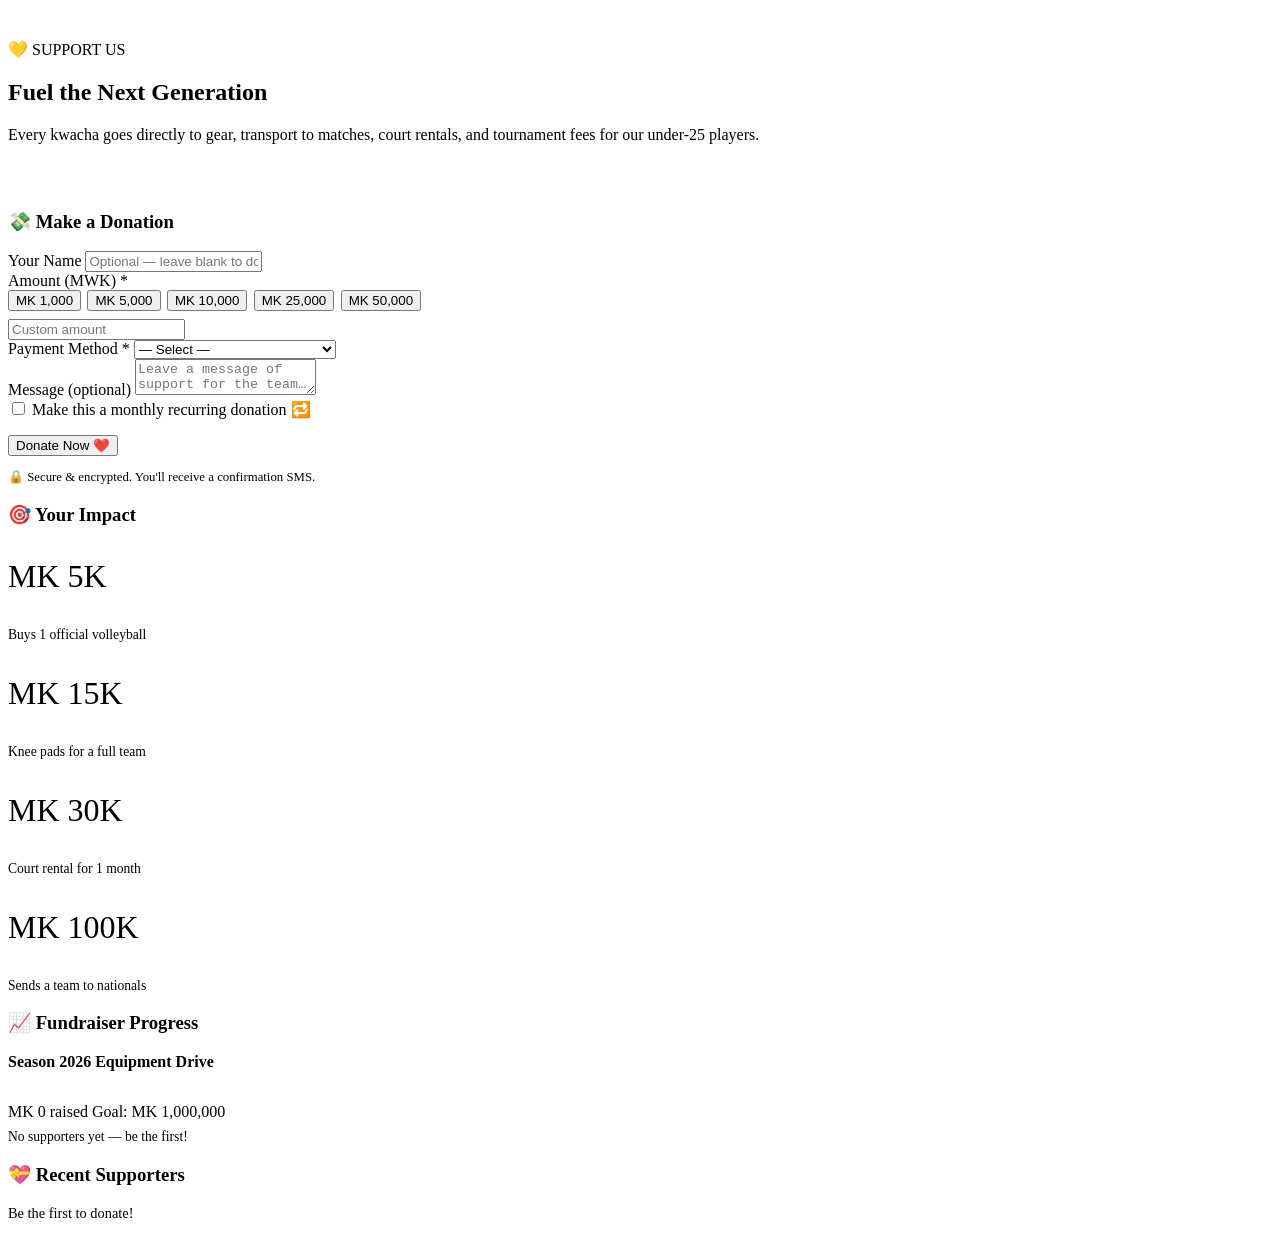
==== donate.html @ ad44a902 "Add files via upload" ====
<!DOCTYPE html>
<html lang="en">
<head>
<meta charset="UTF-8">
<meta name="viewport" content="width=device-width, initial-scale=1.0">
<title>Donate — Gen Z Volleyball Malawi</title>
<link rel="preconnect" href="https://fonts.googleapis.com">
<link rel="preconnect" href="https://fonts.gstatic.com" crossorigin>
<link href="https://fonts.googleapis.com/css2?family=Bebas+Neue&family=Inter:wght@400;500;600;700;800&display=swap" rel="stylesheet">
<link rel="stylesheet" href="css/styles.css">
<link rel="icon" type="image/svg+xml" href="data:image/svg+xml,%3Csvg xmlns='http://www.w3.org/2000/svg' viewBox='0 0 100 100'%3E%3Ctext y='.9em' font-size='90'%3E%F0%9F%8F%90%3C/text%3E%3C/svg%3E">
</head>
<body>

<nav class="nav"></nav>

<div class="ticker"><div class="ticker-track container"></div></div>

<main>
  <section class="hero" style="padding:2rem 0;">
    <div class="container">
      <span class="tag tag-yellow">💛 SUPPORT US</span>
      <h1>Fuel the <span class="gradient-text">Next Generation</span></h1>
      <p>Every kwacha goes directly to gear, transport to matches, court rentals, and tournament fees for our under-25 players.</p>
    </div>
  </section>

  <section>
    <div class="container">
      <div class="grid-2">
        <!-- DONATION FORM -->
        <div class="card card-3d">
          <h3>💸 Make a Donation</h3>
          <form id="donate-form" style="margin-top:1rem;">
            <div class="form-group">
              <label>Your Name</label>
              <input type="text" name="name" class="form-control" placeholder="Optional — leave blank to donate anonymously">
            </div>
            <div class="form-group">
              <label>Amount (MWK) *</label>
              <div style="display:flex; gap:0.4rem; margin-bottom:0.5rem; flex-wrap:wrap;">
                <button type="button" class="btn btn-sm amount-preset" data-amt="1000">MK 1,000</button>
                <button type="button" class="btn btn-sm amount-preset" data-amt="5000">MK 5,000</button>
                <button type="button" class="btn btn-sm amount-preset" data-amt="10000">MK 10,000</button>
                <button type="button" class="btn btn-sm amount-preset" data-amt="25000">MK 25,000</button>
                <button type="button" class="btn btn-sm amount-preset" data-amt="50000">MK 50,000</button>
              </div>
              <input type="number" name="amount" class="form-control" min="100" placeholder="Custom amount" required>
            </div>
            <div class="form-group">
              <label>Payment Method *</label>
              <select name="method" class="form-control" required>
                <option value="">— Select —</option>
                <option>Mobile Money (Airtel Money)</option>
                <option>Mobile Money (TNM Mpamba)</option>
                <option>Bank Transfer</option>
                <option>Card</option>
              </select>
            </div>
            <div class="form-group">
              <label>Message (optional)</label>
              <textarea name="message" class="form-control" placeholder="Leave a message of support for the team…"></textarea>
            </div>
            <div class="form-group checkbox-row">
              <input type="checkbox" name="recurring">
              <label>Make this a monthly recurring donation 🔁</label>
            </div>
            <button type="submit" class="btn btn-primary btn-block" style="margin-top:1rem;">Donate Now ❤️</button>
            <p class="muted text-center" style="font-size:0.8rem; margin-top:0.8rem;">🔒 Secure & encrypted. You'll receive a confirmation SMS.</p>
          </form>
        </div>

        <!-- IMPACT + RECENT DONATIONS -->
        <div>
          <div class="card">
            <h3>🎯 Your Impact</h3>
            <div class="grid-2" style="margin-top:1rem;">
              <div class="text-center">
                <p style="font-size:2rem; font-family: var(--font-display); color: var(--c-accent);">MK 5K</p>
                <p class="muted" style="font-size:0.85rem;">Buys 1 official volleyball</p>
              </div>
              <div class="text-center">
                <p style="font-size:2rem; font-family: var(--font-display); color: var(--c-accent);">MK 15K</p>
                <p class="muted" style="font-size:0.85rem;">Knee pads for a full team</p>
              </div>
              <div class="text-center">
                <p style="font-size:2rem; font-family: var(--font-display); color: var(--c-accent);">MK 30K</p>
                <p class="muted" style="font-size:0.85rem;">Court rental for 1 month</p>
              </div>
              <div class="text-center">
                <p style="font-size:2rem; font-family: var(--font-display); color: var(--c-accent);">MK 100K</p>
                <p class="muted" style="font-size:0.85rem;">Sends a team to nationals</p>
              </div>
            </div>
          </div>

          <div class="card" style="margin-top:1rem;">
            <h3>📈 Fundraiser Progress</h3>
            <p style="margin-top:0.5rem;"><strong>Season 2026 Equipment Drive</strong></p>
            <div class="progress" style="margin-top:0.5rem; height: 16px;">
              <div class="progress-bar teal" id="donation-progress" style="width: 0%;"></div>
            </div>
            <div class="progress-label">
              <span id="donation-raised">MK 0 raised</span>
              <span>Goal: MK 1,000,000</span>
            </div>
            <p class="muted" style="font-size:0.85rem; margin-top:0.5rem;" id="donation-supporter-count">No supporters yet — be the first!</p>
          </div>

          <div class="card" style="margin-top:1rem;">
            <h3>💝 Recent Supporters</h3>
            <div id="recent-donations" style="margin-top:0.5rem;"></div>
            <p id="donations-empty" class="text-center muted" style="font-size:0.9rem;">Be the first to donate!</p>
          </div>
        </div>
      </div>
    </div>
  </section>
</main>

<footer class="footer"></footer>

<script src="js/app.js"></script>
<script src="js/supabase-sync.js"></script>
<script src="js/livestream.js"></script>
<script>
APP.renderTicker();
APP.attachTilt();

document.querySelectorAll('.amount-preset').forEach(b => {
  b.addEventListener('click', () => {
    document.querySelector('input[name=amount]').value = b.dataset.amt;
    document.querySelectorAll('.amount-preset').forEach(x => { x.classList.remove('btn-primary'); x.classList.add('btn-ghost'); });
    b.classList.remove('btn-ghost');
    b.classList.add('btn-primary');
  });
});

document.getElementById('donate-form').addEventListener('submit', e => {
  e.preventDefault();
  const fd = new FormData(e.target);
  const amt = parseInt(fd.get('amount'));
  if (!amt || amt < 100) return APP.toast('Minimum donation is MK 100', 'error');
  const donation = {
    id: APP.uid(),
    name: fd.get('name') || 'Anonymous',
    amount: amt,
    method: fd.get('method'),
    message: fd.get('message'),
    recurring: !!fd.get('recurring'),
    date: new Date().toISOString()
  };
  APP.data.donations.push(donation);
  APP.save();
  APP.toast(`Thank you for donating MK ${amt.toLocaleString()}! 🎉`, 'success');
  e.target.reset();
  document.querySelectorAll('.amount-preset').forEach(x => { x.classList.remove('btn-primary'); x.classList.add('btn-ghost'); });
  renderDonations();
});

function renderDonations() {
  const list = document.getElementById('recent-donations');
  const empty = document.getElementById('donations-empty');
  const recent = APP.data.donations.slice().reverse().slice(0, 5);
  if (!recent.length) {
    list.innerHTML = '';
    empty.style.display = 'block';
  } else {
    empty.style.display = 'none';
    list.innerHTML = recent.map(d => `
      <div style="padding: 0.6rem 0; border-bottom: 1px solid rgba(255,255,255,0.05);">
        <div style="display:flex; justify-content:space-between; align-items:center;">
          <strong>${APP.escapeHtml(d.name)}</strong>
          <span style="color: var(--c-accent); font-weight: 700;">MK ${d.amount.toLocaleString()}</span>
        </div>
        ${d.message ? `<p class="muted" style="font-size:0.85rem; font-style:italic;">"${APP.escapeHtml(d.message)}"</p>` : ''}
        <small class="muted">${APP.fmtDate(d.date)} ${d.recurring ? '• 🔁 monthly' : ''}</small>
      </div>
    `).join('');
  }

  // Compute live progress from real donations
  const total = APP.data.donations.reduce((sum, d) => sum + (d.amount || 0), 0);
  const goal = 1000000;
  const pct = Math.min(100, Math.round((total / goal) * 100));
  const supporters = APP.data.donations.length;
  document.getElementById('donation-progress').style.width = pct + '%';
  document.getElementById('donation-raised').textContent = `MK ${total.toLocaleString()} raised (${pct}%)`;
  document.getElementById('donation-supporter-count').textContent = supporters === 0
    ? 'No supporters yet — be the first!'
    : `${pct}% funded by ${supporters} supporter${supporters === 1 ? '' : 's'}`;
}
renderDonations();
</script>
</body>
</html>
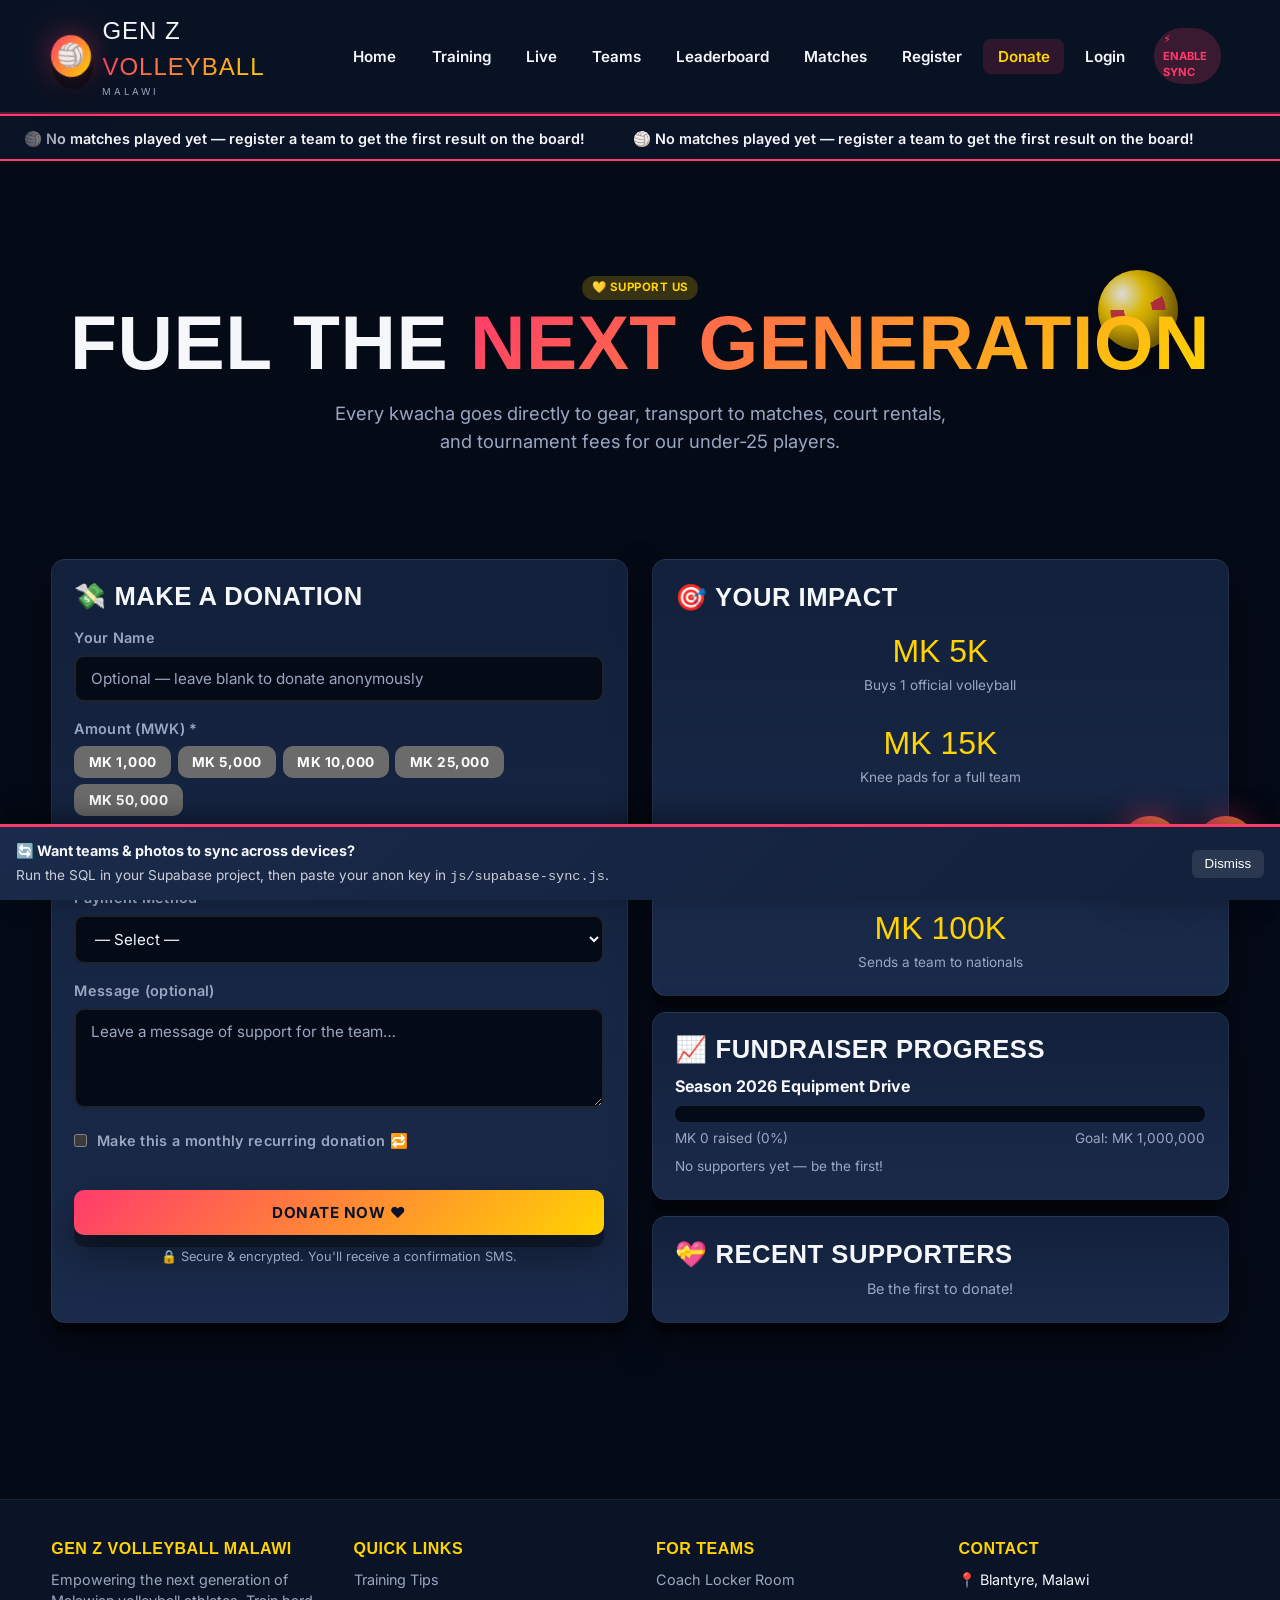
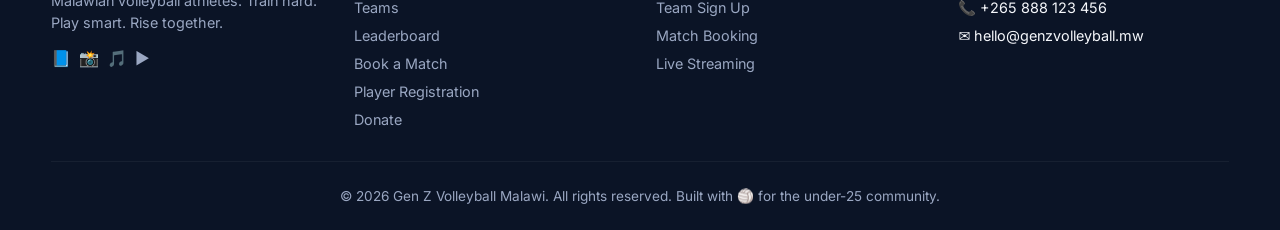
==== commit d18f3d73: "Fix website styles and restore JS by adding css/ and js/ folders Pages referenced css/styles.css and" ====
--- a/donate.html
+++ b/donate.html
@@ -120,9 +120,9 @@
 
 <footer class="footer"></footer>
 
+<script src="js/livestream.js"></script>
+<script src="js/supabase-sync.js"></script>
 <script src="js/app.js"></script>
-<script src="js/supabase-sync.js"></script>
-<script src="js/livestream.js"></script>
 <script>
 APP.renderTicker();
 APP.attachTilt();
--- a/css/styles.css
+++ b/css/styles.css
@@ -0,0 +1,945 @@
+/* =========================================================
+   Gen Z Volleyball Malawi — Global Styles
+   Sporty + bold + modern + 3D ready
+   ========================================================= */
+
+:root {
+  --c-primary: #ff3b6b;       /* hot pink / court red */
+  --c-primary-dark: #c81f4d;
+  --c-accent: #ffd400;        /* ball yellow */
+  --c-accent-2: #00d4a8;      /* court teal */
+  --c-deep: #0b1426;          /* deep navy */
+  --c-deeper: #050a17;
+  --c-card: #12203b;
+  --c-card-2: #1a2a4a;
+  --c-text: #f5f7fb;
+  --c-muted: #9aa7c2;
+  --c-success: #19d27c;
+  --c-danger: #ff4d4d;
+  --c-warning: #ffa500;
+  --c-info: #4aa3ff;
+  --gradient-1: linear-gradient(135deg, #ff3b6b 0%, #ffd400 100%);
+  --gradient-2: linear-gradient(135deg, #00d4a8 0%, #4aa3ff 100%);
+  --gradient-3: linear-gradient(135deg, #0b1426 0%, #1a2a4a 100%);
+  --shadow-3d: 0 12px 0 0 rgba(0,0,0,0.35), 0 18px 40px rgba(0,0,0,0.4);
+  --shadow-glow: 0 0 30px rgba(255, 59, 107, 0.45);
+  --radius: 14px;
+  --radius-lg: 22px;
+  --font-display: 'Bebas Neue', 'Oswald', Impact, sans-serif;
+  --font-body: 'Inter', system-ui, -apple-system, Segoe UI, Roboto, sans-serif;
+}
+
+* { box-sizing: border-box; margin: 0; padding: 0; }
+
+html, body {
+  background: var(--c-deeper);
+  color: var(--c-text);
+  font-family: var(--font-body);
+  line-height: 1.5;
+  overflow-x: hidden;
+  scroll-behavior: smooth;
+  color-scheme: dark;
+}
+
+a { color: var(--c-accent); text-decoration: none; transition: color 0.2s; }
+a:hover { color: var(--c-primary); }
+
+img { max-width: 100%; display: block; }
+
+h1, h2, h3, h4 {
+  font-family: var(--font-display);
+  font-weight: 700;
+  letter-spacing: 0.5px;
+  text-transform: uppercase;
+  line-height: 1.1;
+}
+
+h1 { font-size: clamp(2.4rem, 6vw, 5rem); }
+h2 { font-size: clamp(1.8rem, 4vw, 3rem); margin-bottom: 0.6em; }
+h3 { font-size: clamp(1.2rem, 2.5vw, 1.6rem); margin-bottom: 0.4em; }
+
+/* ============ ANIMATED 3D BG ============ */
+.scene-3d {
+  position: fixed;
+  inset: 0;
+  z-index: -1;
+  background: radial-gradient(ellipse at top, #142a55 0%, var(--c-deeper) 60%);
+  overflow: hidden;
+}
+.scene-3d::before, .scene-3d::after {
+  content: "";
+  position: absolute;
+  border-radius: 50%;
+  filter: blur(60px);
+  opacity: 0.5;
+  animation: floatBlob 18s ease-in-out infinite;
+}
+.scene-3d::before {
+  width: 480px; height: 480px;
+  background: var(--c-primary);
+  top: -120px; left: -120px;
+}
+.scene-3d::after {
+  width: 520px; height: 520px;
+  background: var(--c-accent-2);
+  bottom: -160px; right: -120px;
+  animation-delay: -9s;
+}
+@keyframes floatBlob {
+  0%, 100% { transform: translate(0, 0) scale(1); }
+  33% { transform: translate(80px, -40px) scale(1.1); }
+  66% { transform: translate(-60px, 60px) scale(0.95); }
+}
+
+/* floating ball */
+.ball-3d {
+  position: fixed;
+  width: 80px; height: 80px;
+  border-radius: 50%;
+  background:
+    radial-gradient(circle at 30% 30%, #fff 0%, #ffd400 30%, #c89b00 80%);
+  box-shadow: inset -10px -10px 20px rgba(0,0,0,0.4), 0 12px 30px rgba(0,0,0,0.5);
+  z-index: 1;
+  pointer-events: none;
+  animation: floatBall 12s ease-in-out infinite;
+  top: 30%;
+  right: 8%;
+  opacity: 0.85;
+}
+.ball-3d::before {
+  content: "";
+  position: absolute;
+  inset: 8px;
+  border-radius: 50%;
+  background:
+    conic-gradient(from 0deg,
+      transparent 0 60deg, #c81f4d 60deg 90deg, transparent 90deg 240deg,
+      #c81f4d 240deg 270deg, transparent 270deg);
+  mask: radial-gradient(circle, transparent 30%, #000 32%, #000 60%, transparent 62%);
+  -webkit-mask: radial-gradient(circle, transparent 30%, #000 32%, #000 60%, transparent 62%);
+  opacity: 0.85;
+}
+@keyframes floatBall {
+  0%, 100% { transform: translateY(0) rotate(0deg); }
+  50% { transform: translateY(-40px) rotate(180deg); }
+}
+
+/* ============ LAYOUT ============ */
+.container {
+  width: min(1240px, 92%);
+  margin: 0 auto;
+}
+.row { display: flex; flex-wrap: wrap; gap: 1.5rem; }
+.col { flex: 1 1 280px; }
+.grid-2 { display: grid; grid-template-columns: repeat(auto-fit, minmax(280px, 1fr)); gap: 1.5rem; }
+.grid-3 { display: grid; grid-template-columns: repeat(auto-fit, minmax(240px, 1fr)); gap: 1.5rem; }
+.grid-4 { display: grid; grid-template-columns: repeat(auto-fit, minmax(200px, 1fr)); gap: 1rem; }
+
+main { padding: 2rem 0 5rem; min-height: 70vh; position: relative; z-index: 2; }
+
+section { margin: 3rem 0; }
+.section-title {
+  display: flex; align-items: center; gap: 0.8rem;
+  margin-bottom: 1.5rem;
+}
+.section-title .badge {
+  background: var(--gradient-1);
+  color: var(--c-deep);
+  padding: 0.2rem 0.7rem;
+  border-radius: 999px;
+  font-size: 0.7rem;
+  font-weight: 800;
+  letter-spacing: 1px;
+  box-shadow: var(--shadow-3d);
+}
+.section-title h2 { margin: 0; }
+
+/* ============ NAVBAR ============ */
+.nav {
+  position: sticky; top: 0; z-index: 100;
+  background: rgba(11, 20, 38, 0.85);
+  backdrop-filter: blur(14px);
+  -webkit-backdrop-filter: blur(14px);
+  border-bottom: 2px solid rgba(255, 59, 107, 0.3);
+}
+.nav-inner {
+  display: flex; align-items: center; justify-content: space-between;
+  padding: 0.8rem 0;
+}
+.brand {
+  display: flex; align-items: center; gap: 0.7rem;
+  font-family: var(--font-display);
+  font-size: 1.5rem;
+  color: var(--c-text);
+  letter-spacing: 1px;
+}
+.brand:hover { color: var(--c-text); }
+.brand .logo {
+  width: 42px; height: 42px;
+  border-radius: 50%;
+  background: var(--gradient-1);
+  display: grid; place-items: center;
+  font-size: 1.4rem;
+  box-shadow: var(--shadow-3d), var(--shadow-glow);
+  transform: rotateZ(-8deg);
+  transition: transform 0.3s;
+}
+.brand:hover .logo { transform: rotateZ(8deg) scale(1.05); }
+.brand small {
+  display: block; font-size: 0.6rem; color: var(--c-muted);
+  letter-spacing: 3px; font-family: var(--font-body);
+}
+.nav-links {
+  display: flex; gap: 0.4rem; align-items: center;
+  list-style: none;
+}
+.nav-links a {
+  color: var(--c-text);
+  padding: 0.5rem 0.9rem;
+  border-radius: 8px;
+  font-weight: 600;
+  font-size: 0.95rem;
+  transition: all 0.2s;
+  position: relative;
+}
+.nav-links a:hover, .nav-links a.active {
+  background: rgba(255, 59, 107, 0.15);
+  color: var(--c-accent);
+}
+.nav-toggle {
+  display: none;
+  background: none; border: none;
+  color: var(--c-text);
+  font-size: 1.6rem;
+  cursor: pointer;
+}
+@media (max-width: 880px) {
+  .nav-links {
+    position: absolute; top: 100%; left: 0; right: 0;
+    background: var(--c-deep);
+    flex-direction: column;
+    padding: 1rem;
+    transform: translateY(-200%);
+    transition: transform 0.3s;
+    border-bottom: 2px solid var(--c-primary);
+  }
+  .nav-links.open { transform: translateY(0); }
+  .nav-toggle { display: block; }
+}
+
+/* ============ BUTTONS ============ */
+.btn {
+  display: inline-flex; align-items: center; gap: 0.5rem;
+  padding: 0.8rem 1.4rem;
+  border-radius: 10px;
+  font-weight: 700;
+  font-size: 0.95rem;
+  border: none; cursor: pointer;
+  transition: transform 0.15s, box-shadow 0.15s, background 0.2s;
+  font-family: var(--font-body);
+  text-transform: uppercase;
+  letter-spacing: 0.5px;
+  text-decoration: none;
+}
+.btn:active { transform: translateY(2px); }
+.btn-primary {
+  background: var(--gradient-1);
+  color: var(--c-deep);
+  box-shadow: var(--shadow-3d);
+}
+.btn-primary:hover { box-shadow: var(--shadow-3d), var(--shadow-glow); transform: translateY(-2px); color: var(--c-deep); }
+.btn-accent {
+  background: var(--gradient-2);
+  color: var(--c-deep);
+  box-shadow: var(--shadow-3d);
+}
+.btn-accent:hover { transform: translateY(-2px); color: var(--c-deep); }
+.btn-ghost {
+  background: transparent;
+  color: var(--c-text);
+  border: 2px solid rgba(255,255,255,0.2);
+}
+.btn-ghost:hover { border-color: var(--c-accent); color: var(--c-accent); }
+.btn-sm { padding: 0.5rem 0.9rem; font-size: 0.85rem; }
+.btn-block { width: 100%; justify-content: center; }
+
+/* ============ CARDS ============ */
+.card {
+  background: linear-gradient(180deg, var(--c-card) 0%, var(--c-card-2) 100%);
+  border-radius: var(--radius);
+  padding: 1.4rem;
+  border: 1px solid rgba(255,255,255,0.06);
+  box-shadow: var(--shadow-3d);
+  position: relative;
+  transition: transform 0.25s, box-shadow 0.25s;
+}
+.card:hover { transform: translateY(-4px); box-shadow: 0 16px 0 0 rgba(0,0,0,0.35), 0 22px 50px rgba(255,59,107,0.2); }
+.card-3d {
+  transform: perspective(800px) rotateX(var(--rx, 0deg)) rotateY(var(--ry, 0deg));
+  transition: transform 0.1s;
+}
+.card-glass {
+  background: rgba(18, 32, 59, 0.6);
+  backdrop-filter: blur(10px);
+  -webkit-backdrop-filter: blur(10px);
+}
+
+/* ============ FORMS ============ */
+.form-group { margin-bottom: 1rem; }
+.form-group label {
+  display: block; margin-bottom: 0.4rem;
+  font-weight: 600; font-size: 0.9rem;
+  color: var(--c-muted);
+  letter-spacing: 0.3px;
+}
+.form-control {
+  width: 100%;
+  padding: 0.75rem 0.9rem;
+  background: var(--c-deeper);
+  color: var(--c-text);
+  border: 2px solid rgba(255,255,255,0.1);
+  border-radius: 10px;
+  font-size: 0.95rem;
+  font-family: var(--font-body);
+  transition: border-color 0.2s, box-shadow 0.2s;
+}
+.form-control:focus {
+  outline: none;
+  border-color: var(--c-primary);
+  box-shadow: 0 0 0 3px rgba(255, 59, 107, 0.2);
+}
+.form-control::placeholder { color: var(--c-muted); }
+textarea.form-control { min-height: 100px; resize: vertical; }
+select.form-control { cursor: pointer; }
+.file-drop {
+  border: 2px dashed rgba(255,255,255,0.2);
+  padding: 1.5rem; text-align: center;
+  border-radius: 12px; cursor: pointer;
+  transition: all 0.2s;
+  color: var(--c-muted);
+}
+.file-drop:hover, .file-drop.drag {
+  border-color: var(--c-accent);
+  color: var(--c-accent);
+  background: rgba(255, 212, 0, 0.05);
+}
+.file-drop input { display: none; }
+.checkbox-row {
+  display: flex; align-items: flex-start; gap: 0.6rem;
+  font-size: 0.9rem; color: var(--c-muted);
+}
+.checkbox-row input { margin-top: 0.25rem; }
+
+/* ============ TAGS / BADGES ============ */
+.tag {
+  display: inline-block;
+  padding: 0.2rem 0.6rem;
+  border-radius: 999px;
+  font-size: 0.72rem;
+  font-weight: 700;
+  letter-spacing: 0.5px;
+  text-transform: uppercase;
+}
+.tag-pink { background: rgba(255,59,107,0.2); color: var(--c-primary); }
+.tag-teal { background: rgba(0,212,168,0.2); color: var(--c-accent-2); }
+.tag-yellow { background: rgba(255,212,0,0.2); color: var(--c-accent); }
+.tag-blue { background: rgba(74,163,255,0.2); color: var(--c-info); }
+
+/* ============ MODAL ============ */
+.modal-backdrop {
+  position: fixed; inset: 0;
+  background: rgba(0,0,0,0.7);
+  backdrop-filter: blur(6px);
+  display: none;
+  align-items: center; justify-content: center;
+  z-index: 200;
+  padding: 1rem;
+  animation: fadeIn 0.2s;
+}
+.modal-backdrop.open { display: flex; }
+.modal {
+  background: var(--c-card);
+  border-radius: var(--radius-lg);
+  max-width: 520px; width: 100%;
+  padding: 2rem;
+  box-shadow: 0 30px 60px rgba(0,0,0,0.5);
+  border: 1px solid rgba(255,255,255,0.1);
+  max-height: 90vh; overflow-y: auto;
+  animation: pop 0.3s cubic-bezier(0.34, 1.56, 0.64, 1);
+}
+@keyframes fadeIn { from { opacity: 0; } to { opacity: 1; } }
+@keyframes pop {
+  from { transform: scale(0.8); opacity: 0; }
+  to { transform: scale(1); opacity: 1; }
+}
+.modal-header {
+  display: flex; justify-content: space-between; align-items: center;
+  margin-bottom: 1rem;
+}
+.modal-close {
+  background: none; border: none;
+  color: var(--c-muted);
+  font-size: 1.5rem; cursor: pointer;
+}
+.modal-close:hover { color: var(--c-primary); }
+
+/* ============ TOAST ============ */
+.toast-stack {
+  position: fixed; top: 80px; right: 20px;
+  z-index: 300; display: flex; flex-direction: column; gap: 0.5rem;
+}
+.toast {
+  background: var(--c-card);
+  color: var(--c-text);
+  padding: 0.9rem 1.2rem;
+  border-radius: 10px;
+  border-left: 4px solid var(--c-primary);
+  box-shadow: var(--shadow-3d);
+  animation: slideIn 0.3s;
+  max-width: 320px;
+}
+.toast.success { border-color: var(--c-success); }
+.toast.error { border-color: var(--c-danger); }
+.toast.info { border-color: var(--c-info); }
+@keyframes slideIn {
+  from { transform: translateX(120%); opacity: 0; }
+  to { transform: translateX(0); opacity: 1; }
+}
+
+/* ============ FOOTER ============ */
+.footer {
+  background: var(--c-deep);
+  border-top: 1px solid rgba(255,255,255,0.06);
+  padding: 2.5rem 0 1.5rem;
+  margin-top: 3rem;
+  position: relative; z-index: 2;
+}
+.footer-grid {
+  display: grid;
+  grid-template-columns: repeat(auto-fit, minmax(200px, 1fr));
+  gap: 2rem;
+  margin-bottom: 1.5rem;
+}
+.footer h4 {
+  font-size: 1rem;
+  color: var(--c-accent);
+  margin-bottom: 0.7rem;
+}
+.footer ul { list-style: none; }
+.footer li { margin-bottom: 0.4rem; font-size: 0.9rem; }
+.footer a { color: var(--c-muted); }
+.footer a:hover { color: var(--c-accent); }
+.footer-bottom {
+  text-align: center;
+  color: var(--c-muted);
+  font-size: 0.85rem;
+  padding-top: 1.5rem;
+  border-top: 1px solid rgba(255,255,255,0.05);
+}
+
+/* ============ UTILITIES ============ */
+.text-center { text-align: center; }
+.muted { color: var(--c-muted); }
+.gradient-text {
+  background: var(--gradient-1);
+  -webkit-background-clip: text;
+  background-clip: text;
+  -webkit-text-fill-color: transparent;
+  color: transparent;
+}
+.divider {
+  height: 2px;
+  background: var(--gradient-1);
+  margin: 1.5rem 0;
+  border-radius: 2px;
+}
+.tilt-on-hover { transition: transform 0.2s; }
+.tilt-on-hover:hover { transform: perspective(600px) rotateX(2deg) rotateY(-2deg) scale(1.02); }
+
+/* ============ CHAT ============ */
+.chat-fab {
+  position: fixed; bottom: 24px; right: 24px;
+  width: 60px; height: 60px;
+  border-radius: 50%;
+  background: var(--gradient-1);
+  color: var(--c-deep);
+  border: none;
+  font-size: 1.6rem;
+  cursor: pointer;
+  box-shadow: var(--shadow-3d), var(--shadow-glow);
+  z-index: 90;
+  transition: transform 0.2s;
+}
+.chat-fab:hover { transform: scale(1.1) rotate(8deg); }
+.chat-panel {
+  position: fixed; bottom: 100px; right: 24px;
+  width: 340px; max-width: calc(100vw - 32px);
+  height: 480px; max-height: 70vh;
+  background: var(--c-card);
+  border-radius: var(--radius-lg);
+  border: 1px solid rgba(255,255,255,0.1);
+  box-shadow: var(--shadow-3d);
+  display: none; flex-direction: column;
+  z-index: 95;
+  overflow: hidden;
+  animation: pop 0.3s;
+}
+.chat-panel.open { display: flex; }
+.chat-header {
+  background: var(--gradient-1);
+  color: var(--c-deep);
+  padding: 0.9rem 1rem;
+  font-weight: 800;
+  display: flex; justify-content: space-between; align-items: center;
+}
+.chat-header button { background: none; border: none; color: var(--c-deep); cursor: pointer; font-size: 1.2rem; }
+.chat-body {
+  flex: 1; overflow-y: auto;
+  padding: 0.8rem;
+  display: flex; flex-direction: column; gap: 0.5rem;
+  background: var(--c-deeper);
+}
+.chat-msg {
+  padding: 0.5rem 0.8rem;
+  border-radius: 10px;
+  background: var(--c-card-2);
+  max-width: 80%;
+  font-size: 0.9rem;
+  word-wrap: break-word;
+  animation: slideIn 0.2s;
+}
+.chat-msg .who { font-size: 0.7rem; color: var(--c-accent); font-weight: 700; }
+.chat-msg.me { align-self: flex-end; background: var(--c-primary); color: white; }
+.chat-msg.me .who { color: rgba(255,255,255,0.8); }
+.chat-input {
+  display: flex; gap: 0.4rem;
+  padding: 0.6rem;
+  background: var(--c-card);
+  border-top: 1px solid rgba(255,255,255,0.05);
+}
+.chat-input input {
+  flex: 1; background: var(--c-deeper);
+  color: var(--c-text);
+  border: 1px solid rgba(255,255,255,0.1);
+  padding: 0.5rem 0.7rem;
+  border-radius: 8px;
+  font-size: 0.9rem;
+}
+.chat-input button {
+  background: var(--gradient-1);
+  color: var(--c-deep);
+  border: none;
+  padding: 0.5rem 0.9rem;
+  border-radius: 8px;
+  font-weight: 700;
+  cursor: pointer;
+}
+
+/* ============ TICKER ============ */
+.ticker {
+  background: var(--c-deep);
+  border-top: 2px solid var(--c-primary);
+  border-bottom: 2px solid var(--c-primary);
+  padding: 0.6rem 0;
+  overflow: hidden;
+  white-space: nowrap;
+  position: relative;
+}
+.ticker::before, .ticker::after {
+  content: ""; position: absolute; top: 0; bottom: 0; width: 80px; z-index: 2; pointer-events: none;
+}
+.ticker::before { left: 0; background: linear-gradient(90deg, var(--c-deep), transparent); }
+.ticker::after { right: 0; background: linear-gradient(-90deg, var(--c-deep), transparent); }
+.ticker-track {
+  display: inline-block;
+  animation: ticker 40s linear infinite;
+  font-weight: 600;
+  font-size: 0.9rem;
+}
+.ticker-track span { margin: 0 1.5rem; }
+.ticker-track .win { color: var(--c-success); }
+.ticker-track .loss { color: var(--c-danger); }
+.ticker-track .draw { color: var(--c-warning); }
+@keyframes ticker {
+  0% { transform: translateX(0); }
+  100% { transform: translateX(-50%); }
+}
+
+/* ============ HERO ============ */
+.hero {
+  position: relative;
+  padding: 4rem 0 3rem;
+  text-align: center;
+  overflow: hidden;
+}
+.hero h1 { margin-bottom: 1rem; }
+.hero p {
+  font-size: 1.15rem; color: var(--c-muted);
+  max-width: 640px; margin: 0 auto 1.5rem;
+}
+.hero-cta { display: flex; gap: 1rem; justify-content: center; flex-wrap: wrap; }
+
+/* ============ COUNTDOWN ============ */
+.countdown {
+  display: flex; gap: 0.8rem; justify-content: center;
+  flex-wrap: wrap;
+  margin: 1.5rem 0;
+}
+.countdown-unit {
+  background: var(--c-card);
+  border-radius: var(--radius);
+  padding: 0.8rem 1.2rem;
+  min-width: 90px;
+  text-align: center;
+  box-shadow: var(--shadow-3d);
+  border: 1px solid rgba(255,59,107,0.2);
+  transition: transform 0.2s;
+}
+.countdown-unit:hover { transform: translateY(-4px) rotateZ(-2deg); }
+.countdown-unit .num {
+  font-family: var(--font-display);
+  font-size: 2.4rem;
+  color: var(--c-accent);
+  display: block;
+  line-height: 1;
+}
+.countdown-unit .lbl {
+  font-size: 0.7rem;
+  color: var(--c-muted);
+  text-transform: uppercase;
+  letter-spacing: 1.5px;
+}
+
+/* ============ SCORE PAD ============ */
+.scorepad {
+  background: var(--c-card);
+  border-radius: var(--radius-lg);
+  padding: 1.5rem;
+  box-shadow: var(--shadow-3d);
+  border: 2px solid var(--c-primary);
+}
+.scorepad-header {
+  display: flex; justify-content: space-between; align-items: center;
+  margin-bottom: 1rem; padding-bottom: 0.8rem;
+  border-bottom: 1px solid rgba(255,255,255,0.1);
+}
+.scorepad-teams {
+  display: grid; grid-template-columns: 1fr auto 1fr; gap: 1rem;
+  align-items: center;
+}
+.scorepad-team { text-align: center; }
+.scorepad-team h4 {
+  font-size: 1.1rem; margin-bottom: 0.3rem;
+  color: var(--c-text);
+}
+.scorepad-team .name { font-family: var(--font-body); font-weight: 700; text-transform: none; }
+.scorepad-score {
+  font-family: var(--font-display);
+  font-size: 4rem; line-height: 1;
+  color: var(--c-accent);
+  margin: 0.5rem 0;
+  display: flex; align-items: center; gap: 0.4rem; justify-content: center;
+}
+.scorepad-score button {
+  background: rgba(255,255,255,0.08);
+  color: var(--c-text);
+  border: none;
+  width: 32px; height: 32px;
+  border-radius: 8px;
+  font-size: 1.2rem; font-weight: 700;
+  cursor: pointer;
+}
+.scorepad-score button:hover { background: var(--c-primary); color: white; }
+.scorepad-vs { font-family: var(--font-display); color: var(--c-muted); font-size: 1.5rem; }
+.scorepad-sets {
+  display: flex; gap: 0.5rem; justify-content: center;
+  margin-top: 0.8rem;
+}
+.set-pill {
+  background: var(--c-deeper);
+  color: var(--c-text);
+  padding: 0.3rem 0.7rem;
+  border-radius: 6px;
+  font-weight: 700;
+  font-size: 0.85rem;
+  border: 1px solid rgba(255,255,255,0.1);
+}
+.scorepad-actions {
+  display: flex; gap: 0.5rem; justify-content: center;
+  margin-top: 1rem; flex-wrap: wrap;
+}
+
+/* ============ TABLE ============ */
+.table-wrap { overflow-x: auto; border-radius: var(--radius); }
+table {
+  width: 100%;
+  border-collapse: collapse;
+  font-size: 0.92rem;
+}
+th, td { padding: 0.8rem 1rem; text-align: left; }
+thead th {
+  background: var(--c-card);
+  color: var(--c-accent);
+  font-family: var(--font-display);
+  text-transform: uppercase;
+  letter-spacing: 1px;
+  font-size: 0.85rem;
+  border-bottom: 2px solid var(--c-primary);
+}
+tbody tr {
+  background: var(--c-card-2);
+  border-bottom: 1px solid rgba(255,255,255,0.04);
+  transition: background 0.2s;
+}
+tbody tr:hover { background: rgba(255,59,107,0.08); }
+.rank-badge {
+  display: inline-block;
+  width: 28px; height: 28px;
+  text-align: center; line-height: 28px;
+  border-radius: 50%;
+  font-weight: 800;
+  font-size: 0.85rem;
+}
+.rank-1 { background: var(--c-accent); color: var(--c-deep); }
+.rank-2 { background: #c0c0c0; color: var(--c-deep); }
+.rank-3 { background: #cd7f32; color: var(--c-deep); }
+.rank-n { background: rgba(255,255,255,0.1); color: var(--c-text); }
+
+/* ============ COURT MAP ============ */
+.court-map {
+  position: relative;
+  width: 100%;
+  aspect-ratio: 16/9;
+  background:
+    radial-gradient(circle at 50% 50%, #1a4a2a 0%, #0d2e1a 100%);
+  border-radius: var(--radius);
+  overflow: hidden;
+  border: 2px solid var(--c-accent);
+  box-shadow: var(--shadow-3d);
+}
+.court-lines {
+  position: absolute; inset: 8%;
+  border: 3px solid rgba(255,255,255,0.6);
+  pointer-events: none;
+}
+.court-lines::before, .court-lines::after {
+  content: ""; position: absolute;
+  background: rgba(255,255,255,0.4);
+}
+.court-lines::before { top: 0; left: 50%; width: 3px; height: 100%; transform: translateX(-50%); }
+.court-lines::after { top: 50%; left: 0; width: 100%; height: 3px; transform: translateY(-50%); }
+.net {
+  position: absolute; top: 8%; left: 50%; transform: translateX(-50%);
+  width: 6px; height: 84%;
+  background: linear-gradient(180deg, var(--c-muted), #555);
+  box-shadow: 0 0 10px rgba(255,255,255,0.3);
+}
+.map-pin {
+  position: absolute;
+  width: 32px; height: 32px;
+  border-radius: 50% 50% 50% 0;
+  transform: rotate(-45deg) translate(-50%, -50%);
+  background: var(--c-primary);
+  border: 2px solid white;
+  box-shadow: 0 4px 10px rgba(0,0,0,0.4);
+  cursor: pointer;
+  display: grid; place-items: center;
+  color: white; font-weight: 800;
+  transition: transform 0.2s;
+  animation: pinBounce 2s ease-in-out infinite;
+}
+.map-pin span { transform: rotate(45deg); font-size: 0.8rem; }
+.map-pin:hover { transform: rotate(-45deg) translate(-50%, -50%) scale(1.2); z-index: 5; }
+.map-pin.pin-2 { background: var(--c-accent); }
+.map-pin.pin-3 { background: var(--c-accent-2); }
+.map-pin.pin-4 { background: var(--c-info); }
+@keyframes pinBounce {
+  0%, 100% { transform: rotate(-45deg) translate(-50%, -50%) translateY(0); }
+  50% { transform: rotate(-45deg) translate(-50%, -50%) translateY(-6px); }
+}
+.map-legend {
+  position: absolute; top: 10px; right: 10px;
+  background: rgba(0,0,0,0.6);
+  padding: 0.5rem 0.7rem;
+  border-radius: 8px;
+  font-size: 0.75rem;
+  z-index: 4;
+}
+.map-legend div { display: flex; align-items: center; gap: 0.4rem; margin: 0.15rem 0; }
+.map-legend .dot { width: 10px; height: 10px; border-radius: 50%; }
+
+/* ============ HIGHLIGHT CARD ============ */
+.highlight-card {
+  position: relative;
+  aspect-ratio: 16/9;
+  background: linear-gradient(135deg, var(--c-card) 0%, var(--c-deep) 100%);
+  border-radius: var(--radius);
+  overflow: hidden;
+  cursor: pointer;
+  border: 1px solid rgba(255,255,255,0.06);
+  box-shadow: var(--shadow-3d);
+  transition: transform 0.2s;
+}
+.highlight-card:hover { transform: translateY(-4px) scale(1.02); }
+.highlight-thumb {
+  position: absolute; inset: 0;
+  display: grid; place-items: center;
+  font-size: 4rem;
+  background: radial-gradient(circle at center, rgba(255,59,107,0.2), transparent 60%);
+}
+.play-btn {
+  position: absolute;
+  top: 50%; left: 50%;
+  transform: translate(-50%, -50%);
+  width: 64px; height: 64px;
+  border-radius: 50%;
+  background: var(--gradient-1);
+  display: grid; place-items: center;
+  color: var(--c-deep);
+  font-size: 1.4rem;
+  box-shadow: 0 0 0 6px rgba(255,255,255,0.15), var(--shadow-3d);
+  z-index: 2;
+  transition: transform 0.2s;
+}
+.highlight-card:hover .play-btn { transform: translate(-50%, -50%) scale(1.1); }
+.highlight-info {
+  position: absolute; bottom: 0; left: 0; right: 0;
+  padding: 1rem;
+  background: linear-gradient(0deg, rgba(0,0,0,0.9), transparent);
+}
+.highlight-info h4 { font-size: 0.95rem; }
+.highlight-meta { font-size: 0.75rem; color: var(--c-muted); }
+
+/* ============ PROGRESS BAR ============ */
+.progress {
+  height: 10px;
+  background: var(--c-deeper);
+  border-radius: 999px;
+  overflow: hidden;
+  margin: 0.4rem 0;
+}
+.progress-bar {
+  height: 100%;
+  background: var(--gradient-1);
+  border-radius: 999px;
+  transition: width 0.5s;
+}
+.progress-bar.teal { background: var(--gradient-2); }
+.progress-bar.yellow { background: var(--c-accent); }
+.progress-label {
+  display: flex; justify-content: space-between;
+  font-size: 0.85rem;
+  margin-top: 0.2rem;
+  color: var(--c-muted);
+}
+
+/* ============ LIVE STREAM ============ */
+.live-stream {
+  position: relative;
+  aspect-ratio: 16/9;
+  background: linear-gradient(135deg, #0a0a0a 0%, #1a1a1a 100%);
+  border-radius: var(--radius);
+  overflow: hidden;
+  box-shadow: var(--shadow-3d);
+  border: 2px solid var(--c-primary);
+}
+.live-badge {
+  position: absolute; top: 12px; left: 12px;
+  background: var(--c-danger);
+  color: white;
+  padding: 0.3rem 0.7rem;
+  border-radius: 4px;
+  font-size: 0.75rem;
+  font-weight: 800;
+  z-index: 3;
+  display: flex; align-items: center; gap: 0.4rem;
+  letter-spacing: 1px;
+}
+.live-dot {
+  width: 8px; height: 8px;
+  background: white;
+  border-radius: 50%;
+  animation: pulse 1.5s infinite;
+}
+@keyframes pulse {
+  0%, 100% { opacity: 1; }
+  50% { opacity: 0.3; }
+}
+.stream-content {
+  position: absolute; inset: 0;
+  display: flex;
+  flex-direction: column;
+  align-items: center;
+  justify-content: center;
+  text-align: center;
+  color: var(--c-muted);
+  background: radial-gradient(circle at center, rgba(255,59,107,0.1), transparent);
+  padding: 1rem;
+}
+.stream-content .icon {
+  font-size: 5rem;
+  color: var(--c-primary);
+  margin-bottom: 1rem;
+  animation: floatBall 4s ease-in-out infinite;
+}
+.stream-overlay {
+  position: absolute; bottom: 12px; left: 12px; right: 12px;
+  display: flex; justify-content: space-between; align-items: center;
+  background: rgba(0,0,0,0.6);
+  padding: 0.5rem 0.8rem;
+  border-radius: 8px;
+  font-size: 0.85rem;
+  z-index: 3;
+}
+.viewer-count { display: flex; align-items: center; gap: 0.4rem; color: var(--c-accent); }
+
+/* ============ ALERTS ============ */
+.alert {
+  padding: 0.9rem 1.1rem;
+  border-radius: 10px;
+  margin-bottom: 1rem;
+  font-size: 0.9rem;
+  border-left: 4px solid;
+}
+.alert-info { background: rgba(74,163,255,0.1); border-color: var(--c-info); color: var(--c-info); }
+.alert-warning { background: rgba(255,165,0,0.1); border-color: var(--c-warning); color: var(--c-warning); }
+.alert-success { background: rgba(25,210,124,0.1); border-color: var(--c-success); color: var(--c-success); }
+.alert-danger { background: rgba(255,77,77,0.1); border-color: var(--c-danger); color: var(--c-danger); }
+
+/* ============ TABS ============ */
+.tabs {
+  display: flex; gap: 0.4rem; flex-wrap: wrap;
+  border-bottom: 2px solid rgba(255,255,255,0.1);
+  margin-bottom: 1.5rem;
+}
+.tab {
+  padding: 0.6rem 1.1rem;
+  background: none; border: none;
+  color: var(--c-muted);
+  font-weight: 700;
+  cursor: pointer;
+  border-bottom: 3px solid transparent;
+  margin-bottom: -2px;
+  font-family: var(--font-body);
+  text-transform: uppercase;
+  letter-spacing: 0.5px;
+  font-size: 0.9rem;
+  transition: all 0.2s;
+}
+.tab.active { color: var(--c-accent); border-color: var(--c-primary); }
+.tab:hover { color: var(--c-text); }
+.tab-content { display: none; }
+.tab-content.active { display: block; animation: fadeIn 0.3s; }
+
+/* ============ AUTH GATE ============ */
+.auth-gate {
+  max-width: 420px; margin: 4rem auto;
+  text-align: center; padding: 2rem;
+}
+.auth-gate .icon { font-size: 4rem; color: var(--c-accent); }
+
+/* scrollbar */
+::-webkit-scrollbar { width: 10px; height: 10px; }
+::-webkit-scrollbar-track { background: var(--c-deeper); }
+::-webkit-scrollbar-thumb { background: var(--c-card-2); border-radius: 5px; }
+::-webkit-scrollbar-thumb:hover { background: var(--c-primary); }
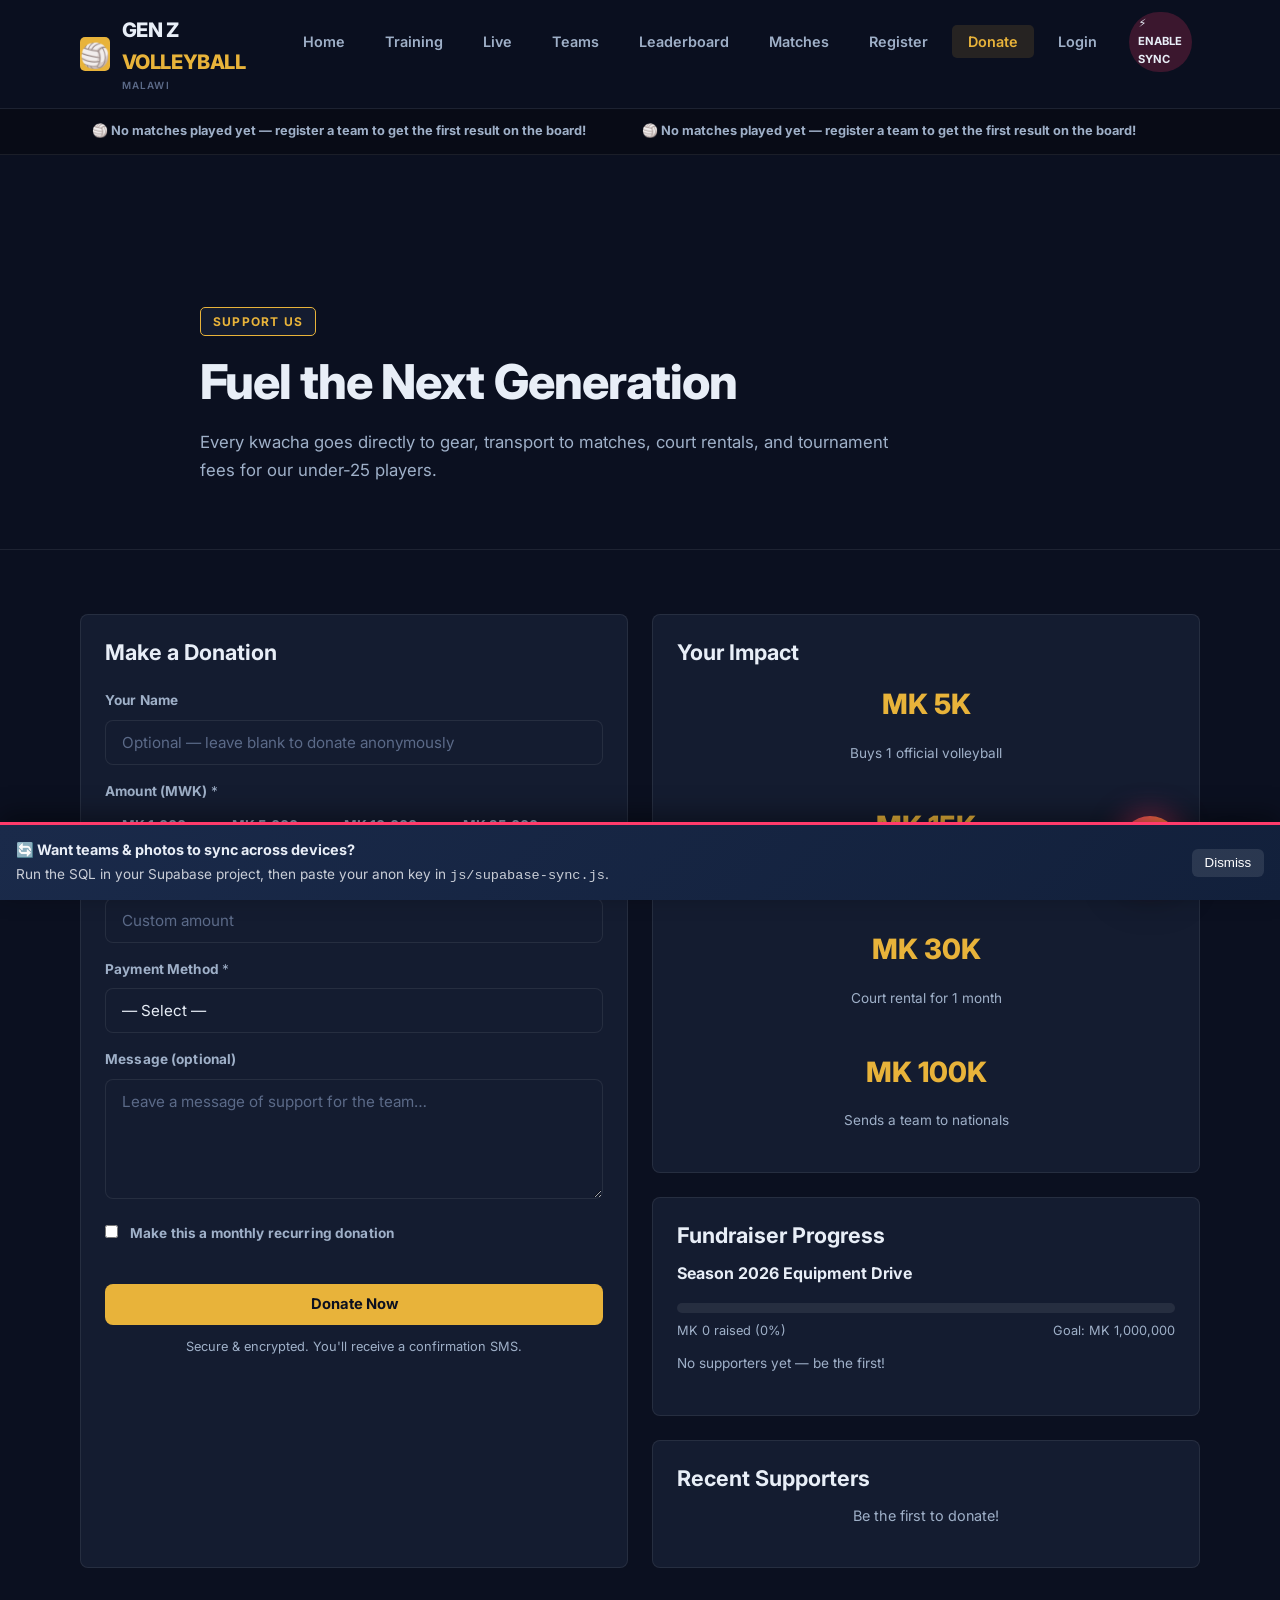
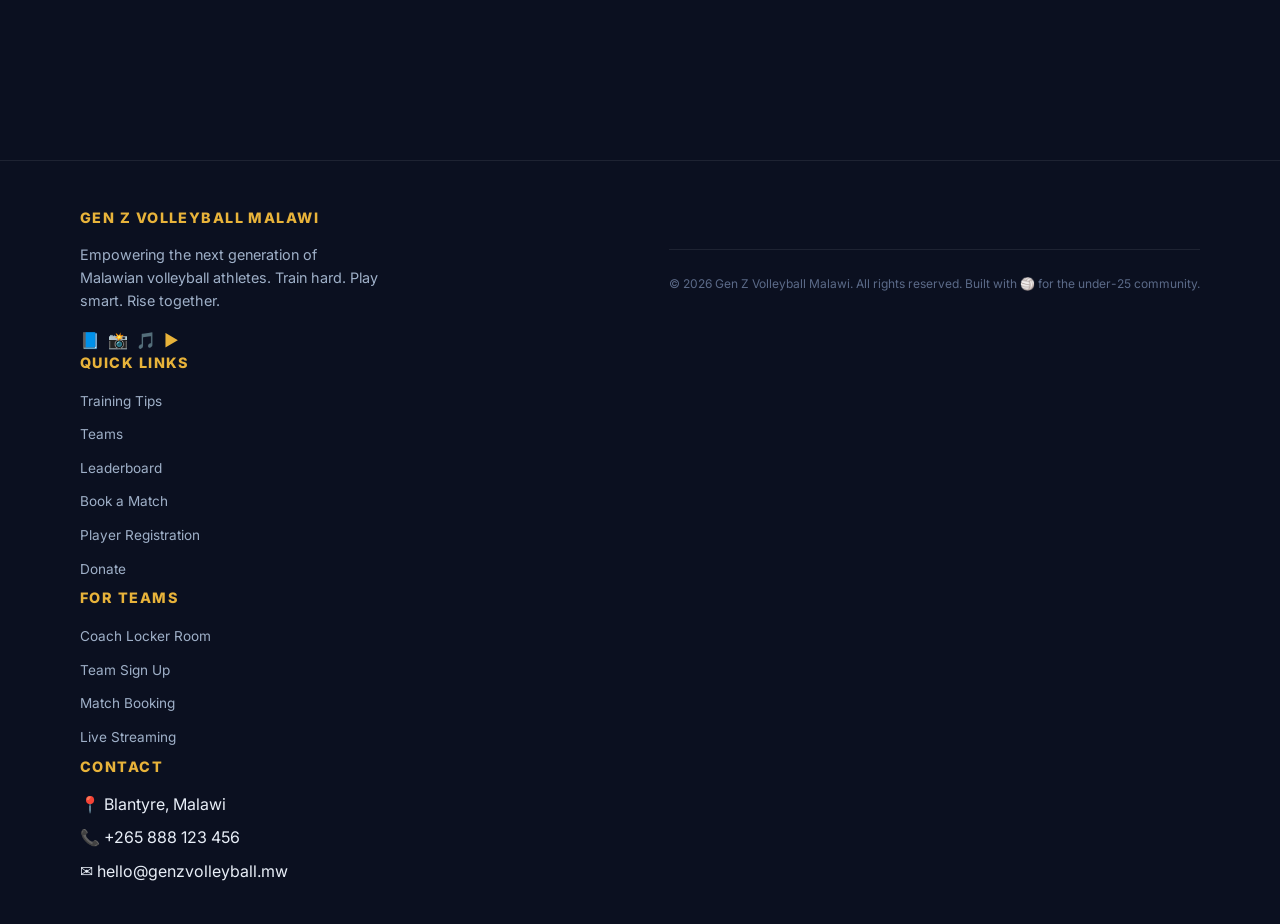
==== commit d38aacd0: "Redesign: professional visual identity and polished UI - Replace AI-generated aesthetics (gradients," ====
--- a/donate.html
+++ b/donate.html
@@ -6,9 +6,9 @@
 <title>Donate — Gen Z Volleyball Malawi</title>
 <link rel="preconnect" href="https://fonts.googleapis.com">
 <link rel="preconnect" href="https://fonts.gstatic.com" crossorigin>
-<link href="https://fonts.googleapis.com/css2?family=Bebas+Neue&family=Inter:wght@400;500;600;700;800&display=swap" rel="stylesheet">
+<link href="https://fonts.googleapis.com/css2?family=Inter:wght@400;500;600;700;800&display=swap" rel="stylesheet">
 <link rel="stylesheet" href="css/styles.css">
-<link rel="icon" type="image/svg+xml" href="data:image/svg+xml,%3Csvg xmlns='http://www.w3.org/2000/svg' viewBox='0 0 100 100'%3E%3Ctext y='.9em' font-size='90'%3E%F0%9F%8F%90%3C/text%3E%3C/svg%3E">
+<link rel="icon" type="image/svg+xml" href="data:image/svg+xml,%3Csvg xmlns='http://www.w3.org/2000/svg' viewBox='0 0 100 100'%3E%3Crect width='100' height='100' fill='%230b1020'/%3E%3Ccircle cx='50' cy='50' r='40' fill='%23e8b33a'/%3E%3Cpath d='M35 50 Q50 30 65 50 Q50 70 35 50 Z' fill='%230b1020'/%3E%3C/svg%3E">
 </head>
 <body>
 
@@ -17,10 +17,10 @@
 <div class="ticker"><div class="ticker-track container"></div></div>
 
 <main>
-  <section class="hero" style="padding:2rem 0;">
+  <section class="hero">
     <div class="container">
-      <span class="tag tag-yellow">💛 SUPPORT US</span>
-      <h1>Fuel the <span class="gradient-text">Next Generation</span></h1>
+      <span class="tag tag-yellow">Support Us</span>
+      <h1>Fuel the Next Generation</h1>
       <p>Every kwacha goes directly to gear, transport to matches, court rentals, and tournament fees for our under-25 players.</p>
     </div>
   </section>
@@ -29,26 +29,26 @@
     <div class="container">
       <div class="grid-2">
         <!-- DONATION FORM -->
-        <div class="card card-3d">
-          <h3>💸 Make a Donation</h3>
-          <form id="donate-form" style="margin-top:1rem;">
+        <div class="card">
+          <h3>Make a Donation</h3>
+          <form id="donate-form" style="margin-top:var(--space-6);">
             <div class="form-group">
               <label>Your Name</label>
               <input type="text" name="name" class="form-control" placeholder="Optional — leave blank to donate anonymously">
             </div>
             <div class="form-group">
-              <label>Amount (MWK) *</label>
-              <div style="display:flex; gap:0.4rem; margin-bottom:0.5rem; flex-wrap:wrap;">
-                <button type="button" class="btn btn-sm amount-preset" data-amt="1000">MK 1,000</button>
-                <button type="button" class="btn btn-sm amount-preset" data-amt="5000">MK 5,000</button>
-                <button type="button" class="btn btn-sm amount-preset" data-amt="10000">MK 10,000</button>
-                <button type="button" class="btn btn-sm amount-preset" data-amt="25000">MK 25,000</button>
-                <button type="button" class="btn btn-sm amount-preset" data-amt="50000">MK 50,000</button>
+              <label>Amount (MWK) <span class="muted" style="font-weight:400;">*</span></label>
+              <div style="display:flex; gap:var(--space-3); margin-bottom:var(--space-3); flex-wrap:wrap;">
+                <button type="button" class="btn btn-sm amount-preset btn-ghost" data-amt="1000">MK 1,000</button>
+                <button type="button" class="btn btn-sm amount-preset btn-ghost" data-amt="5000">MK 5,000</button>
+                <button type="button" class="btn btn-sm amount-preset btn-ghost" data-amt="10000">MK 10,000</button>
+                <button type="button" class="btn btn-sm amount-preset btn-ghost" data-amt="25000">MK 25,000</button>
+                <button type="button" class="btn btn-sm amount-preset btn-ghost" data-amt="50000">MK 50,000</button>
               </div>
               <input type="number" name="amount" class="form-control" min="100" placeholder="Custom amount" required>
             </div>
             <div class="form-group">
-              <label>Payment Method *</label>
+              <label>Payment Method <span class="muted" style="font-weight:400;">*</span></label>
               <select name="method" class="form-control" required>
                 <option value="">— Select —</option>
                 <option>Mobile Money (Airtel Money)</option>
@@ -63,53 +63,53 @@
             </div>
             <div class="form-group checkbox-row">
               <input type="checkbox" name="recurring">
-              <label>Make this a monthly recurring donation 🔁</label>
+              <label>Make this a monthly recurring donation</label>
             </div>
-            <button type="submit" class="btn btn-primary btn-block" style="margin-top:1rem;">Donate Now ❤️</button>
-            <p class="muted text-center" style="font-size:0.8rem; margin-top:0.8rem;">🔒 Secure & encrypted. You'll receive a confirmation SMS.</p>
+            <button type="submit" class="btn btn-primary btn-block" style="margin-top:var(--space-4);">Donate Now</button>
+            <p class="muted text-center" style="font-size:0.8rem; margin-top:var(--space-3);">Secure & encrypted. You'll receive a confirmation SMS.</p>
           </form>
         </div>
 
-        <!-- IMPACT + RECENT DONATIONS -->
+        <!-- IMPACT + PROGRESS + SUPPORTERS -->
         <div>
           <div class="card">
-            <h3>🎯 Your Impact</h3>
-            <div class="grid-2" style="margin-top:1rem;">
+            <h3>Your Impact</h3>
+            <div class="grid-2" style="margin-top:var(--space-4);">
               <div class="text-center">
-                <p style="font-size:2rem; font-family: var(--font-display); color: var(--c-accent);">MK 5K</p>
+                <p style="font-size:1.75rem; font-weight: 800; color: var(--c-accent);">MK 5K</p>
                 <p class="muted" style="font-size:0.85rem;">Buys 1 official volleyball</p>
               </div>
               <div class="text-center">
-                <p style="font-size:2rem; font-family: var(--font-display); color: var(--c-accent);">MK 15K</p>
+                <p style="font-size:1.75rem; font-weight: 800; color: var(--c-accent);">MK 15K</p>
                 <p class="muted" style="font-size:0.85rem;">Knee pads for a full team</p>
               </div>
               <div class="text-center">
-                <p style="font-size:2rem; font-family: var(--font-display); color: var(--c-accent);">MK 30K</p>
+                <p style="font-size:1.75rem; font-weight: 800; color: var(--c-accent);">MK 30K</p>
                 <p class="muted" style="font-size:0.85rem;">Court rental for 1 month</p>
               </div>
               <div class="text-center">
-                <p style="font-size:2rem; font-family: var(--font-display); color: var(--c-accent);">MK 100K</p>
+                <p style="font-size:1.75rem; font-weight: 800; color: var(--c-accent);">MK 100K</p>
                 <p class="muted" style="font-size:0.85rem;">Sends a team to nationals</p>
               </div>
             </div>
           </div>
 
-          <div class="card" style="margin-top:1rem;">
-            <h3>📈 Fundraiser Progress</h3>
-            <p style="margin-top:0.5rem;"><strong>Season 2026 Equipment Drive</strong></p>
-            <div class="progress" style="margin-top:0.5rem; height: 16px;">
+          <div class="card" style="margin-top:var(--space-6);">
+            <h3>Fundraiser Progress</h3>
+            <p style="margin-top:var(--space-3);"><strong>Season 2026 Equipment Drive</strong></p>
+            <div class="progress" style="margin-top:var(--space-3); height: 10px;">
               <div class="progress-bar teal" id="donation-progress" style="width: 0%;"></div>
             </div>
             <div class="progress-label">
               <span id="donation-raised">MK 0 raised</span>
               <span>Goal: MK 1,000,000</span>
             </div>
-            <p class="muted" style="font-size:0.85rem; margin-top:0.5rem;" id="donation-supporter-count">No supporters yet — be the first!</p>
+            <p class="muted" style="font-size:0.85rem; margin-top:var(--space-3);" id="donation-supporter-count">No supporters yet — be the first!</p>
           </div>
 
-          <div class="card" style="margin-top:1rem;">
-            <h3>💝 Recent Supporters</h3>
-            <div id="recent-donations" style="margin-top:0.5rem;"></div>
+          <div class="card" style="margin-top:var(--space-6);">
+            <h3>Recent Supporters</h3>
+            <div id="recent-donations" style="margin-top:var(--space-3);"></div>
             <p id="donations-empty" class="text-center muted" style="font-size:0.9rem;">Be the first to donate!</p>
           </div>
         </div>
@@ -125,7 +125,6 @@
 <script src="js/app.js"></script>
 <script>
 APP.renderTicker();
-APP.attachTilt();
 
 document.querySelectorAll('.amount-preset').forEach(b => {
   b.addEventListener('click', () => {
@@ -152,7 +151,7 @@
   };
   APP.data.donations.push(donation);
   APP.save();
-  APP.toast(`Thank you for donating MK ${amt.toLocaleString()}! 🎉`, 'success');
+  APP.toast(`Thank you for donating MK ${amt.toLocaleString()}!`, 'success');
   e.target.reset();
   document.querySelectorAll('.amount-preset').forEach(x => { x.classList.remove('btn-primary'); x.classList.add('btn-ghost'); });
   renderDonations();
@@ -168,18 +167,17 @@
   } else {
     empty.style.display = 'none';
     list.innerHTML = recent.map(d => `
-      <div style="padding: 0.6rem 0; border-bottom: 1px solid rgba(255,255,255,0.05);">
+      <div style="padding: var(--space-3) 0; border-bottom: 1px solid rgba(255,255,255,0.05);">
         <div style="display:flex; justify-content:space-between; align-items:center;">
           <strong>${APP.escapeHtml(d.name)}</strong>
           <span style="color: var(--c-accent); font-weight: 700;">MK ${d.amount.toLocaleString()}</span>
         </div>
         ${d.message ? `<p class="muted" style="font-size:0.85rem; font-style:italic;">"${APP.escapeHtml(d.message)}"</p>` : ''}
-        <small class="muted">${APP.fmtDate(d.date)} ${d.recurring ? '• 🔁 monthly' : ''}</small>
+        <small class="muted">${APP.fmtDate(d.date)} ${d.recurring ? '• monthly' : ''}</small>
       </div>
     `).join('');
   }
 
-  // Compute live progress from real donations
   const total = APP.data.donations.reduce((sum, d) => sum + (d.amount || 0), 0);
   const goal = 1000000;
   const pct = Math.min(100, Math.round((total / goal) * 100));
--- a/css/styles.css
+++ b/css/styles.css
@@ -1,945 +1,1140 @@
 /* =========================================================
-   Gen Z Volleyball Malawi — Global Styles
-   Sporty + bold + modern + 3D ready
+   Gen Z Volleyball Malawi — Redesigned Styles
+   Professional, intentional, community-focused
+   No gradients, no glows, no glassmorphism, no 3D gimmicks
    ========================================================= */
 
 :root {
-  --c-primary: #ff3b6b;       /* hot pink / court red */
-  --c-primary-dark: #c81f4d;
-  --c-accent: #ffd400;        /* ball yellow */
-  --c-accent-2: #00d4a8;      /* court teal */
-  --c-deep: #0b1426;          /* deep navy */
-  --c-deeper: #050a17;
-  --c-card: #12203b;
-  --c-card-2: #1a2a4a;
-  --c-text: #f5f7fb;
-  --c-muted: #9aa7c2;
-  --c-success: #19d27c;
-  --c-danger: #ff4d4d;
-  --c-warning: #ffa500;
-  --c-info: #4aa3ff;
-  --gradient-1: linear-gradient(135deg, #ff3b6b 0%, #ffd400 100%);
-  --gradient-2: linear-gradient(135deg, #00d4a8 0%, #4aa3ff 100%);
-  --gradient-3: linear-gradient(135deg, #0b1426 0%, #1a2a4a 100%);
-  --shadow-3d: 0 12px 0 0 rgba(0,0,0,0.35), 0 18px 40px rgba(0,0,0,0.4);
-  --shadow-glow: 0 0 30px rgba(255, 59, 107, 0.45);
-  --radius: 14px;
-  --radius-lg: 22px;
-  --font-display: 'Bebas Neue', 'Oswald', Impact, sans-serif;
-  --font-body: 'Inter', system-ui, -apple-system, Segoe UI, Roboto, sans-serif;
-}
-
+  /* Color — one accent, purposeful status colors */
+  --c-bg: #0b1020;            /* deep navy background */
+  --c-surface: #141c30;       /* card / input surface */
+  --c-surface-hover: #1c2642; /* hover surface */
+  --c-text: #e8eef7;          /* primary text (near white) */
+  --c-text-soft: #9fb0c8;     /* secondary / muted text */
+  --c-text-dim: #5b6a88;      /* tertiary text */
+  --c-accent: #e8b33a;        /* court gold — primary accent (CTAs, active states) */
+  --c-accent-hover: #f4c863;
+  --c-accent-soft: rgba(232, 179, 58, 0.12);
+  --c-danger: #e4572e;        /* live / error */
+  --c-success: #2e9e6b;       /* confirmed / teal */
+  --c-border: rgba(255, 255, 255, 0.08);
+  --c-border-hover: rgba(255, 255, 255, 0.18);
+  --c-focus: rgba(232, 179, 58, 0.35);
+
+  /* Radius — restrained */
+  --radius: 8px;
+  --radius-sm: 5px;
+
+  /* Spacing — strict 8px grid */
+  --space-1: 4px;
+  --space-2: 8px;
+  --space-3: 12px;
+  --space-4: 16px;
+  --space-5: 20px;
+  --space-6: 24px;
+  --space-8: 32px;
+  --space-10: 40px;
+  --space-12: 48px;
+  --space-16: 64px;
+
+  /* Typography — single family, disciplined scale */
+  --font: 'Inter', system-ui, -apple-system, Segoe UI, Roboto, sans-serif;
+
+  /* Z-index scale */
+  --z-nav: 100;
+  --z-modal: 200;
+}
+
+/* ============ RESET & BASE ============ */
 * { box-sizing: border-box; margin: 0; padding: 0; }
 
-html, body {
-  background: var(--c-deeper);
+html { scroll-behavior: smooth; }
+
+body {
+  background: var(--c-bg);
   color: var(--c-text);
-  font-family: var(--font-body);
-  line-height: 1.5;
+  font-family: var(--font);
+  font-size: 1rem;
+  line-height: 1.6;
   overflow-x: hidden;
-  scroll-behavior: smooth;
-  color-scheme: dark;
-}
-
-a { color: var(--c-accent); text-decoration: none; transition: color 0.2s; }
-a:hover { color: var(--c-primary); }
-
-img { max-width: 100%; display: block; }
-
-h1, h2, h3, h4 {
-  font-family: var(--font-display);
+  -webkit-font-smoothing: antialiased;
+}
+
+img { display: block; max-width: 100%; height: auto; }
+
+a { color: var(--c-accent); text-decoration: none; }
+a:hover { color: var(--c-accent-hover); text-decoration: underline; }
+
+h1, h2, h3, h4, h5 {
+  font-family: var(--font);
+  line-height: 1.25;
+  color: var(--c-text);
+}
+
+h1 { font-size: clamp(2rem, 5vw, 3rem); font-weight: 800; letter-spacing: -0.02em; }
+h2 { font-size: clamp(1.5rem, 3vw, 2rem); font-weight: 700; letter-spacing: -0.01em; }
+h3 { font-size: clamp(1.15rem, 2vw, 1.35rem); font-weight: 700; }
+h4 { font-size: 1rem; font-weight: 700; }
+
+p { margin: 0 0 var(--space-4) 0; color: var(--c-text); }
+
+.muted { color: var(--c-text-soft); }
+.text-center { text-align: center; }
+
+strong, b { color: var(--c-text); }
+
+ul, ol { margin: 0 0 var(--space-4) var(--space-6); }
+li { margin-bottom: var(--space-2); }
+
+section { margin: var(--space-16) 0; }
+
+.container {
+  width: min(1120px, 92%);
+  margin: 0 auto;
+}
+
+/* Hide the decorative 3D background & floating ball injected by JS */
+.scene-3d,
+.ball-3d {
+  display: none !important;
+}
+
+/* ============ NAVIGATION ============ */
+.nav {
+  position: sticky;
+  top: 0;
+  z-index: var(--z-nav);
+  background: rgba(11, 16, 32, 0.92);
+  border-bottom: 1px solid var(--c-border);
+  backdrop-filter: none;
+}
+
+.nav-inner {
+  display: flex;
+  align-items: center;
+  justify-content: space-between;
+  padding: var(--space-3) 0;
+}
+
+.brand {
+  display: flex;
+  align-items: center;
+  gap: var(--space-3);
+  color: var(--c-text);
+  font-family: var(--font);
+  font-size: 1.25rem;
+  font-weight: 800;
+  letter-spacing: -0.02em;
+}
+
+.brand .logo {
+  width: 34px;
+  height: 34px;
+  border-radius: var(--radius-sm);
+  background: var(--c-accent);
+  color: var(--c-bg);
+  display: grid;
+  place-items: center;
+  font-size: 1.5rem;
+}
+
+.brand small {
+  display: block;
+  font-size: 0.62rem;
+  color: var(--c-text-dim);
+  letter-spacing: 0.12em;
+  text-transform: uppercase;
+  font-family: var(--font);
+  font-weight: 600;
+  margin-top: 0.05em;
+}
+
+.nav-links {
+  display: flex;
+  gap: var(--space-2);
+  align-items: center;
+  list-style: none;
+}
+
+.nav-links a {
+  color: var(--c-text-soft);
+  padding: var(--space-2) var(--space-4);
+  border-radius: var(--radius-sm);
+  font-size: 0.9rem;
+  font-weight: 600;
+  text-decoration: none;
+  transition: background 0.15s, color 0.15s;
+}
+
+.nav-links a:hover { background: var(--c-surface); color: var(--c-text); }
+.nav-links a.active { background: var(--c-accent-soft); color: var(--c-accent); }
+
+.nav-toggle {
+  display: none;
+  background: none;
+  border: none;
+  color: var(--c-text);
+  font-size: 1.5rem;
+  cursor: pointer;
+  padding: var(--space-2);
+}
+
+@media (max-width: 768px) {
+  .nav-links {
+    position: absolute;
+    top: 100%;
+    left: 0;
+    right: 0;
+    background: var(--c-bg);
+    flex-direction: column;
+    padding: var(--space-4);
+    transform: translateY(-150%);
+    opacity: 0;
+    visibility: hidden;
+    transition: transform 0.2s, opacity 0.2s, visibility 0.2s;
+    border-top: 1px solid var(--c-border);
+  }
+  .nav-links.open {
+    transform: translateY(0);
+    opacity: 1;
+    visibility: visible;
+  }
+  .nav-toggle { display: block; }
+}
+
+/* ============ BUTTONS ============ */
+.btn {
+  display: inline-flex;
+  align-items: center;
+  justify-content: center;
+  gap: var(--space-2);
+  padding: var(--space-3) var(--space-6);
+  border-radius: var(--radius);
+  font-family: var(--font);
+  font-size: 0.92rem;
   font-weight: 700;
-  letter-spacing: 0.5px;
-  text-transform: uppercase;
-  line-height: 1.1;
-}
-
-h1 { font-size: clamp(2.4rem, 6vw, 5rem); }
-h2 { font-size: clamp(1.8rem, 4vw, 3rem); margin-bottom: 0.6em; }
-h3 { font-size: clamp(1.2rem, 2.5vw, 1.6rem); margin-bottom: 0.4em; }
-
-/* ============ ANIMATED 3D BG ============ */
-.scene-3d {
-  position: fixed;
-  inset: 0;
-  z-index: -1;
-  background: radial-gradient(ellipse at top, #142a55 0%, var(--c-deeper) 60%);
-  overflow: hidden;
-}
-.scene-3d::before, .scene-3d::after {
-  content: "";
-  position: absolute;
-  border-radius: 50%;
-  filter: blur(60px);
-  opacity: 0.5;
-  animation: floatBlob 18s ease-in-out infinite;
-}
-.scene-3d::before {
-  width: 480px; height: 480px;
-  background: var(--c-primary);
-  top: -120px; left: -120px;
-}
-.scene-3d::after {
-  width: 520px; height: 520px;
-  background: var(--c-accent-2);
-  bottom: -160px; right: -120px;
-  animation-delay: -9s;
-}
-@keyframes floatBlob {
-  0%, 100% { transform: translate(0, 0) scale(1); }
-  33% { transform: translate(80px, -40px) scale(1.1); }
-  66% { transform: translate(-60px, 60px) scale(0.95); }
-}
-
-/* floating ball */
-.ball-3d {
-  position: fixed;
-  width: 80px; height: 80px;
-  border-radius: 50%;
-  background:
-    radial-gradient(circle at 30% 30%, #fff 0%, #ffd400 30%, #c89b00 80%);
-  box-shadow: inset -10px -10px 20px rgba(0,0,0,0.4), 0 12px 30px rgba(0,0,0,0.5);
-  z-index: 1;
-  pointer-events: none;
-  animation: floatBall 12s ease-in-out infinite;
-  top: 30%;
-  right: 8%;
-  opacity: 0.85;
-}
-.ball-3d::before {
-  content: "";
-  position: absolute;
-  inset: 8px;
-  border-radius: 50%;
-  background:
-    conic-gradient(from 0deg,
-      transparent 0 60deg, #c81f4d 60deg 90deg, transparent 90deg 240deg,
-      #c81f4d 240deg 270deg, transparent 270deg);
-  mask: radial-gradient(circle, transparent 30%, #000 32%, #000 60%, transparent 62%);
-  -webkit-mask: radial-gradient(circle, transparent 30%, #000 32%, #000 60%, transparent 62%);
-  opacity: 0.85;
-}
-@keyframes floatBall {
-  0%, 100% { transform: translateY(0) rotate(0deg); }
-  50% { transform: translateY(-40px) rotate(180deg); }
-}
-
-/* ============ LAYOUT ============ */
-.container {
-  width: min(1240px, 92%);
-  margin: 0 auto;
-}
-.row { display: flex; flex-wrap: wrap; gap: 1.5rem; }
+  border: 1px solid transparent;
+  cursor: pointer;
+  text-decoration: none;
+  transition: background 0.15s, border-color 0.15s, color 0.15s;
+  line-height: 1;
+}
+
+.btn:active { transform: translateY(1px); }
+
+.btn-primary {
+  background: var(--c-accent);
+  color: var(--c-bg);
+}
+
+.btn-primary:hover {
+  background: var(--c-accent-hover);
+  color: var(--c-bg);
+}
+
+.btn-accent {
+  background: transparent;
+  color: var(--c-accent);
+  border-color: var(--c-accent);
+}
+
+.btn-accent:hover {
+  background: var(--c-accent);
+  color: var(--c-bg);
+}
+
+.btn-ghost {
+  background: transparent;
+  color: var(--c-text-soft);
+  border-color: transparent;
+}
+
+.btn-ghost:hover {
+  background: var(--c-surface);
+  color: var(--c-text);
+}
+
+.btn-sm { padding: var(--space-2) var(--space-4); font-size: 0.85rem; }
+.btn-block { width: 100%; }
+
+.btn[disabled] { opacity: 0.5; cursor: not-allowed; }
+
+/* ============ CARDS ============ */
+.card {
+  background: var(--c-surface);
+  border: 1px solid var(--c-border);
+  border-radius: var(--radius);
+  padding: var(--space-6);
+  transition: border-color 0.15s, background 0.15s;
+}
+
+.card:hover { border-color: var(--c-border-hover); }
+
+.card.text-center { text-align: center; }
+
+/* Remove the old 3D tilt classes — keep names for JS compat but neutralize */
+.card-3d { transform: none !important; transition: none !important; }
+.card-glass { background: var(--c-surface); backdrop-filter: none; -webkit-backdrop-filter: none; }
+
+/* ============ FORM CONTROLS ============ */
+.form-group { margin: 0 0 var(--space-4) 0; }
+
+.form-group label {
+  display: block;
+  margin: 0 0 var(--space-2) 0;
+  font-size: 0.85rem;
+  font-weight: 700;
+  color: var(--c-text-soft);
+  letter-spacing: 0.01em;
+}
+
+.form-control {
+  width: 100%;
+  padding: var(--space-3) var(--space-4);
+  background: var(--c-surface);
+  color: var(--c-text);
+  border: 1px solid var(--c-border);
+  border-radius: var(--radius);
+  font-family: var(--font);
+  font-size: 0.95rem;
+  transition: border-color 0.15s, box-shadow 0.15s;
+}
+
+.form-control:focus {
+  outline: none;
+  border-color: var(--c-accent);
+  box-shadow: 0 0 0 3px var(--c-focus);
+}
+
+.form-control::placeholder { color: var(--c-text-dim); }
+textarea.form-control { min-height: 120px; resize: vertical; }
+select.form-control { cursor: pointer; appearance: none; background-image: none; }
+
+.file-drop {
+  border: 1px dashed var(--c-border);
+  padding: var(--space-5) var(--space-4);
+  text-align: center;
+  border-radius: var(--radius);
+  cursor: pointer;
+  color: var(--c-text-soft);
+  transition: border-color 0.15s, color 0.15s, background 0.15s;
+}
+
+.file-drop:hover { border-color: var(--c-accent); color: var(--c-accent); background: var(--c-accent-soft); }
+.file-drop.drag { border-color: var(--c-accent); color: var(--c-accent); background: var(--c-accent-soft); }
+
+.checkbox-row {
+  display: flex;
+  align-items: flex-start;
+  gap: var(--space-3);
+  font-size: 0.9rem;
+  color: var(--c-text);
+}
+
+.checkbox-row input { margin-top: 0.15em; flex-shrink: 0; }
+
+/* ============ LAYOUT GRIDS ============ */
+.row { display: flex; flex-wrap: wrap; gap: var(--space-6); }
 .col { flex: 1 1 280px; }
-.grid-2 { display: grid; grid-template-columns: repeat(auto-fit, minmax(280px, 1fr)); gap: 1.5rem; }
-.grid-3 { display: grid; grid-template-columns: repeat(auto-fit, minmax(240px, 1fr)); gap: 1.5rem; }
-.grid-4 { display: grid; grid-template-columns: repeat(auto-fit, minmax(200px, 1fr)); gap: 1rem; }
-
-main { padding: 2rem 0 5rem; min-height: 70vh; position: relative; z-index: 2; }
-
-section { margin: 3rem 0; }
+
+.grid-2 { display: grid; grid-template-columns: repeat(auto-fit, minmax(300px, 1fr)); gap: var(--space-6); }
+.grid-3 { display: grid; grid-template-columns: repeat(auto-fit, minmax(260px, 1fr)); gap: var(--space-6); }
+.grid-4 { display: grid; grid-template-columns: repeat(auto-fit, minmax(220px, 1fr)); gap: var(--space-5); }
+
+main { padding: var(--space-10) 0 var(--space-16); position: relative; }
+
+/* ============ SECTION HEADERS ============ */
 .section-title {
-  display: flex; align-items: center; gap: 0.8rem;
-  margin-bottom: 1.5rem;
-}
+  display: flex;
+  align-items: center;
+  gap: var(--space-3);
+  margin-bottom: var(--space-8);
+}
+
 .section-title .badge {
-  background: var(--gradient-1);
-  color: var(--c-deep);
-  padding: 0.2rem 0.7rem;
-  border-radius: 999px;
+  display: inline-flex;
+  align-items: center;
+  padding: var(--space-1) var(--space-4);
+  background: var(--c-surface);
+  border: 1px solid var(--c-border);
+  border-radius: var(--radius-sm);
+  color: var(--c-accent);
   font-size: 0.7rem;
   font-weight: 800;
-  letter-spacing: 1px;
-  box-shadow: var(--shadow-3d);
-}
+  letter-spacing: 0.12em;
+  text-transform: uppercase;
+  white-space: nowrap;
+}
+
 .section-title h2 { margin: 0; }
 
-/* ============ NAVBAR ============ */
-.nav {
-  position: sticky; top: 0; z-index: 100;
-  background: rgba(11, 20, 38, 0.85);
-  backdrop-filter: blur(14px);
-  -webkit-backdrop-filter: blur(14px);
-  border-bottom: 2px solid rgba(255, 59, 107, 0.3);
-}
-.nav-inner {
-  display: flex; align-items: center; justify-content: space-between;
-  padding: 0.8rem 0;
-}
-.brand {
-  display: flex; align-items: center; gap: 0.7rem;
-  font-family: var(--font-display);
-  font-size: 1.5rem;
-  color: var(--c-text);
-  letter-spacing: 1px;
-}
-.brand:hover { color: var(--c-text); }
-.brand .logo {
-  width: 42px; height: 42px;
-  border-radius: 50%;
-  background: var(--gradient-1);
-  display: grid; place-items: center;
-  font-size: 1.4rem;
-  box-shadow: var(--shadow-3d), var(--shadow-glow);
-  transform: rotateZ(-8deg);
-  transition: transform 0.3s;
-}
-.brand:hover .logo { transform: rotateZ(8deg) scale(1.05); }
-.brand small {
-  display: block; font-size: 0.6rem; color: var(--c-muted);
-  letter-spacing: 3px; font-family: var(--font-body);
-}
-.nav-links {
-  display: flex; gap: 0.4rem; align-items: center;
-  list-style: none;
-}
-.nav-links a {
-  color: var(--c-text);
-  padding: 0.5rem 0.9rem;
-  border-radius: 8px;
-  font-weight: 600;
-  font-size: 0.95rem;
-  transition: all 0.2s;
-  position: relative;
-}
-.nav-links a:hover, .nav-links a.active {
-  background: rgba(255, 59, 107, 0.15);
-  color: var(--c-accent);
-}
-.nav-toggle {
-  display: none;
-  background: none; border: none;
-  color: var(--c-text);
-  font-size: 1.6rem;
-  cursor: pointer;
-}
-@media (max-width: 880px) {
-  .nav-links {
-    position: absolute; top: 100%; left: 0; right: 0;
-    background: var(--c-deep);
-    flex-direction: column;
-    padding: 1rem;
-    transform: translateY(-200%);
-    transition: transform 0.3s;
-    border-bottom: 2px solid var(--c-primary);
-  }
-  .nav-links.open { transform: translateY(0); }
-  .nav-toggle { display: block; }
-}
-
-/* ============ BUTTONS ============ */
-.btn {
-  display: inline-flex; align-items: center; gap: 0.5rem;
-  padding: 0.8rem 1.4rem;
-  border-radius: 10px;
-  font-weight: 700;
-  font-size: 0.95rem;
-  border: none; cursor: pointer;
-  transition: transform 0.15s, box-shadow 0.15s, background 0.2s;
-  font-family: var(--font-body);
-  text-transform: uppercase;
-  letter-spacing: 0.5px;
-  text-decoration: none;
-}
-.btn:active { transform: translateY(2px); }
-.btn-primary {
-  background: var(--gradient-1);
-  color: var(--c-deep);
-  box-shadow: var(--shadow-3d);
-}
-.btn-primary:hover { box-shadow: var(--shadow-3d), var(--shadow-glow); transform: translateY(-2px); color: var(--c-deep); }
-.btn-accent {
-  background: var(--gradient-2);
-  color: var(--c-deep);
-  box-shadow: var(--shadow-3d);
-}
-.btn-accent:hover { transform: translateY(-2px); color: var(--c-deep); }
-.btn-ghost {
-  background: transparent;
-  color: var(--c-text);
-  border: 2px solid rgba(255,255,255,0.2);
-}
-.btn-ghost:hover { border-color: var(--c-accent); color: var(--c-accent); }
-.btn-sm { padding: 0.5rem 0.9rem; font-size: 0.85rem; }
-.btn-block { width: 100%; justify-content: center; }
-
-/* ============ CARDS ============ */
-.card {
-  background: linear-gradient(180deg, var(--c-card) 0%, var(--c-card-2) 100%);
-  border-radius: var(--radius);
-  padding: 1.4rem;
-  border: 1px solid rgba(255,255,255,0.06);
-  box-shadow: var(--shadow-3d);
-  position: relative;
-  transition: transform 0.25s, box-shadow 0.25s;
-}
-.card:hover { transform: translateY(-4px); box-shadow: 0 16px 0 0 rgba(0,0,0,0.35), 0 22px 50px rgba(255,59,107,0.2); }
-.card-3d {
-  transform: perspective(800px) rotateX(var(--rx, 0deg)) rotateY(var(--ry, 0deg));
-  transition: transform 0.1s;
-}
-.card-glass {
-  background: rgba(18, 32, 59, 0.6);
-  backdrop-filter: blur(10px);
-  -webkit-backdrop-filter: blur(10px);
-}
-
-/* ============ FORMS ============ */
-.form-group { margin-bottom: 1rem; }
-.form-group label {
-  display: block; margin-bottom: 0.4rem;
-  font-weight: 600; font-size: 0.9rem;
-  color: var(--c-muted);
-  letter-spacing: 0.3px;
-}
-.form-control {
-  width: 100%;
-  padding: 0.75rem 0.9rem;
-  background: var(--c-deeper);
-  color: var(--c-text);
-  border: 2px solid rgba(255,255,255,0.1);
-  border-radius: 10px;
-  font-size: 0.95rem;
-  font-family: var(--font-body);
-  transition: border-color 0.2s, box-shadow 0.2s;
-}
-.form-control:focus {
-  outline: none;
-  border-color: var(--c-primary);
-  box-shadow: 0 0 0 3px rgba(255, 59, 107, 0.2);
-}
-.form-control::placeholder { color: var(--c-muted); }
-textarea.form-control { min-height: 100px; resize: vertical; }
-select.form-control { cursor: pointer; }
-.file-drop {
-  border: 2px dashed rgba(255,255,255,0.2);
-  padding: 1.5rem; text-align: center;
-  border-radius: 12px; cursor: pointer;
-  transition: all 0.2s;
-  color: var(--c-muted);
-}
-.file-drop:hover, .file-drop.drag {
-  border-color: var(--c-accent);
-  color: var(--c-accent);
-  background: rgba(255, 212, 0, 0.05);
-}
-.file-drop input { display: none; }
-.checkbox-row {
-  display: flex; align-items: flex-start; gap: 0.6rem;
-  font-size: 0.9rem; color: var(--c-muted);
-}
-.checkbox-row input { margin-top: 0.25rem; }
-
-/* ============ TAGS / BADGES ============ */
+/* Small section tag used inside heroes */
 .tag {
-  display: inline-block;
-  padding: 0.2rem 0.6rem;
-  border-radius: 999px;
+  display: inline-flex;
+  align-items: center;
+  padding: var(--space-1) var(--space-3);
+  background: var(--c-surface);
+  border: 1px solid var(--c-border);
+  border-radius: var(--radius-sm);
+  color: var(--c-text-soft);
   font-size: 0.72rem;
   font-weight: 700;
-  letter-spacing: 0.5px;
+  letter-spacing: 0.1em;
   text-transform: uppercase;
-}
-.tag-pink { background: rgba(255,59,107,0.2); color: var(--c-primary); }
-.tag-teal { background: rgba(0,212,168,0.2); color: var(--c-accent-2); }
-.tag-yellow { background: rgba(255,212,0,0.2); color: var(--c-accent); }
-.tag-blue { background: rgba(74,163,255,0.2); color: var(--c-info); }
-
-/* ============ MODAL ============ */
-.modal-backdrop {
-  position: fixed; inset: 0;
-  background: rgba(0,0,0,0.7);
-  backdrop-filter: blur(6px);
-  display: none;
-  align-items: center; justify-content: center;
-  z-index: 200;
-  padding: 1rem;
-  animation: fadeIn 0.2s;
-}
-.modal-backdrop.open { display: flex; }
-.modal {
-  background: var(--c-card);
-  border-radius: var(--radius-lg);
-  max-width: 520px; width: 100%;
-  padding: 2rem;
-  box-shadow: 0 30px 60px rgba(0,0,0,0.5);
-  border: 1px solid rgba(255,255,255,0.1);
-  max-height: 90vh; overflow-y: auto;
-  animation: pop 0.3s cubic-bezier(0.34, 1.56, 0.64, 1);
-}
-@keyframes fadeIn { from { opacity: 0; } to { opacity: 1; } }
-@keyframes pop {
-  from { transform: scale(0.8); opacity: 0; }
-  to { transform: scale(1); opacity: 1; }
-}
-.modal-header {
-  display: flex; justify-content: space-between; align-items: center;
-  margin-bottom: 1rem;
-}
-.modal-close {
-  background: none; border: none;
-  color: var(--c-muted);
-  font-size: 1.5rem; cursor: pointer;
-}
-.modal-close:hover { color: var(--c-primary); }
-
-/* ============ TOAST ============ */
+  margin-bottom: var(--space-4);
+}
+
+.tag-pink { border-color: var(--c-danger); color: var(--c-danger); }
+.tag-teal { border-color: var(--c-success); color: var(--c-success); }
+.tag-yellow { border-color: var(--c-accent); color: var(--c-accent); }
+.tag-blue { border-color: var(--c-accent); color: var(--c-accent); }
+
+/* ============ HERO ============ */
+.hero {
+  padding: var(--space-12) 0 var(--space-8);
+  border-bottom: 1px solid var(--c-border);
+  margin-bottom: 0;
+}
+
+.hero .container { max-width: 880px; }
+
+.hero h1 { margin-bottom: var(--space-4); }
+.hero p {
+  color: var(--c-text-soft);
+  font-size: 1.05rem;
+  max-width: 64ch;
+  margin-bottom: var(--space-8);
+  line-height: 1.7;
+}
+
+.hero-cta {
+  display: flex;
+  gap: var(--space-3);
+  flex-wrap: wrap;
+}
+
+.gradient-text { color: var(--c-accent); }
+
+/* ============ TABS ============ */
+.tabs {
+  display: flex;
+  gap: var(--space-2);
+  flex-wrap: wrap;
+  border-bottom: 1px solid var(--c-border);
+  margin-bottom: var(--space-8);
+}
+
+.tab {
+  padding: var(--space-3) var(--space-5);
+  background: none;
+  border: none;
+  color: var(--c-text-soft);
+  font-weight: 600;
+  font-size: 0.9rem;
+  font-family: var(--font);
+  cursor: pointer;
+  border-bottom: 2px solid transparent;
+  margin-bottom: -1px;
+  transition: color 0.15s, border-color 0.15s;
+}
+
+.tab:hover { color: var(--c-text); }
+.tab.active { color: var(--c-accent); border-color: var(--c-accent); }
+
+.tab-content { display: none; }
+.tab-content.active { display: block; }
+
+/* ============ TABLES ============ */
+.table-wrap {
+  overflow-x: auto;
+  border: 1px solid var(--c-border);
+  border-radius: var(--radius);
+  margin-bottom: var(--space-6);
+}
+
+table {
+  width: 100%;
+  border-collapse: collapse;
+  font-size: 0.9rem;
+}
+
+th, td {
+  padding: var(--space-3) var(--space-4);
+  text-align: left;
+  border-bottom: 1px solid var(--c-border);
+}
+
+thead th {
+  background: var(--c-surface);
+  color: var(--c-text-soft);
+  font-size: 0.75rem;
+  font-weight: 800;
+  letter-spacing: 0.1em;
+  text-transform: uppercase;
+  border-bottom: 2px solid var(--c-border);
+  white-space: nowrap;
+}
+
+tbody tr { transition: background 0.15s; }
+tbody tr:hover { background: var(--c-surface-hover); }
+
+/* ============ ALERTS ============ */
+.alert {
+  padding: var(--space-4) var(--space-5);
+  border-radius: var(--radius);
+  margin-bottom: var(--space-4);
+  font-size: 0.9rem;
+  border: 1px solid;
+  background: var(--c-surface);
+}
+
+.alert-info { border-color: var(--c-border); color: var(--c-text-soft); }
+.alert-warning { border-color: rgba(232, 179, 58, 0.4); color: var(--c-accent); }
+.alert-success { border-color: rgba(46, 158, 107, 0.4); color: var(--c-success); }
+.alert-danger { border-color: rgba(228, 87, 46, 0.4); color: var(--c-danger); }
+
+/* ============ BADGES / TAGS (inline) ============ */
+.tag {
+  font-size: 0.75rem;
+  font-weight: 700;
+  padding: var(--space-1) var(--space-3);
+  border-radius: var(--radius-sm);
+  border: 1px solid;
+  display: inline-flex;
+  align-items: center;
+}
+
+.tag-pink { border-color: var(--c-danger); color: var(--c-danger); }
+.tag-teal { border-color: var(--c-success); color: var(--c-success); }
+.tag-yellow { border-color: var(--c-accent); color: var(--c-accent); }
+.tag-blue { border-color: var(--c-accent); color: var(--c-accent); }
+
+/* ============ PROGRESS BAR ============ */
+.progress {
+  height: 8px;
+  background: rgba(255,255,255,0.08);
+  border-radius: 999px;
+  overflow: hidden;
+  margin: var(--space-2) 0;
+}
+
+.progress-bar {
+  height: 100%;
+  background: var(--c-accent);
+  border-radius: 999px;
+  transition: width 0.5s ease;
+}
+
+.progress-bar.teal { background: var(--c-success); }
+.progress-bar.yellow { background: var(--c-accent); }
+
+.progress-label {
+  display: flex;
+  justify-content: space-between;
+  font-size: 0.8rem;
+  color: var(--c-text-soft);
+  margin-top: var(--space-1);
+}
+
+/* ============ TOASTS ============ */
 .toast-stack {
-  position: fixed; top: 80px; right: 20px;
-  z-index: 300; display: flex; flex-direction: column; gap: 0.5rem;
-}
+  position: fixed;
+  bottom: var(--space-8);
+  right: var(--space-8);
+  z-index: 300;
+  display: flex;
+  flex-direction: column;
+  gap: var(--space-3);
+  pointer-events: none;
+}
+
 .toast {
-  background: var(--c-card);
+  pointer-events: auto;
+  padding: var(--space-3) var(--space-5);
+  border-radius: var(--radius);
+  background: var(--c-surface);
+  border: 1px solid var(--c-border);
   color: var(--c-text);
-  padding: 0.9rem 1.2rem;
-  border-radius: 10px;
-  border-left: 4px solid var(--c-primary);
-  box-shadow: var(--shadow-3d);
-  animation: slideIn 0.3s;
-  max-width: 320px;
-}
-.toast.success { border-color: var(--c-success); }
-.toast.error { border-color: var(--c-danger); }
-.toast.info { border-color: var(--c-info); }
+  font-size: 0.85rem;
+  font-weight: 600;
+  box-shadow: 0 8px 24px rgba(0,0,0,0.35);
+  animation: slideIn 0.25s ease;
+}
+
 @keyframes slideIn {
   from { transform: translateX(120%); opacity: 0; }
   to { transform: translateX(0); opacity: 1; }
 }
 
-/* ============ FOOTER ============ */
-.footer {
-  background: var(--c-deep);
-  border-top: 1px solid rgba(255,255,255,0.06);
-  padding: 2.5rem 0 1.5rem;
-  margin-top: 3rem;
-  position: relative; z-index: 2;
-}
-.footer-grid {
-  display: grid;
-  grid-template-columns: repeat(auto-fit, minmax(200px, 1fr));
-  gap: 2rem;
-  margin-bottom: 1.5rem;
-}
-.footer h4 {
-  font-size: 1rem;
-  color: var(--c-accent);
-  margin-bottom: 0.7rem;
-}
-.footer ul { list-style: none; }
-.footer li { margin-bottom: 0.4rem; font-size: 0.9rem; }
-.footer a { color: var(--c-muted); }
-.footer a:hover { color: var(--c-accent); }
-.footer-bottom {
-  text-align: center;
-  color: var(--c-muted);
-  font-size: 0.85rem;
-  padding-top: 1.5rem;
-  border-top: 1px solid rgba(255,255,255,0.05);
-}
-
-/* ============ UTILITIES ============ */
-.text-center { text-align: center; }
-.muted { color: var(--c-muted); }
-.gradient-text {
-  background: var(--gradient-1);
-  -webkit-background-clip: text;
-  background-clip: text;
-  -webkit-text-fill-color: transparent;
-  color: transparent;
-}
-.divider {
-  height: 2px;
-  background: var(--gradient-1);
-  margin: 1.5rem 0;
-  border-radius: 2px;
-}
-.tilt-on-hover { transition: transform 0.2s; }
-.tilt-on-hover:hover { transform: perspective(600px) rotateX(2deg) rotateY(-2deg) scale(1.02); }
-
-/* ============ CHAT ============ */
-.chat-fab {
-  position: fixed; bottom: 24px; right: 24px;
-  width: 60px; height: 60px;
-  border-radius: 50%;
-  background: var(--gradient-1);
-  color: var(--c-deep);
+/* ============ MODALS ============ */
+.modal-backdrop {
+  position: fixed;
+  inset: 0;
+  z-index: var(--z-modal);
+  display: none;
+  align-items: center;
+  justify-content: center;
+  background: rgba(0, 0, 0, 0.55);
+  padding: var(--space-6);
+}
+
+.modal-backdrop.open { display: flex; }
+
+.modal {
+  background: var(--c-surface);
+  border: 1px solid var(--c-border);
+  border-radius: var(--radius);
+  width: min(560px, 92%);
+  max-height: 90vh;
+  overflow-y: auto;
+  position: relative;
+}
+
+.modal-header {
+  display: flex;
+  align-items: center;
+  justify-content: space-between;
+  padding: var(--space-5) var(--space-6);
+  border-bottom: 1px solid var(--c-border);
+}
+
+.modal-header h3 { margin: 0; font-size: 1.15rem; }
+.modal-header p { margin: 0; font-size: 0.85rem; color: var(--c-text-soft); }
+
+.modal-close {
+  background: none;
   border: none;
-  font-size: 1.6rem;
+  color: var(--c-text-soft);
+  font-size: 1.5rem;
   cursor: pointer;
-  box-shadow: var(--shadow-3d), var(--shadow-glow);
-  z-index: 90;
-  transition: transform 0.2s;
-}
-.chat-fab:hover { transform: scale(1.1) rotate(8deg); }
-.chat-panel {
-  position: fixed; bottom: 100px; right: 24px;
-  width: 340px; max-width: calc(100vw - 32px);
-  height: 480px; max-height: 70vh;
-  background: var(--c-card);
-  border-radius: var(--radius-lg);
-  border: 1px solid rgba(255,255,255,0.1);
-  box-shadow: var(--shadow-3d);
-  display: none; flex-direction: column;
-  z-index: 95;
-  overflow: hidden;
-  animation: pop 0.3s;
-}
-.chat-panel.open { display: flex; }
-.chat-header {
-  background: var(--gradient-1);
-  color: var(--c-deep);
-  padding: 0.9rem 1rem;
-  font-weight: 800;
-  display: flex; justify-content: space-between; align-items: center;
-}
-.chat-header button { background: none; border: none; color: var(--c-deep); cursor: pointer; font-size: 1.2rem; }
-.chat-body {
-  flex: 1; overflow-y: auto;
-  padding: 0.8rem;
-  display: flex; flex-direction: column; gap: 0.5rem;
-  background: var(--c-deeper);
-}
-.chat-msg {
-  padding: 0.5rem 0.8rem;
-  border-radius: 10px;
-  background: var(--c-card-2);
-  max-width: 80%;
-  font-size: 0.9rem;
-  word-wrap: break-word;
-  animation: slideIn 0.2s;
-}
-.chat-msg .who { font-size: 0.7rem; color: var(--c-accent); font-weight: 700; }
-.chat-msg.me { align-self: flex-end; background: var(--c-primary); color: white; }
-.chat-msg.me .who { color: rgba(255,255,255,0.8); }
-.chat-input {
-  display: flex; gap: 0.4rem;
-  padding: 0.6rem;
-  background: var(--c-card);
-  border-top: 1px solid rgba(255,255,255,0.05);
-}
-.chat-input input {
-  flex: 1; background: var(--c-deeper);
-  color: var(--c-text);
-  border: 1px solid rgba(255,255,255,0.1);
-  padding: 0.5rem 0.7rem;
-  border-radius: 8px;
-  font-size: 0.9rem;
-}
-.chat-input button {
-  background: var(--gradient-1);
-  color: var(--c-deep);
-  border: none;
-  padding: 0.5rem 0.9rem;
-  border-radius: 8px;
-  font-weight: 700;
-  cursor: pointer;
-}
-
-/* ============ TICKER ============ */
-.ticker {
-  background: var(--c-deep);
-  border-top: 2px solid var(--c-primary);
-  border-bottom: 2px solid var(--c-primary);
-  padding: 0.6rem 0;
-  overflow: hidden;
-  white-space: nowrap;
-  position: relative;
-}
-.ticker::before, .ticker::after {
-  content: ""; position: absolute; top: 0; bottom: 0; width: 80px; z-index: 2; pointer-events: none;
-}
-.ticker::before { left: 0; background: linear-gradient(90deg, var(--c-deep), transparent); }
-.ticker::after { right: 0; background: linear-gradient(-90deg, var(--c-deep), transparent); }
-.ticker-track {
-  display: inline-block;
-  animation: ticker 40s linear infinite;
-  font-weight: 600;
-  font-size: 0.9rem;
-}
-.ticker-track span { margin: 0 1.5rem; }
-.ticker-track .win { color: var(--c-success); }
-.ticker-track .loss { color: var(--c-danger); }
-.ticker-track .draw { color: var(--c-warning); }
-@keyframes ticker {
-  0% { transform: translateX(0); }
-  100% { transform: translateX(-50%); }
-}
-
-/* ============ HERO ============ */
-.hero {
-  position: relative;
-  padding: 4rem 0 3rem;
-  text-align: center;
-  overflow: hidden;
-}
-.hero h1 { margin-bottom: 1rem; }
-.hero p {
-  font-size: 1.15rem; color: var(--c-muted);
-  max-width: 640px; margin: 0 auto 1.5rem;
-}
-.hero-cta { display: flex; gap: 1rem; justify-content: center; flex-wrap: wrap; }
+  line-height: 1;
+  padding: var(--space-1);
+}
+
+.modal-close:hover { color: var(--c-text); }
 
 /* ============ COUNTDOWN ============ */
 .countdown {
-  display: flex; gap: 0.8rem; justify-content: center;
-  flex-wrap: wrap;
-  margin: 1.5rem 0;
-}
+  display: flex;
+  gap: var(--space-4);
+  margin-bottom: var(--space-4);
+}
+
 .countdown-unit {
-  background: var(--c-card);
-  border-radius: var(--radius);
-  padding: 0.8rem 1.2rem;
-  min-width: 90px;
-  text-align: center;
-  box-shadow: var(--shadow-3d);
-  border: 1px solid rgba(255,59,107,0.2);
-  transition: transform 0.2s;
-}
-.countdown-unit:hover { transform: translateY(-4px) rotateZ(-2deg); }
+  display: flex;
+  flex-direction: column;
+  align-items: center;
+  background: var(--c-surface);
+  border: 1px solid var(--c-border);
+  border-radius: var(--radius);
+  padding: var(--space-4) var(--space-2);
+  min-width: 64px;
+}
+
 .countdown-unit .num {
-  font-family: var(--font-display);
-  font-size: 2.4rem;
+  font-family: var(--font);
+  font-size: 1.75rem;
+  font-weight: 800;
   color: var(--c-accent);
-  display: block;
   line-height: 1;
 }
+
 .countdown-unit .lbl {
   font-size: 0.7rem;
-  color: var(--c-muted);
+  font-weight: 700;
   text-transform: uppercase;
-  letter-spacing: 1.5px;
+  letter-spacing: 0.1em;
+  color: var(--c-text-dim);
+  margin-top: var(--space-1);
 }
 
 /* ============ SCORE PAD ============ */
-.scorepad {
-  background: var(--c-card);
-  border-radius: var(--radius-lg);
-  padding: 1.5rem;
-  box-shadow: var(--shadow-3d);
-  border: 2px solid var(--c-primary);
-}
 .scorepad-header {
-  display: flex; justify-content: space-between; align-items: center;
-  margin-bottom: 1rem; padding-bottom: 0.8rem;
-  border-bottom: 1px solid rgba(255,255,255,0.1);
-}
+  display: flex;
+  justify-content: space-between;
+  align-items: center;
+  margin-bottom: var(--space-4);
+  padding-bottom: var(--space-3);
+  border-bottom: 1px solid var(--c-border);
+}
+
 .scorepad-teams {
-  display: grid; grid-template-columns: 1fr auto 1fr; gap: 1rem;
-  align-items: center;
-}
+  display: grid;
+  grid-template-columns: 1fr auto 1fr;
+  gap: var(--space-4);
+  align-items: center;
+}
+
 .scorepad-team { text-align: center; }
-.scorepad-team h4 {
-  font-size: 1.1rem; margin-bottom: 0.3rem;
+
+.scorepad-team .name {
+  font-family: var(--font);
+  font-weight: 700;
+  font-size: 0.95rem;
+  text-transform: none;
   color: var(--c-text);
-}
-.scorepad-team .name { font-family: var(--font-body); font-weight: 700; text-transform: none; }
+  margin-bottom: var(--space-2);
+}
+
 .scorepad-score {
-  font-family: var(--font-display);
-  font-size: 4rem; line-height: 1;
+  font-family: var(--font);
+  font-size: 3.5rem;
+  font-weight: 800;
+  line-height: 1;
   color: var(--c-accent);
-  margin: 0.5rem 0;
-  display: flex; align-items: center; gap: 0.4rem; justify-content: center;
-}
+  margin: var(--space-3) 0;
+  display: flex;
+  align-items: center;
+  gap: var(--space-3);
+  justify-content: center;
+}
+
 .scorepad-score button {
-  background: rgba(255,255,255,0.08);
+  background: var(--c-surface);
   color: var(--c-text);
-  border: none;
-  width: 32px; height: 32px;
-  border-radius: 8px;
-  font-size: 1.2rem; font-weight: 700;
+  border: 1px solid var(--c-border);
+  width: 40px;
+  height: 40px;
+  border-radius: var(--radius-sm);
+  font-size: 1.25rem;
+  font-weight: 800;
   cursor: pointer;
-}
-.scorepad-score button:hover { background: var(--c-primary); color: white; }
-.scorepad-vs { font-family: var(--font-display); color: var(--c-muted); font-size: 1.5rem; }
+  line-height: 1;
+  display: grid;
+  place-items: center;
+}
+
+.scorepad-score button:hover { background: var(--c-surface-hover); border-color: var(--c-border-hover); }
+
+.scorepad-vs { color: var(--c-text-dim); font-size: 1.25rem; font-weight: 800; }
+
 .scorepad-sets {
-  display: flex; gap: 0.5rem; justify-content: center;
-  margin-top: 0.8rem;
-}
+  display: flex;
+  gap: var(--space-3);
+  justify-content: center;
+  margin-top: var(--space-4);
+}
+
 .set-pill {
-  background: var(--c-deeper);
+  background: var(--c-surface-hover);
   color: var(--c-text);
-  padding: 0.3rem 0.7rem;
-  border-radius: 6px;
+  padding: var(--space-1) var(--space-3);
+  border-radius: var(--radius-sm);
   font-weight: 700;
   font-size: 0.85rem;
-  border: 1px solid rgba(255,255,255,0.1);
-}
+  border: 1px solid var(--c-border);
+}
+
 .scorepad-actions {
-  display: flex; gap: 0.5rem; justify-content: center;
-  margin-top: 1rem; flex-wrap: wrap;
-}
-
-/* ============ TABLE ============ */
-.table-wrap { overflow-x: auto; border-radius: var(--radius); }
-table {
-  width: 100%;
-  border-collapse: collapse;
-  font-size: 0.92rem;
-}
-th, td { padding: 0.8rem 1rem; text-align: left; }
-thead th {
-  background: var(--c-card);
-  color: var(--c-accent);
-  font-family: var(--font-display);
-  text-transform: uppercase;
-  letter-spacing: 1px;
-  font-size: 0.85rem;
-  border-bottom: 2px solid var(--c-primary);
-}
-tbody tr {
-  background: var(--c-card-2);
-  border-bottom: 1px solid rgba(255,255,255,0.04);
-  transition: background 0.2s;
-}
-tbody tr:hover { background: rgba(255,59,107,0.08); }
+  display: flex;
+  gap: var(--space-3);
+  justify-content: center;
+  margin-top: var(--space-6);
+  flex-wrap: wrap;
+}
+
+/* ============ RANKING ============ */
 .rank-badge {
-  display: inline-block;
-  width: 28px; height: 28px;
-  text-align: center; line-height: 28px;
+  display: inline-flex;
+  align-items: center;
+  justify-content: center;
+  width: 30px;
+  height: 30px;
   border-radius: 50%;
   font-weight: 800;
   font-size: 0.85rem;
-}
-.rank-1 { background: var(--c-accent); color: var(--c-deep); }
-.rank-2 { background: #c0c0c0; color: var(--c-deep); }
-.rank-3 { background: #cd7f32; color: var(--c-deep); }
-.rank-n { background: rgba(255,255,255,0.1); color: var(--c-text); }
+  color: var(--c-bg);
+}
+
+.rank-1 { background: var(--c-accent); }
+.rank-2 { background: var(--c-text-soft); color: var(--c-bg); }
+.rank-3 { background: #b87a2e; color: var(--c-bg); }
+.rank-n { background: rgba(255,255,255,0.08); color: var(--c-text-soft); }
+
+/* ============ LIVE STREAM ============ */
+.live-stream {
+  position: relative;
+  background: #0a0a0a;
+  border: 1px solid var(--c-border);
+  border-radius: var(--radius);
+  overflow: hidden;
+  display: flex;
+  align-items: center;
+  justify-content: center;
+}
+
+.live-badge {
+  position: absolute;
+  top: var(--space-4);
+  left: var(--space-4);
+  background: var(--c-danger);
+  color: white;
+  padding: var(--space-1) var(--space-3);
+  border-radius: var(--radius-sm);
+  font-size: 0.75rem;
+  font-weight: 800;
+  z-index: 3;
+  display: flex;
+  align-items: center;
+  gap: var(--space-2);
+  letter-spacing: 0.05em;
+}
+
+.live-dot {
+  width: 8px;
+  height: 8px;
+  background: white;
+  border-radius: 50%;
+  animation: pulse 1.5s infinite;
+}
+
+@keyframes pulse {
+  0%, 100% { opacity: 1; }
+  50% { opacity: 0.4; }
+}
+
+.stream-content {
+  position: absolute;
+  inset: 0;
+  display: flex;
+  flex-direction: column;
+  align-items: center;
+  justify-content: center;
+  text-align: center;
+  color: var(--c-text-soft);
+  padding: var(--space-8);
+  background: radial-gradient(circle at center, rgba(232,179,58,0.06), transparent);
+}
+
+.stream-content .icon {
+  font-size: 4rem;
+  color: var(--c-text-dim);
+  margin-bottom: var(--space-4);
+}
+
+.stream-overlay {
+  position: absolute;
+  bottom: var(--space-4);
+  left: var(--space-4);
+  right: var(--space-4);
+  display: flex;
+  justify-content: space-between;
+  align-items: center;
+  background: rgba(0,0,0,0.55);
+  padding: var(--space-2) var(--space-3);
+  border-radius: var(--radius);
+  font-size: 0.8rem;
+  z-index: 3;
+}
+
+.viewer-count { display: flex; align-items: center; gap: var(--space-2); color: var(--c-accent); font-weight: 700; }
+
+/* ============ HIGHLIGHT CARDS ============ */
+.highlight-card {
+  position: relative;
+  aspect-ratio: 16 / 9;
+  background: var(--c-surface);
+  border: 1px solid var(--c-border);
+  border-radius: var(--radius);
+  overflow: hidden;
+  cursor: pointer;
+  display: flex;
+  flex-direction: column;
+  transition: border-color 0.15s;
+}
+
+.highlight-card:hover { border-color: var(--c-accent); }
+
+.highlight-thumb {
+  position: absolute;
+  inset: 0;
+  display: grid;
+  place-items: center;
+  font-size: 3rem;
+  color: var(--c-text-dim);
+  background: var(--c-surface);
+}
+
+.highlight-card img { position: absolute; inset: 0; width: 100%; height: 100%; object-fit: cover; }
+
+.play-btn {
+  position: absolute;
+  top: 50%;
+  left: 50%;
+  transform: translate(-50%, -50%);
+  width: 56px;
+  height: 56px;
+  border-radius: 50%;
+  background: var(--c-accent);
+  color: var(--c-bg);
+  display: grid;
+  place-items: center;
+  font-size: 1.25rem;
+  z-index: 2;
+  transition: transform 0.15s, background 0.15s;
+  box-shadow: 0 4px 12px rgba(0,0,0,0.35);
+}
+
+.highlight-card:hover .play-btn { transform: translate(-50%, -50%) scale(1.05); background: var(--c-accent-hover); }
+
+.highlight-info {
+  padding: var(--space-4);
+  margin-top: auto;
+  background: var(--c-surface);
+  border-top: 1px solid var(--c-border);
+}
+
+.highlight-info h4 {
+  font-size: 0.95rem;
+  margin-bottom: var(--space-1);
+}
+
+.highlight-meta {
+  font-size: 0.75rem;
+  color: var(--c-text-dim);
+}
 
 /* ============ COURT MAP ============ */
 .court-map {
   position: relative;
   width: 100%;
-  aspect-ratio: 16/9;
-  background:
-    radial-gradient(circle at 50% 50%, #1a4a2a 0%, #0d2e1a 100%);
+  aspect-ratio: 16 / 9;
+  background: #0f1d12;
+  border: 2px solid var(--c-success);
   border-radius: var(--radius);
   overflow: hidden;
-  border: 2px solid var(--c-accent);
-  box-shadow: var(--shadow-3d);
-}
+}
+
 .court-lines {
-  position: absolute; inset: 8%;
-  border: 3px solid rgba(255,255,255,0.6);
+  position: absolute;
+  inset: 6%;
+  border: 2px solid rgba(255,255,255,0.5);
   pointer-events: none;
 }
-.court-lines::before, .court-lines::after {
-  content: ""; position: absolute;
-  background: rgba(255,255,255,0.4);
-}
+
+.court-lines::before,
+.court-lines::after {
+  content: "";
+  position: absolute;
+  background: rgba(255,255,255,0.35);
+}
+
 .court-lines::before { top: 0; left: 50%; width: 3px; height: 100%; transform: translateX(-50%); }
 .court-lines::after { top: 50%; left: 0; width: 100%; height: 3px; transform: translateY(-50%); }
+
 .net {
-  position: absolute; top: 8%; left: 50%; transform: translateX(-50%);
-  width: 6px; height: 84%;
-  background: linear-gradient(180deg, var(--c-muted), #555);
+  position: absolute;
+  top: 6%;
+  left: 50%;
+  transform: translateX(-50%);
+  width: 6px;
+  height: 88%;
+  background: linear-gradient(180deg, var(--c-text-soft), #555);
   box-shadow: 0 0 10px rgba(255,255,255,0.3);
 }
+
 .map-pin {
   position: absolute;
-  width: 32px; height: 32px;
+  width: 30px;
+  height: 30px;
   border-radius: 50% 50% 50% 0;
   transform: rotate(-45deg) translate(-50%, -50%);
-  background: var(--c-primary);
+  background: var(--c-accent);
   border: 2px solid white;
   box-shadow: 0 4px 10px rgba(0,0,0,0.4);
   cursor: pointer;
-  display: grid; place-items: center;
-  color: white; font-weight: 800;
-  transition: transform 0.2s;
-  animation: pinBounce 2s ease-in-out infinite;
-}
-.map-pin span { transform: rotate(45deg); font-size: 0.8rem; }
-.map-pin:hover { transform: rotate(-45deg) translate(-50%, -50%) scale(1.2); z-index: 5; }
-.map-pin.pin-2 { background: var(--c-accent); }
-.map-pin.pin-3 { background: var(--c-accent-2); }
-.map-pin.pin-4 { background: var(--c-info); }
-@keyframes pinBounce {
-  0%, 100% { transform: rotate(-45deg) translate(-50%, -50%) translateY(0); }
-  50% { transform: rotate(-45deg) translate(-50%, -50%) translateY(-6px); }
-}
+  display: grid;
+  place-items: center;
+  color: white;
+  font-weight: 800;
+  font-size: 0.75rem;
+  transition: transform 0.15s;
+}
+
+.map-pin span { transform: rotate(45deg); }
+.map-pin:hover { transform: rotate(-45deg) translate(-50%, -50%) scale(1.15); z-index: 5; }
+
+.map-pin.pin-2 { background: var(--c-success); }
+.map-pin.pin-3 { background: var(--c-danger); }
+.map-pin.pin-4 { background: var(--c-text-soft); }
+
 .map-legend {
-  position: absolute; top: 10px; right: 10px;
+  position: absolute;
+  top: var(--space-4);
+  right: var(--space-4);
   background: rgba(0,0,0,0.6);
-  padding: 0.5rem 0.7rem;
-  border-radius: 8px;
+  padding: var(--space-2) var(--space-3);
+  border-radius: var(--radius);
+  font-size: 0.7rem;
+  z-index: 4;
+  border: 1px solid var(--c-border);
+}
+
+.map-legend div { display: flex; align-items: center; gap: var(--space-2); margin: var(--space-1) 0; }
+.map-legend .dot { width: 8px; height: 8px; border-radius: 50%; }
+
+/* ============ FOOTER ============ */
+.footer {
+  border-top: 1px solid var(--c-border);
+  margin-top: var(--space-16);
+  padding: var(--space-12) 0 var(--space-8);
+}
+
+.footer .container { display: flex; flex-wrap: wrap; gap: var(--space-10); justify-content: space-between; }
+
+.footer h4 {
+  font-size: 0.9rem;
+  font-weight: 800;
+  letter-spacing: 0.1em;
+  text-transform: uppercase;
+  color: var(--c-accent);
+  margin-bottom: var(--space-4);
+}
+
+.footer p { color: var(--c-text-soft); font-size: 0.85rem; margin-bottom: var(--space-4); max-width: 300px; }
+
+.footer ul { list-style: none; margin: 0; padding: 0; }
+.footer ul li { margin-bottom: var(--space-2); }
+.footer ul a { color: var(--c-text-soft); text-decoration: none; font-size: 0.85rem; }
+.footer ul a:hover { color: var(--c-accent); text-decoration: none; }
+
+.footer .socials { display: flex; gap: var(--space-3); margin-top: var(--space-3); }
+.footer .socials a { color: var(--c-text-soft); font-size: 1.1rem; text-decoration: none; }
+.footer .socials a:hover { color: var(--c-accent); }
+
+.footer-bottom {
+  margin-top: var(--space-10);
+  padding-top: var(--space-6);
+  border-top: 1px solid var(--c-border);
+  color: var(--c-text-dim);
   font-size: 0.75rem;
-  z-index: 4;
-}
-.map-legend div { display: flex; align-items: center; gap: 0.4rem; margin: 0.15rem 0; }
-.map-legend .dot { width: 10px; height: 10px; border-radius: 50%; }
-
-/* ============ HIGHLIGHT CARD ============ */
-.highlight-card {
-  position: relative;
-  aspect-ratio: 16/9;
-  background: linear-gradient(135deg, var(--c-card) 0%, var(--c-deep) 100%);
-  border-radius: var(--radius);
+  text-align: center;
+}
+
+/* ============ CHAT FAB ============ */
+.chat-fab {
+  position: fixed;
+  bottom: var(--space-6);
+  right: var(--space-6);
+  width: 48px;
+  height: 48px;
+  border-radius: 50%;
+  background: var(--c-accent);
+  color: var(--c-bg);
+  border: none;
+  font-size: 1.25rem;
+  font-weight: 800;
+  cursor: pointer;
+  z-index: 150;
+  box-shadow: 0 4px 16px rgba(0,0,0,0.35);
+  transition: background 0.15s, transform 0.15s;
+}
+
+.chat-fab:hover { background: var(--c-accent-hover); transform: translateY(-1px); }
+
+.chat-panel {
+  position: fixed;
+  bottom: calc(var(--space-6) + 56px);
+  right: var(--space-6);
+  width: 320px;
+  height: 420px;
+  background: var(--c-surface);
+  border: 1px solid var(--c-border);
+  border-radius: var(--radius);
+  display: none;
+  flex-direction: column;
+  z-index: 150;
+  box-shadow: 0 12px 40px rgba(0,0,0,0.4);
+}
+
+.chat-panel.open { display: flex; }
+
+.chat-header {
+  display: flex;
+  align-items: center;
+  justify-content: space-between;
+  padding: var(--space-4);
+  border-bottom: 1px solid var(--c-border);
+  background: var(--c-surface-hover);
+}
+
+.chat-header span { font-weight: 700; font-size: 0.9rem; color: var(--c-text); }
+.chat-header button { background: none; border: none; color: var(--c-text-soft); font-size: 1.25rem; cursor: pointer; line-height: 1; }
+.chat-header button:hover { color: var(--c-text); }
+
+.chat-body { flex: 1; overflow-y: auto; padding: var(--space-4); font-size: 0.85rem; display: flex; flex-direction: column; gap: var(--space-3); }
+
+.chat-msg { display: flex; flex-direction: column; gap: var(--space-1); max-width: 85%; }
+.chat-msg .who { font-size: 0.7rem; font-weight: 800; text-transform: uppercase; color: var(--c-accent); letter-spacing: 0.05em; }
+.chat-msg.me { align-self: flex-end; align-items: flex-end; }
+.chat-msg.me .who { color: var(--c-text-soft); }
+
+.chat-input {
+  display: flex;
+  gap: var(--space-2);
+  padding: var(--space-3);
+  border-top: 1px solid var(--c-border);
+  background: var(--c-surface);
+}
+
+.chat-input input { flex: 1; padding: var(--space-2) var(--space-3); background: rgba(0,0,0,0.2); border: 1px solid var(--c-border); border-radius: var(--radius); color: var(--c-text); font-size: 0.85rem; font-family: var(--font); }
+.chat-input input:focus { outline: none; border-color: var(--c-accent); }
+.chat-input button { padding: var(--space-2) var(--space-4); background: var(--c-accent); color: var(--c-bg); border: none; border-radius: var(--radius); font-weight: 700; font-size: 0.85rem; cursor: pointer; }
+.chat-input button:hover { background: var(--c-accent-hover); }
+
+/* ============ SCROLLBAR ============ */
+::-webkit-scrollbar { width: 10px; height: 10px; }
+::-webkit-scrollbar-track { background: var(--c-bg); }
+::-webkit-scrollbar-thumb { background: var(--c-surface-hover); border-radius: 5px; border: 2px solid var(--c-bg); }
+::-webkit-scrollbar-thumb:hover { background: var(--c-text-dim); }
+
+/* ============ RESPONSIVE OVERRIDES ============ */
+@media (max-width: 768px) {
+  .grid-2, .grid-3, .grid-4 { grid-template-columns: 1fr; }
+  .scorepad-teams { grid-template-columns: 1fr auto 1fr; gap: var(--space-3); }
+  .scorepad-score { font-size: 2.5rem; }
+  .hero { padding: var(--space-10) 0 var(--space-6); }
+  .hero h1 { font-size: 2rem; }
+  .container { width: min(100%, 92%); }
+  .section-title { margin-bottom: var(--space-6); }
+  section { margin: var(--space-12) 0; }
+  .chat-panel { width: calc(100% - var(--space-8) * 2); right: var(--space-4); left: var(--space-4); bottom: calc(var(--space-6) + 56px); }
+}
+
+@media (max-width: 480px) {
+  .btn-primary, .btn-accent, .btn-ghost { width: 100%; }
+  .hero-cta { flex-direction: column; }
+  .scorepad-teams { grid-template-columns: 1fr; gap: var(--space-4); }
+  .scorepad-vs { grid-column: 1 / -1; text-align: center; margin: var(--space-2) 0; }
+  .modal { width: 95%; }
+}
+.tag-danger { border-color: var(--c-danger); color: var(--c-danger); }
+.tag-accent { border-color: var(--c-accent); color: var(--c-accent); }
+
+/* ============ TICKER ============ */
+.ticker {
   overflow: hidden;
-  cursor: pointer;
-  border: 1px solid rgba(255,255,255,0.06);
-  box-shadow: var(--shadow-3d);
-  transition: transform 0.2s;
-}
-.highlight-card:hover { transform: translateY(-4px) scale(1.02); }
-.highlight-thumb {
-  position: absolute; inset: 0;
-  display: grid; place-items: center;
-  font-size: 4rem;
-  background: radial-gradient(circle at center, rgba(255,59,107,0.2), transparent 60%);
-}
-.play-btn {
-  position: absolute;
-  top: 50%; left: 50%;
-  transform: translate(-50%, -50%);
-  width: 64px; height: 64px;
-  border-radius: 50%;
-  background: var(--gradient-1);
-  display: grid; place-items: center;
-  color: var(--c-deep);
-  font-size: 1.4rem;
-  box-shadow: 0 0 0 6px rgba(255,255,255,0.15), var(--shadow-3d);
-  z-index: 2;
-  transition: transform 0.2s;
-}
-.highlight-card:hover .play-btn { transform: translate(-50%, -50%) scale(1.1); }
-.highlight-info {
-  position: absolute; bottom: 0; left: 0; right: 0;
-  padding: 1rem;
-  background: linear-gradient(0deg, rgba(0,0,0,0.9), transparent);
-}
-.highlight-info h4 { font-size: 0.95rem; }
-.highlight-meta { font-size: 0.75rem; color: var(--c-muted); }
-
-/* ============ PROGRESS BAR ============ */
-.progress {
-  height: 10px;
-  background: var(--c-deeper);
-  border-radius: 999px;
-  overflow: hidden;
-  margin: 0.4rem 0;
-}
-.progress-bar {
-  height: 100%;
-  background: var(--gradient-1);
-  border-radius: 999px;
-  transition: width 0.5s;
-}
-.progress-bar.teal { background: var(--gradient-2); }
-.progress-bar.yellow { background: var(--c-accent); }
-.progress-label {
-  display: flex; justify-content: space-between;
-  font-size: 0.85rem;
-  margin-top: 0.2rem;
-  color: var(--c-muted);
-}
-
-/* ============ LIVE STREAM ============ */
-.live-stream {
-  position: relative;
-  aspect-ratio: 16/9;
-  background: linear-gradient(135deg, #0a0a0a 0%, #1a1a1a 100%);
-  border-radius: var(--radius);
-  overflow: hidden;
-  box-shadow: var(--shadow-3d);
-  border: 2px solid var(--c-primary);
-}
-.live-badge {
-  position: absolute; top: 12px; left: 12px;
-  background: var(--c-danger);
-  color: white;
-  padding: 0.3rem 0.7rem;
-  border-radius: 4px;
-  font-size: 0.75rem;
-  font-weight: 800;
-  z-index: 3;
-  display: flex; align-items: center; gap: 0.4rem;
-  letter-spacing: 1px;
-}
-.live-dot {
-  width: 8px; height: 8px;
-  background: white;
-  border-radius: 50%;
-  animation: pulse 1.5s infinite;
-}
-@keyframes pulse {
-  0%, 100% { opacity: 1; }
-  50% { opacity: 0.3; }
-}
-.stream-content {
-  position: absolute; inset: 0;
-  display: flex;
-  flex-direction: column;
-  align-items: center;
-  justify-content: center;
-  text-align: center;
-  color: var(--c-muted);
-  background: radial-gradient(circle at center, rgba(255,59,107,0.1), transparent);
-  padding: 1rem;
-}
-.stream-content .icon {
-  font-size: 5rem;
-  color: var(--c-primary);
-  margin-bottom: 1rem;
-  animation: floatBall 4s ease-in-out infinite;
-}
-.stream-overlay {
-  position: absolute; bottom: 12px; left: 12px; right: 12px;
-  display: flex; justify-content: space-between; align-items: center;
-  background: rgba(0,0,0,0.6);
-  padding: 0.5rem 0.8rem;
-  border-radius: 8px;
-  font-size: 0.85rem;
-  z-index: 3;
-}
-.viewer-count { display: flex; align-items: center; gap: 0.4rem; color: var(--c-accent); }
-
-/* ============ ALERTS ============ */
-.alert {
-  padding: 0.9rem 1.1rem;
-  border-radius: 10px;
-  margin-bottom: 1rem;
-  font-size: 0.9rem;
-  border-left: 4px solid;
-}
-.alert-info { background: rgba(74,163,255,0.1); border-color: var(--c-info); color: var(--c-info); }
-.alert-warning { background: rgba(255,165,0,0.1); border-color: var(--c-warning); color: var(--c-warning); }
-.alert-success { background: rgba(25,210,124,0.1); border-color: var(--c-success); color: var(--c-success); }
-.alert-danger { background: rgba(255,77,77,0.1); border-color: var(--c-danger); color: var(--c-danger); }
-
-/* ============ TABS ============ */
-.tabs {
-  display: flex; gap: 0.4rem; flex-wrap: wrap;
-  border-bottom: 2px solid rgba(255,255,255,0.1);
-  margin-bottom: 1.5rem;
-}
-.tab {
-  padding: 0.6rem 1.1rem;
-  background: none; border: none;
-  color: var(--c-muted);
+  background: rgba(0, 0, 0, 0.3);
+  border-bottom: 1px solid var(--c-border);
+  padding: var(--space-2) 0;
+}
+.ticker-track {
+  display: flex;
+  gap: var(--space-8);
+  white-space: nowrap;
+  animation: ticker 25s linear infinite;
+}
+.ticker-track span {
+  font-size: 0.8rem;
   font-weight: 700;
-  cursor: pointer;
-  border-bottom: 3px solid transparent;
-  margin-bottom: -2px;
-  font-family: var(--font-body);
-  text-transform: uppercase;
-  letter-spacing: 0.5px;
-  font-size: 0.9rem;
-  transition: all 0.2s;
-}
-.tab.active { color: var(--c-accent); border-color: var(--c-primary); }
-.tab:hover { color: var(--c-text); }
-.tab-content { display: none; }
-.tab-content.active { display: block; animation: fadeIn 0.3s; }
-
-/* ============ AUTH GATE ============ */
-.auth-gate {
-  max-width: 420px; margin: 4rem auto;
-  text-align: center; padding: 2rem;
-}
-.auth-gate .icon { font-size: 4rem; color: var(--c-accent); }
-
-/* scrollbar */
-::-webkit-scrollbar { width: 10px; height: 10px; }
-::-webkit-scrollbar-track { background: var(--c-deeper); }
-::-webkit-scrollbar-thumb { background: var(--c-card-2); border-radius: 5px; }
-::-webkit-scrollbar-thumb:hover { background: var(--c-primary); }
+  color: var(--c-text-soft);
+  padding: var(--space-1) var(--space-3);
+}
+.ticker-track span.win { color: var(--c-success); }
+.ticker-track span.loss { color: var(--c-danger); }
+.ticker-track span.draw { color: var(--c-text-dim); }
+
+@keyframes ticker {
+  from { transform: translateX(0); }
+  to { transform: translateX(-50%); }
+}
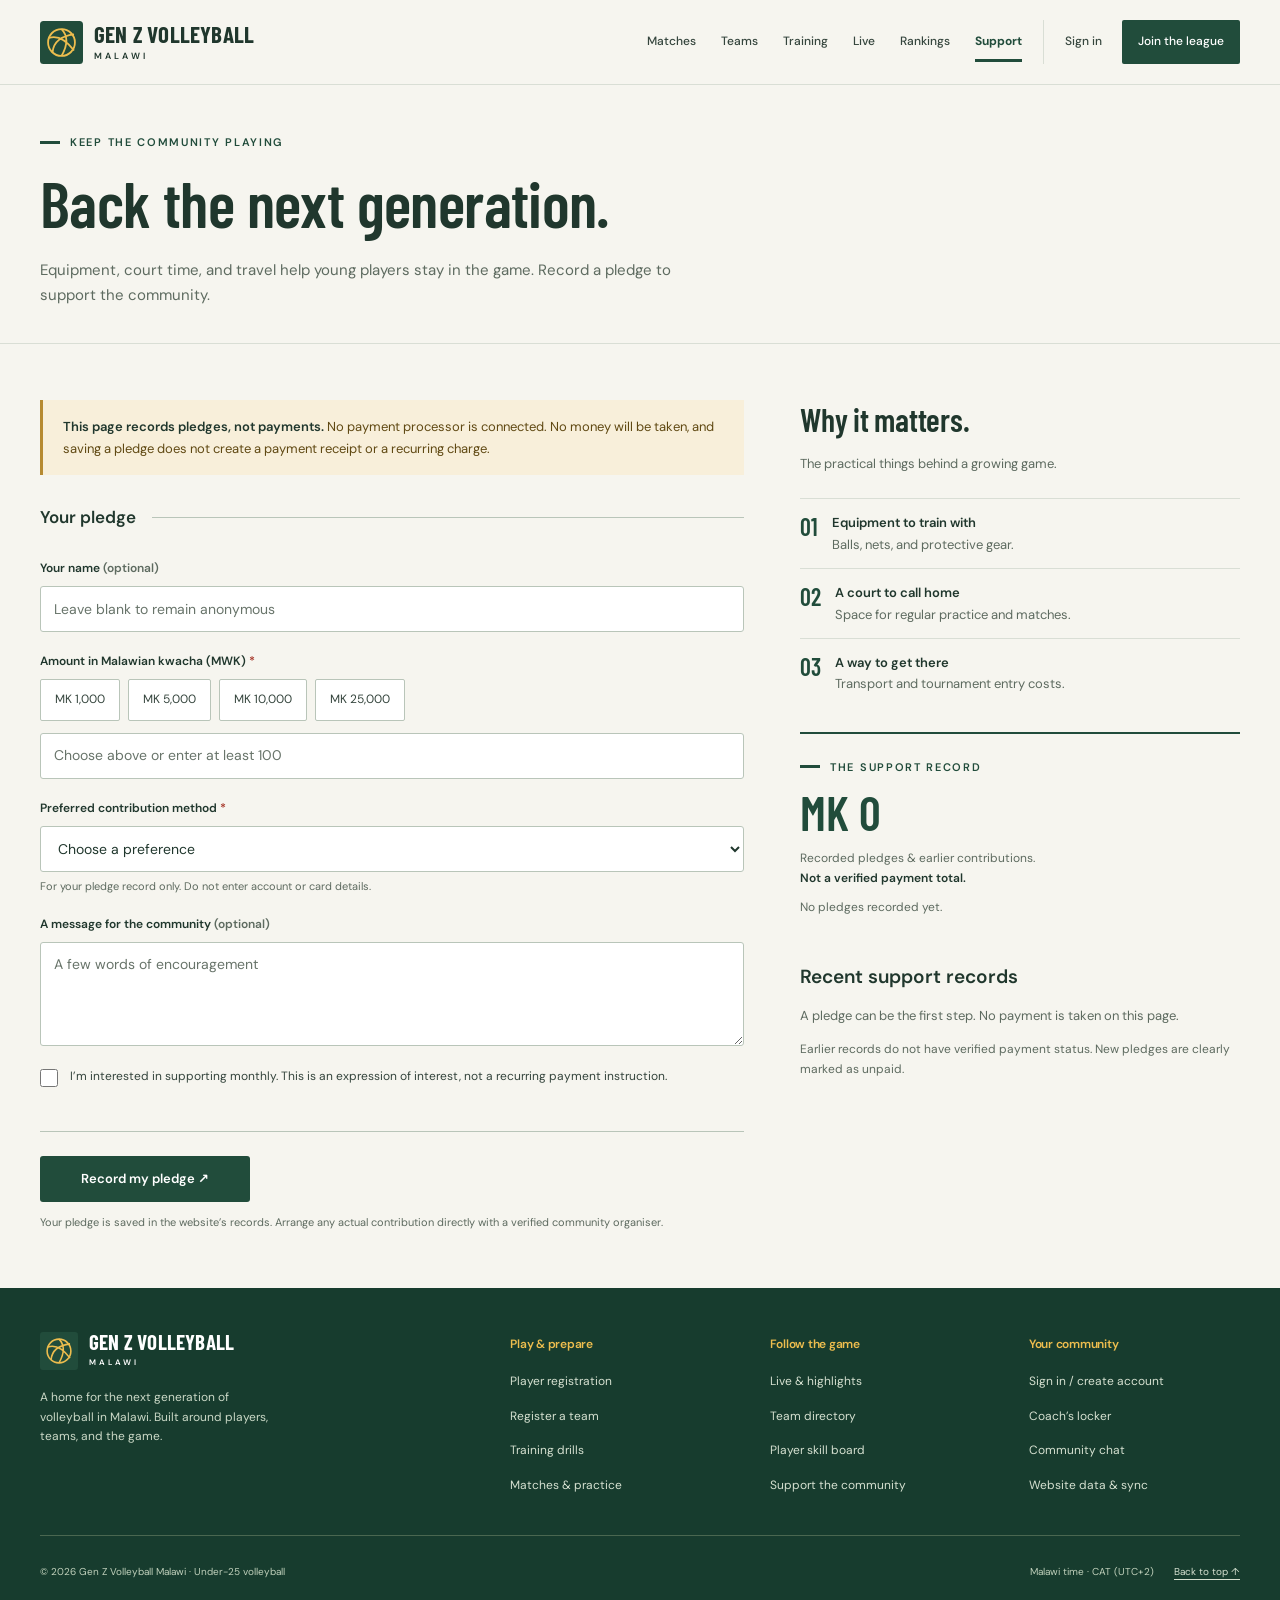
==== commit 1b9736b5: "Redesign volleyball site and add responsive QA coverage Co-authored-by: arena-agent <297053741+arena" ====
--- a/donate.html
+++ b/donate.html
@@ -1,194 +1,231 @@
-<!DOCTYPE html>
+<!doctype html>
 <html lang="en">
-<head>
-<meta charset="UTF-8">
-<meta name="viewport" content="width=device-width, initial-scale=1.0">
-<title>Donate — Gen Z Volleyball Malawi</title>
-<link rel="preconnect" href="https://fonts.googleapis.com">
-<link rel="preconnect" href="https://fonts.gstatic.com" crossorigin>
-<link href="https://fonts.googleapis.com/css2?family=Inter:wght@400;500;600;700;800&display=swap" rel="stylesheet">
-<link rel="stylesheet" href="css/styles.css">
-<link rel="icon" type="image/svg+xml" href="data:image/svg+xml,%3Csvg xmlns='http://www.w3.org/2000/svg' viewBox='0 0 100 100'%3E%3Crect width='100' height='100' fill='%230b1020'/%3E%3Ccircle cx='50' cy='50' r='40' fill='%23e8b33a'/%3E%3Cpath d='M35 50 Q50 30 65 50 Q50 70 35 50 Z' fill='%230b1020'/%3E%3C/svg%3E">
-</head>
-<body>
-
-<nav class="nav"></nav>
-
-<div class="ticker"><div class="ticker-track container"></div></div>
-
-<main>
-  <section class="hero">
-    <div class="container">
-      <span class="tag tag-yellow">Support Us</span>
-      <h1>Fuel the Next Generation</h1>
-      <p>Every kwacha goes directly to gear, transport to matches, court rentals, and tournament fees for our under-25 players.</p>
-    </div>
-  </section>
-
-  <section>
-    <div class="container">
-      <div class="grid-2">
-        <!-- DONATION FORM -->
-        <div class="card">
-          <h3>Make a Donation</h3>
-          <form id="donate-form" style="margin-top:var(--space-6);">
-            <div class="form-group">
-              <label>Your Name</label>
-              <input type="text" name="name" class="form-control" placeholder="Optional — leave blank to donate anonymously">
+  <head>
+    <meta charset="utf-8" />
+    <meta name="viewport" content="width=device-width, initial-scale=1" />
+    <title>Support the community — Gen Z Volleyball Malawi</title>
+    <meta
+      name="description"
+      content="Record a pledge for Malawi’s young volleyball community. This website does not process payments."
+    />
+    <meta name="theme-color" content="#214c3b" />
+    <meta name="color-scheme" content="light" />
+    <link rel="icon" type="image/svg+xml" href="assets/brand/mark.svg" />
+    <link
+      rel="preload"
+      href="assets/fonts/dm-sans-400.woff2"
+      as="font"
+      type="font/woff2"
+      crossorigin
+    />
+    <link
+      rel="preload"
+      href="assets/fonts/barlow-condensed-600.woff2"
+      as="font"
+      type="font/woff2"
+      crossorigin
+    />
+    <link rel="stylesheet" href="css/styles.css" />
+  </head>
+  <body id="top">
+    <nav class="nav"></nav>
+    <main id="main">
+      <header class="page-heading">
+        <div class="container">
+          <div class="eyebrow">Keep the community playing</div>
+          <h1>Back the next generation.</h1>
+          <p>
+            Equipment, court time, and travel help young players stay in the
+            game. Record a pledge to support the community.
+          </p>
+        </div>
+      </header>
+      <div class="section">
+        <div class="container content-aside">
+          <div class="form-main">
+            <div class="notice warning" style="margin-bottom: 28px">
+              <strong>This page records pledges, not payments.</strong> No
+              payment processor is connected. No money will be taken, and saving
+              a pledge does not create a payment receipt or a recurring charge.
             </div>
-            <div class="form-group">
-              <label>Amount (MWK) <span class="muted" style="font-weight:400;">*</span></label>
-              <div style="display:flex; gap:var(--space-3); margin-bottom:var(--space-3); flex-wrap:wrap;">
-                <button type="button" class="btn btn-sm amount-preset btn-ghost" data-amt="1000">MK 1,000</button>
-                <button type="button" class="btn btn-sm amount-preset btn-ghost" data-amt="5000">MK 5,000</button>
-                <button type="button" class="btn btn-sm amount-preset btn-ghost" data-amt="10000">MK 10,000</button>
-                <button type="button" class="btn btn-sm amount-preset btn-ghost" data-amt="25000">MK 25,000</button>
-                <button type="button" class="btn btn-sm amount-preset btn-ghost" data-amt="50000">MK 50,000</button>
+            <form id="donate-form">
+              <fieldset class="form-section">
+                <legend>Your pledge</legend>
+                <div class="form-group">
+                  <label for="donor-name"
+                    >Your name <span class="muted">(optional)</span></label
+                  ><input
+                    class="form-control"
+                    id="donor-name"
+                    name="name"
+                    maxlength="100"
+                    autocomplete="name"
+                    placeholder="Leave blank to remain anonymous"
+                  />
+                </div>
+                <div class="form-group">
+                  <label for="donation-amount"
+                    >Amount in Malawian kwacha (MWK)
+                    <span class="required">*</span></label
+                  >
+                  <div
+                    class="amount-presets"
+                    role="group"
+                    aria-label="Suggested pledge amounts"
+                  >
+                    <button
+                      type="button"
+                      class="amount-preset"
+                      data-amt="1000"
+                      aria-pressed="false"
+                    >
+                      MK 1,000</button
+                    ><button
+                      type="button"
+                      class="amount-preset"
+                      data-amt="5000"
+                      aria-pressed="false"
+                    >
+                      MK 5,000</button
+                    ><button
+                      type="button"
+                      class="amount-preset"
+                      data-amt="10000"
+                      aria-pressed="false"
+                    >
+                      MK 10,000</button
+                    ><button
+                      type="button"
+                      class="amount-preset"
+                      data-amt="25000"
+                      aria-pressed="false"
+                    >
+                      MK 25,000
+                    </button>
+                  </div>
+                  <input
+                    class="form-control"
+                    id="donation-amount"
+                    name="amount"
+                    type="number"
+                    min="100"
+                    max="100000000"
+                    step="1"
+                    required
+                    placeholder="Choose above or enter at least 100"
+                  />
+                </div>
+                <div class="form-group">
+                  <label for="donation-method"
+                    >Preferred contribution method
+                    <span class="required">*</span></label
+                  ><select
+                    class="form-control"
+                    id="donation-method"
+                    name="method"
+                    required
+                  >
+                    <option value="">Choose a preference</option>
+                    <option>Airtel Money</option>
+                    <option>TNM Mpamba</option>
+                    <option>Bank transfer</option>
+                    <option>Card, when available</option></select
+                  ><small class="form-hint"
+                    >For your pledge record only. Do not enter account or card
+                    details.</small
+                  >
+                </div>
+                <div class="form-group">
+                  <label for="donation-message"
+                    >A message for the community
+                    <span class="muted">(optional)</span></label
+                  ><textarea
+                    class="form-control"
+                    id="donation-message"
+                    name="message"
+                    maxlength="500"
+                    placeholder="A few words of encouragement"
+                  ></textarea>
+                </div>
+                <div class="checkbox-row">
+                  <input
+                    id="donation-recurring"
+                    name="recurring"
+                    type="checkbox"
+                  /><label for="donation-recurring"
+                    >I’m interested in supporting monthly. This is an expression
+                    of interest, not a recurring payment instruction.</label
+                  >
+                </div>
+              </fieldset>
+              <div class="form-submit">
+                <button class="btn btn-primary" type="submit">
+                  Record my pledge ↗
+                </button>
+                <p class="form-hint">
+                  Your pledge is saved in the website’s records. Arrange any
+                  actual contribution directly with a verified community
+                  organiser.
+                </p>
               </div>
-              <input type="number" name="amount" class="form-control" min="100" placeholder="Custom amount" required>
+              <div class="form-status" role="status"></div>
+            </form>
+          </div>
+          <aside>
+            <h2 style="font-size: 32px">Why it matters.</h2>
+            <p class="muted small" style="margin-top: 14px">
+              The practical things behind a growing game.
+            </p>
+            <ul class="support-purposes">
+              <li>
+                <span>01</span>
+                <div>
+                  <strong>Equipment to train with</strong>
+                  <p class="muted small">Balls, nets, and protective gear.</p>
+                </div>
+              </li>
+              <li>
+                <span>02</span>
+                <div>
+                  <strong>A court to call home</strong>
+                  <p class="muted small">
+                    Space for regular practice and matches.
+                  </p>
+                </div>
+              </li>
+              <li>
+                <span>03</span>
+                <div>
+                  <strong>A way to get there</strong>
+                  <p class="muted small">
+                    Transport and tournament entry costs.
+                  </p>
+                </div>
+              </li>
+            </ul>
+            <div class="pledge-summary">
+              <div class="eyebrow">The support record</div>
+              <div class="pledge-total" id="pledge-total">MK 0</div>
+              <p>
+                Recorded pledges & earlier contributions.<br /><strong
+                  >Not a verified payment total.</strong
+                >
+              </p>
+              <p id="pledge-count">No pledges recorded yet.</p>
             </div>
-            <div class="form-group">
-              <label>Payment Method <span class="muted" style="font-weight:400;">*</span></label>
-              <select name="method" class="form-control" required>
-                <option value="">— Select —</option>
-                <option>Mobile Money (Airtel Money)</option>
-                <option>Mobile Money (TNM Mpamba)</option>
-                <option>Bank Transfer</option>
-                <option>Card</option>
-              </select>
-            </div>
-            <div class="form-group">
-              <label>Message (optional)</label>
-              <textarea name="message" class="form-control" placeholder="Leave a message of support for the team…"></textarea>
-            </div>
-            <div class="form-group checkbox-row">
-              <input type="checkbox" name="recurring">
-              <label>Make this a monthly recurring donation</label>
-            </div>
-            <button type="submit" class="btn btn-primary btn-block" style="margin-top:var(--space-4);">Donate Now</button>
-            <p class="muted text-center" style="font-size:0.8rem; margin-top:var(--space-3);">Secure & encrypted. You'll receive a confirmation SMS.</p>
-          </form>
-        </div>
-
-        <!-- IMPACT + PROGRESS + SUPPORTERS -->
-        <div>
-          <div class="card">
-            <h3>Your Impact</h3>
-            <div class="grid-2" style="margin-top:var(--space-4);">
-              <div class="text-center">
-                <p style="font-size:1.75rem; font-weight: 800; color: var(--c-accent);">MK 5K</p>
-                <p class="muted" style="font-size:0.85rem;">Buys 1 official volleyball</p>
-              </div>
-              <div class="text-center">
-                <p style="font-size:1.75rem; font-weight: 800; color: var(--c-accent);">MK 15K</p>
-                <p class="muted" style="font-size:0.85rem;">Knee pads for a full team</p>
-              </div>
-              <div class="text-center">
-                <p style="font-size:1.75rem; font-weight: 800; color: var(--c-accent);">MK 30K</p>
-                <p class="muted" style="font-size:0.85rem;">Court rental for 1 month</p>
-              </div>
-              <div class="text-center">
-                <p style="font-size:1.75rem; font-weight: 800; color: var(--c-accent);">MK 100K</p>
-                <p class="muted" style="font-size:0.85rem;">Sends a team to nationals</p>
-              </div>
-            </div>
-          </div>
-
-          <div class="card" style="margin-top:var(--space-6);">
-            <h3>Fundraiser Progress</h3>
-            <p style="margin-top:var(--space-3);"><strong>Season 2026 Equipment Drive</strong></p>
-            <div class="progress" style="margin-top:var(--space-3); height: 10px;">
-              <div class="progress-bar teal" id="donation-progress" style="width: 0%;"></div>
-            </div>
-            <div class="progress-label">
-              <span id="donation-raised">MK 0 raised</span>
-              <span>Goal: MK 1,000,000</span>
-            </div>
-            <p class="muted" style="font-size:0.85rem; margin-top:var(--space-3);" id="donation-supporter-count">No supporters yet — be the first!</p>
-          </div>
-
-          <div class="card" style="margin-top:var(--space-6);">
-            <h3>Recent Supporters</h3>
-            <div id="recent-donations" style="margin-top:var(--space-3);"></div>
-            <p id="donations-empty" class="text-center muted" style="font-size:0.9rem;">Be the first to donate!</p>
-          </div>
+            <h3 style="margin-top: 24px">Recent support records</h3>
+            <div id="recent-donations"></div>
+            <p class="table-note">
+              Earlier records do not have verified payment status. New pledges
+              are clearly marked as unpaid.
+            </p>
+          </aside>
         </div>
       </div>
-    </div>
-  </section>
-</main>
-
-<footer class="footer"></footer>
-
-<script src="js/livestream.js"></script>
-<script src="js/supabase-sync.js"></script>
-<script src="js/app.js"></script>
-<script>
-APP.renderTicker();
-
-document.querySelectorAll('.amount-preset').forEach(b => {
-  b.addEventListener('click', () => {
-    document.querySelector('input[name=amount]').value = b.dataset.amt;
-    document.querySelectorAll('.amount-preset').forEach(x => { x.classList.remove('btn-primary'); x.classList.add('btn-ghost'); });
-    b.classList.remove('btn-ghost');
-    b.classList.add('btn-primary');
-  });
-});
-
-document.getElementById('donate-form').addEventListener('submit', e => {
-  e.preventDefault();
-  const fd = new FormData(e.target);
-  const amt = parseInt(fd.get('amount'));
-  if (!amt || amt < 100) return APP.toast('Minimum donation is MK 100', 'error');
-  const donation = {
-    id: APP.uid(),
-    name: fd.get('name') || 'Anonymous',
-    amount: amt,
-    method: fd.get('method'),
-    message: fd.get('message'),
-    recurring: !!fd.get('recurring'),
-    date: new Date().toISOString()
-  };
-  APP.data.donations.push(donation);
-  APP.save();
-  APP.toast(`Thank you for donating MK ${amt.toLocaleString()}!`, 'success');
-  e.target.reset();
-  document.querySelectorAll('.amount-preset').forEach(x => { x.classList.remove('btn-primary'); x.classList.add('btn-ghost'); });
-  renderDonations();
-});
-
-function renderDonations() {
-  const list = document.getElementById('recent-donations');
-  const empty = document.getElementById('donations-empty');
-  const recent = APP.data.donations.slice().reverse().slice(0, 5);
-  if (!recent.length) {
-    list.innerHTML = '';
-    empty.style.display = 'block';
-  } else {
-    empty.style.display = 'none';
-    list.innerHTML = recent.map(d => `
-      <div style="padding: var(--space-3) 0; border-bottom: 1px solid rgba(255,255,255,0.05);">
-        <div style="display:flex; justify-content:space-between; align-items:center;">
-          <strong>${APP.escapeHtml(d.name)}</strong>
-          <span style="color: var(--c-accent); font-weight: 700;">MK ${d.amount.toLocaleString()}</span>
-        </div>
-        ${d.message ? `<p class="muted" style="font-size:0.85rem; font-style:italic;">"${APP.escapeHtml(d.message)}"</p>` : ''}
-        <small class="muted">${APP.fmtDate(d.date)} ${d.recurring ? '• monthly' : ''}</small>
-      </div>
-    `).join('');
-  }
-
-  const total = APP.data.donations.reduce((sum, d) => sum + (d.amount || 0), 0);
-  const goal = 1000000;
-  const pct = Math.min(100, Math.round((total / goal) * 100));
-  const supporters = APP.data.donations.length;
-  document.getElementById('donation-progress').style.width = pct + '%';
-  document.getElementById('donation-raised').textContent = `MK ${total.toLocaleString()} raised (${pct}%)`;
-  document.getElementById('donation-supporter-count').textContent = supporters === 0
-    ? 'No supporters yet — be the first!'
-    : `${pct}% funded by ${supporters} supporter${supporters === 1 ? '' : 's'}`;
-}
-renderDonations();
-</script>
-</body>
+    </main>
+    <footer class="footer"></footer>
+    <script src="js/supabase-sync.js" defer></script>
+    <script src="js/app.js" defer></script>
+    <script src="js/pages/donate.js" defer></script>
+  </body>
 </html>
--- a/css/styles.css
+++ b/css/styles.css
@@ -1,31 +1,67 @@
-/* =========================================================
-   Gen Z Volleyball Malawi — Redesigned Styles
-   Professional, intentional, community-focused
-   No gradients, no glows, no glassmorphism, no 3D gimmicks
-   ========================================================= */
-
+/* GZVM — a match-day identity: court green, warm paper, scoreboard type.
+   Fonts are self-hosted. No runtime CSS framework or build step is required. */
+@font-face {
+  font-family: Barlow;
+  src: url("../assets/fonts/barlow-condensed-600.woff2") format("woff2");
+  font-style: normal;
+  font-weight: 600;
+  font-display: swap;
+}
+@font-face {
+  font-family: Barlow;
+  src: url("../assets/fonts/barlow-condensed-700.woff2") format("woff2");
+  font-style: normal;
+  font-weight: 700;
+  font-display: swap;
+}
+@font-face {
+  font-family: DM;
+  src: url("../assets/fonts/dm-sans-400.woff2") format("woff2");
+  font-style: normal;
+  font-weight: 400;
+  font-display: swap;
+}
+@font-face {
+  font-family: DM;
+  src: url("../assets/fonts/dm-sans-500.woff2") format("woff2");
+  font-style: normal;
+  font-weight: 500;
+  font-display: swap;
+}
+@font-face {
+  font-family: DM;
+  src: url("../assets/fonts/dm-sans-600.woff2") format("woff2");
+  font-style: normal;
+  font-weight: 600;
+  font-display: swap;
+}
+@font-face {
+  font-family: DM;
+  src: url("../assets/fonts/dm-sans-700.woff2") format("woff2");
+  font-style: normal;
+  font-weight: 700;
+  font-display: swap;
+}
 :root {
-  /* Color — one accent, purposeful status colors */
-  --c-bg: #0b1020;            /* deep navy background */
-  --c-surface: #141c30;       /* card / input surface */
-  --c-surface-hover: #1c2642; /* hover surface */
-  --c-text: #e8eef7;          /* primary text (near white) */
-  --c-text-soft: #9fb0c8;     /* secondary / muted text */
-  --c-text-dim: #5b6a88;      /* tertiary text */
-  --c-accent: #e8b33a;        /* court gold — primary accent (CTAs, active states) */
-  --c-accent-hover: #f4c863;
-  --c-accent-soft: rgba(232, 179, 58, 0.12);
-  --c-danger: #e4572e;        /* live / error */
-  --c-success: #2e9e6b;       /* confirmed / teal */
-  --c-border: rgba(255, 255, 255, 0.08);
-  --c-border-hover: rgba(255, 255, 255, 0.18);
-  --c-focus: rgba(232, 179, 58, 0.35);
-
-  /* Radius — restrained */
-  --radius: 8px;
-  --radius-sm: 5px;
-
-  /* Spacing — strict 8px grid */
+  --paper: #f6f5ef;
+  --white: #fff;
+  --ink: #20372d;
+  --body: #35453d;
+  --muted: #5e6b60;
+  --green: #214c3b;
+  --green-dark: #173c2e;
+  --green-light: #e8eee7;
+  --gold: #edbd4e;
+  --gold-hover: #f5cc70;
+  --line: #d9ded5;
+  --line-strong: #b9c5b9;
+  --red: #a7392c;
+  --red-soft: #f8e9e4;
+  --amber: #795411;
+  --amber-soft: #f8efda;
+  --font: "DM", system-ui, -apple-system, "Segoe UI", sans-serif;
+  --display: Barlow, "Arial Narrow", Impact, sans-serif;
+  --radius: 3px;
   --space-1: 4px;
   --space-2: 8px;
   --space-3: 12px;
@@ -36,1105 +72,3242 @@
   --space-10: 40px;
   --space-12: 48px;
   --space-16: 64px;
-
-  /* Typography — single family, disciplined scale */
-  --font: 'Inter', system-ui, -apple-system, Segoe UI, Roboto, sans-serif;
-
-  /* Z-index scale */
-  --z-nav: 100;
-  --z-modal: 200;
-}
-
-/* ============ RESET & BASE ============ */
-* { box-sizing: border-box; margin: 0; padding: 0; }
-
-html { scroll-behavior: smooth; }
-
+}
+*,
+*::before,
+*::after {
+  box-sizing: border-box;
+}
+html {
+  scroll-behavior: smooth;
+  scroll-padding-top: 100px;
+}
 body {
-  background: var(--c-bg);
-  color: var(--c-text);
-  font-family: var(--font);
-  font-size: 1rem;
-  line-height: 1.6;
-  overflow-x: hidden;
+  margin: 0;
+  background: var(--paper);
+  color: var(--body);
+  font: 400 15px/1.65 var(--font);
   -webkit-font-smoothing: antialiased;
 }
-
-img { display: block; max-width: 100%; height: auto; }
-
-a { color: var(--c-accent); text-decoration: none; }
-a:hover { color: var(--c-accent-hover); text-decoration: underline; }
-
-h1, h2, h3, h4, h5 {
-  font-family: var(--font);
-  line-height: 1.25;
-  color: var(--c-text);
-}
-
-h1 { font-size: clamp(2rem, 5vw, 3rem); font-weight: 800; letter-spacing: -0.02em; }
-h2 { font-size: clamp(1.5rem, 3vw, 2rem); font-weight: 700; letter-spacing: -0.01em; }
-h3 { font-size: clamp(1.15rem, 2vw, 1.35rem); font-weight: 700; }
-h4 { font-size: 1rem; font-weight: 700; }
-
-p { margin: 0 0 var(--space-4) 0; color: var(--c-text); }
-
-.muted { color: var(--c-text-soft); }
-.text-center { text-align: center; }
-
-strong, b { color: var(--c-text); }
-
-ul, ol { margin: 0 0 var(--space-4) var(--space-6); }
-li { margin-bottom: var(--space-2); }
-
-section { margin: var(--space-16) 0; }
-
+h1,
+h2,
+h3,
+h4,
+p,
+figure {
+  margin: 0;
+}
+h1,
+h2,
+h3,
+h4 {
+  color: var(--ink);
+  line-height: 1.2;
+}
+h1,
+h2 {
+  font-family: var(--display);
+  font-weight: 600;
+}
+h1 {
+  font-size: clamp(44px, 5vw, 64px);
+  letter-spacing: -0.6px;
+}
+h2 {
+  font-size: 34px;
+  letter-spacing: -0.25px;
+}
+h3 {
+  font-size: 19px;
+  font-weight: 600;
+}
+h4 {
+  font-size: 15px;
+  font-weight: 600;
+}
+p + p {
+  margin-top: 12px;
+}
+a {
+  color: var(--green);
+  text-underline-offset: 4px;
+}
+a:hover {
+  text-decoration-thickness: 2px;
+}
+strong,
+b {
+  font-weight: 600;
+  color: var(--ink);
+}
+img,
+svg,
+video {
+  max-width: 100%;
+}
+img {
+  display: block;
+}
+button,
+input,
+select,
+textarea {
+  font: inherit;
+}
+button,
+a,
+input,
+select,
+textarea,
+summary {
+  -webkit-tap-highlight-color: transparent;
+}
+button {
+  cursor: pointer;
+}
+button:disabled {
+  cursor: not-allowed;
+  opacity: 0.5;
+}
+button {
+  color: inherit;
+}
+input,
+select,
+textarea {
+  max-width: 100%;
+}
+button:focus-visible,
+a:focus-visible,
+summary:focus-visible {
+  outline: 3px solid #bc8620;
+  outline-offset: 4px;
+}
+input:focus-visible,
+select:focus-visible,
+textarea:focus-visible {
+  outline: 2px solid var(--green);
+  outline-offset: 2px;
+}
+::selection {
+  background: var(--gold);
+  color: var(--green-dark);
+}
+[hidden] {
+  display: none !important;
+}
+.sr-only {
+  position: absolute;
+  width: 1px;
+  height: 1px;
+  padding: 0;
+  margin: -1px;
+  overflow: hidden;
+  clip: rect(0, 0, 0, 0);
+  white-space: nowrap;
+  border: 0;
+}
+.skip-link {
+  position: fixed;
+  top: 8px;
+  left: 16px;
+  z-index: 1000;
+  background: var(--gold);
+  padding: 12px 20px;
+  transform: translateY(-150%);
+}
+.skip-link:focus {
+  transform: translateY(0);
+}
 .container {
-  width: min(1120px, 92%);
-  margin: 0 auto;
-}
-
-/* Hide the decorative 3D background & floating ball injected by JS */
-.scene-3d,
-.ball-3d {
-  display: none !important;
-}
-
-/* ============ NAVIGATION ============ */
-.nav {
-  position: sticky;
-  top: 0;
-  z-index: var(--z-nav);
-  background: rgba(11, 16, 32, 0.92);
-  border-bottom: 1px solid var(--c-border);
-  backdrop-filter: none;
-}
-
-.nav-inner {
+  width: min(1200px, calc(100% - 80px));
+  margin-inline: auto;
+}
+.container-narrow {
+  width: min(760px, calc(100% - 48px));
+  margin-inline: auto;
+}
+.muted {
+  color: var(--muted);
+}
+.small {
+  font-size: 13px;
+}
+.text-center {
+  text-align: center;
+}
+.text-right {
+  text-align: right;
+}
+.eyebrow {
+  font-size: 11px;
+  font-weight: 600;
+  letter-spacing: 1.7px;
+  text-transform: uppercase;
+  color: var(--green);
   display: flex;
   align-items: center;
+  gap: 10px;
+}
+.eyebrow::before {
+  content: "";
+  width: 20px;
+  height: 3px;
+  background: currentColor;
+}
+.number {
+  font-variant-numeric: tabular-nums;
+}
+.divider {
+  border: 0;
+  border-top: 1px solid var(--line);
+  margin: 32px 0;
+}
+.cluster {
+  display: flex;
+  align-items: center;
+  flex-wrap: wrap;
+  gap: 12px;
+}
+.stack > * + * {
+  margin-top: 16px;
+}
+.section {
+  padding-block: 56px;
+}
+.section + .section {
+  border-top: 1px solid var(--line);
+}
+.section-heading {
+  display: flex;
+  align-items: flex-end;
   justify-content: space-between;
-  padding: var(--space-3) 0;
-}
-
-.brand {
-  display: flex;
-  align-items: center;
-  gap: var(--space-3);
-  color: var(--c-text);
-  font-family: var(--font);
-  font-size: 1.25rem;
-  font-weight: 800;
-  letter-spacing: -0.02em;
-}
-
-.brand .logo {
-  width: 34px;
-  height: 34px;
-  border-radius: var(--radius-sm);
-  background: var(--c-accent);
-  color: var(--c-bg);
+  gap: 24px;
+  margin-bottom: 28px;
+}
+.section-heading .eyebrow {
+  margin-bottom: 10px;
+}
+.section-heading p {
+  margin-top: 10px;
+  max-width: 62ch;
+  color: var(--muted);
+}
+.section-heading > a,
+.section-heading > .text-link {
+  flex-shrink: 0;
+}
+.section-tint {
+  background: var(--green-light);
+}
+.section-white {
+  background: var(--white);
+}
+.grid-2 {
   display: grid;
-  place-items: center;
-  font-size: 1.5rem;
-}
-
-.brand small {
-  display: block;
-  font-size: 0.62rem;
-  color: var(--c-text-dim);
-  letter-spacing: 0.12em;
-  text-transform: uppercase;
-  font-family: var(--font);
-  font-weight: 600;
-  margin-top: 0.05em;
-}
-
-.nav-links {
-  display: flex;
-  gap: var(--space-2);
-  align-items: center;
-  list-style: none;
-}
-
-.nav-links a {
-  color: var(--c-text-soft);
-  padding: var(--space-2) var(--space-4);
-  border-radius: var(--radius-sm);
-  font-size: 0.9rem;
-  font-weight: 600;
-  text-decoration: none;
-  transition: background 0.15s, color 0.15s;
-}
-
-.nav-links a:hover { background: var(--c-surface); color: var(--c-text); }
-.nav-links a.active { background: var(--c-accent-soft); color: var(--c-accent); }
-
-.nav-toggle {
+  grid-template-columns: repeat(2, minmax(0, 1fr));
+  gap: 32px;
+}
+.grid-3 {
+  display: grid;
+  grid-template-columns: repeat(3, minmax(0, 1fr));
+  gap: 24px;
+}
+.content-aside {
+  display: grid;
+  grid-template-columns: minmax(0, 1.6fr) minmax(280px, 1fr);
+  gap: 56px;
+}
+.content-aside > * {
+  min-width: 0;
+}
+.empty-state {
+  padding: 36px 24px;
+  text-align: left;
+  border-top: 1px solid var(--line);
+  border-bottom: 1px solid var(--line);
+}
+.empty-state h3 {
+  margin-bottom: 8px;
+}
+.empty-state p {
+  max-width: 56ch;
+  color: var(--muted);
+}
+.empty-state .btn,
+.empty-state .text-link {
+  display: inline-flex;
+  margin-top: 18px;
+}
+.empty-state.compact {
+  padding: 24px 0;
+  border-bottom: 0;
+}
+.notice {
+  padding: 16px 20px;
+  border-left: 3px solid var(--green);
+  background: var(--green-light);
+  font-size: 13px;
+  color: var(--ink);
+}
+.notice.warning {
+  border-color: #b68a31;
+  background: var(--amber-soft);
+  color: #604913;
+}
+.notice.error {
+  border-color: var(--red);
+  background: var(--red-soft);
+  color: var(--red);
+}
+.notice.success {
+  border-color: var(--green);
+  background: var(--green-light);
+}
+.notice p {
+  margin: 0;
+}
+.notice a {
+  color: inherit;
+}
+.form-status:empty {
   display: none;
-  background: none;
-  border: none;
-  color: var(--c-text);
-  font-size: 1.5rem;
-  cursor: pointer;
-  padding: var(--space-2);
-}
-
-@media (max-width: 768px) {
-  .nav-links {
-    position: absolute;
-    top: 100%;
-    left: 0;
-    right: 0;
-    background: var(--c-bg);
-    flex-direction: column;
-    padding: var(--space-4);
-    transform: translateY(-150%);
-    opacity: 0;
-    visibility: hidden;
-    transition: transform 0.2s, opacity 0.2s, visibility 0.2s;
-    border-top: 1px solid var(--c-border);
-  }
-  .nav-links.open {
-    transform: translateY(0);
-    opacity: 1;
-    visibility: visible;
-  }
-  .nav-toggle { display: block; }
-}
-
-/* ============ BUTTONS ============ */
+}
+.form-status {
+  margin-top: 18px;
+}
+.loading {
+  color: var(--muted);
+  font-size: 13px;
+}
+.loading::before {
+  content: "";
+  display: inline-block;
+  width: 12px;
+  height: 12px;
+  border: 2px solid var(--line);
+  border-top-color: var(--green);
+  border-radius: 50%;
+  margin-right: 8px;
+  animation: spin 0.7s linear infinite;
+}
+@keyframes spin {
+  to {
+    transform: rotate(360deg);
+  }
+}
+/* Buttons are actions; links are navigation. */
 .btn {
   display: inline-flex;
   align-items: center;
   justify-content: center;
-  gap: var(--space-2);
-  padding: var(--space-3) var(--space-6);
+  gap: 12px;
+  min-height: 46px;
+  padding: 12px 20px;
+  border: 1px solid transparent;
   border-radius: var(--radius);
-  font-family: var(--font);
-  font-size: 0.92rem;
-  font-weight: 700;
-  border: 1px solid transparent;
-  cursor: pointer;
+  font-size: 13px;
+  font-weight: 600;
+  line-height: 1.4;
   text-decoration: none;
-  transition: background 0.15s, border-color 0.15s, color 0.15s;
-  line-height: 1;
-}
-
-.btn:active { transform: translateY(1px); }
-
+  transition:
+    background 0.15s,
+    color 0.15s,
+    border-color 0.15s;
+}
+.btn:hover {
+  text-decoration: none;
+}
 .btn-primary {
-  background: var(--c-accent);
-  color: var(--c-bg);
-}
-
+  background: var(--green);
+  color: white;
+}
 .btn-primary:hover {
-  background: var(--c-accent-hover);
-  color: var(--c-bg);
-}
-
-.btn-accent {
+  background: var(--green-dark);
+  color: white;
+}
+.btn-gold {
+  background: var(--gold);
+  color: var(--green-dark);
+}
+.btn-gold:hover {
+  background: var(--gold-hover);
+}
+.btn-secondary {
+  border-color: var(--line-strong);
   background: transparent;
-  color: var(--c-accent);
-  border-color: var(--c-accent);
-}
-
-.btn-accent:hover {
-  background: var(--c-accent);
-  color: var(--c-bg);
-}
-
+  color: var(--green);
+}
+.btn-secondary:hover {
+  background: var(--green-light);
+  border-color: var(--green);
+}
 .btn-ghost {
   background: transparent;
-  color: var(--c-text-soft);
-  border-color: transparent;
-}
-
+  color: var(--green);
+  padding-inline: 12px;
+}
 .btn-ghost:hover {
-  background: var(--c-surface);
-  color: var(--c-text);
-}
-
-.btn-sm { padding: var(--space-2) var(--space-4); font-size: 0.85rem; }
-.btn-block { width: 100%; }
-
-.btn[disabled] { opacity: 0.5; cursor: not-allowed; }
-
-/* ============ CARDS ============ */
-.card {
-  background: var(--c-surface);
-  border: 1px solid var(--c-border);
-  border-radius: var(--radius);
-  padding: var(--space-6);
-  transition: border-color 0.15s, background 0.15s;
-}
-
-.card:hover { border-color: var(--c-border-hover); }
-
-.card.text-center { text-align: center; }
-
-/* Remove the old 3D tilt classes — keep names for JS compat but neutralize */
-.card-3d { transform: none !important; transition: none !important; }
-.card-glass { background: var(--c-surface); backdrop-filter: none; -webkit-backdrop-filter: none; }
-
-/* ============ FORM CONTROLS ============ */
-.form-group { margin: 0 0 var(--space-4) 0; }
-
-.form-group label {
-  display: block;
-  margin: 0 0 var(--space-2) 0;
-  font-size: 0.85rem;
-  font-weight: 700;
-  color: var(--c-text-soft);
-  letter-spacing: 0.01em;
-}
-
-.form-control {
+  background: var(--green-light);
+}
+.btn-danger {
+  background: var(--red);
+  color: white;
+}
+.btn-sm {
+  min-height: 40px;
+  padding: 9px 14px;
+  font-size: 12px;
+}
+.btn-block {
   width: 100%;
-  padding: var(--space-3) var(--space-4);
-  background: var(--c-surface);
-  color: var(--c-text);
-  border: 1px solid var(--c-border);
-  border-radius: var(--radius);
-  font-family: var(--font);
-  font-size: 0.95rem;
-  transition: border-color 0.15s, box-shadow 0.15s;
-}
-
-.form-control:focus {
-  outline: none;
-  border-color: var(--c-accent);
-  box-shadow: 0 0 0 3px var(--c-focus);
-}
-
-.form-control::placeholder { color: var(--c-text-dim); }
-textarea.form-control { min-height: 120px; resize: vertical; }
-select.form-control { cursor: pointer; appearance: none; background-image: none; }
-
-.file-drop {
-  border: 1px dashed var(--c-border);
-  padding: var(--space-5) var(--space-4);
-  text-align: center;
-  border-radius: var(--radius);
-  cursor: pointer;
-  color: var(--c-text-soft);
-  transition: border-color 0.15s, color 0.15s, background 0.15s;
-}
-
-.file-drop:hover { border-color: var(--c-accent); color: var(--c-accent); background: var(--c-accent-soft); }
-.file-drop.drag { border-color: var(--c-accent); color: var(--c-accent); background: var(--c-accent-soft); }
-
-.checkbox-row {
-  display: flex;
-  align-items: flex-start;
-  gap: var(--space-3);
-  font-size: 0.9rem;
-  color: var(--c-text);
-}
-
-.checkbox-row input { margin-top: 0.15em; flex-shrink: 0; }
-
-/* ============ LAYOUT GRIDS ============ */
-.row { display: flex; flex-wrap: wrap; gap: var(--space-6); }
-.col { flex: 1 1 280px; }
-
-.grid-2 { display: grid; grid-template-columns: repeat(auto-fit, minmax(300px, 1fr)); gap: var(--space-6); }
-.grid-3 { display: grid; grid-template-columns: repeat(auto-fit, minmax(260px, 1fr)); gap: var(--space-6); }
-.grid-4 { display: grid; grid-template-columns: repeat(auto-fit, minmax(220px, 1fr)); gap: var(--space-5); }
-
-main { padding: var(--space-10) 0 var(--space-16); position: relative; }
-
-/* ============ SECTION HEADERS ============ */
-.section-title {
-  display: flex;
-  align-items: center;
-  gap: var(--space-3);
-  margin-bottom: var(--space-8);
-}
-
-.section-title .badge {
+}
+.btn-on-dark {
+  border-color: #759183;
+  color: white;
+  background: transparent;
+}
+.btn-on-dark:hover {
+  background: #315b49;
+}
+.text-link {
   display: inline-flex;
   align-items: center;
-  padding: var(--space-1) var(--space-4);
-  background: var(--c-surface);
-  border: 1px solid var(--c-border);
-  border-radius: var(--radius-sm);
-  color: var(--c-accent);
-  font-size: 0.7rem;
-  font-weight: 800;
-  letter-spacing: 0.12em;
-  text-transform: uppercase;
+  gap: 12px;
+  min-height: 44px;
+  font-size: 13px;
+  font-weight: 600;
+  text-decoration: none;
+}
+.text-link:hover {
+  text-decoration: underline;
+}
+.text-link .arrow {
+  font-size: 19px;
+  line-height: 1;
+}
+.icon {
+  width: 20px;
+  height: 20px;
+  display: inline-block;
+  flex-shrink: 0;
+  vertical-align: middle;
+}
+.button-row {
+  display: flex;
+  flex-wrap: wrap;
+  gap: 12px;
+  align-items: center;
+}
+/* Header */
+.skip-nav {
+  height: 0;
+}
+.nav {
+  background: var(--paper);
+  border-bottom: 1px solid var(--line);
+  position: sticky;
+  top: 0;
+  z-index: 50;
+}
+.nav-inner {
+  min-height: 84px;
+  display: flex;
+  align-items: center;
+  gap: 28px;
+}
+.brand {
+  display: flex;
+  align-items: center;
+  gap: 11px;
+  text-decoration: none;
+  color: var(--ink);
+  flex-shrink: 0;
+}
+.brand:hover {
+  text-decoration: none;
+}
+.brand img {
+  width: 43px;
+  height: 43px;
+}
+.brand-name {
+  font-family: var(--display);
+  font-size: 23px;
+  font-weight: 700;
+  line-height: 0.98;
+  letter-spacing: 0.2px;
+}
+.brand-name small {
+  display: block;
+  font-family: var(--font);
+  font-size: 9px;
+  font-weight: 600;
+  letter-spacing: 3.15px;
+  margin-top: 7px;
+}
+.nav-links {
+  display: flex;
+  align-items: center;
+  gap: 3px;
+  list-style: none;
+  margin: 0 0 0 auto;
+  padding: 0;
+}
+.nav-links a {
+  display: flex;
+  align-items: center;
+  min-height: 44px;
+  padding: 10px 11px;
+  font-size: 12px;
+  font-weight: 500;
+  text-decoration: none;
+  color: var(--body);
+  position: relative;
   white-space: nowrap;
 }
-
-.section-title h2 { margin: 0; }
-
-/* Small section tag used inside heroes */
-.tag {
+.nav-links a:hover {
+  color: var(--green);
+  background: var(--green-light);
+}
+.nav-links a[aria-current="page"] {
+  color: var(--green);
+  font-weight: 700;
+}
+.nav-links a[aria-current="page"]::after {
+  content: "";
+  position: absolute;
+  bottom: 2px;
+  height: 3px;
+  background: var(--green);
+  left: 11px;
+  right: 11px;
+}
+.nav-links .nav-account {
+  border-left: 1px solid var(--line);
+  margin-left: 7px;
+  padding-left: 10px;
+}
+.nav-links .nav-register a {
+  background: var(--green);
+  color: white;
+  padding-inline: 16px;
+  margin-left: 6px;
+  border-radius: 2px;
+}
+.nav-links .nav-register a[aria-current="page"]::after {
+  background: var(--gold);
+  bottom: 5px;
+}
+.nav-toggle {
+  display: none;
+  margin-left: auto;
+  align-items: center;
+  gap: 10px;
+  border: 1px solid var(--line-strong);
+  background: none;
+  padding: 10px 13px;
+  min-height: 44px;
+  font-size: 12px;
+  font-weight: 600;
+}
+.menu-lines {
+  width: 17px;
+  height: 12px;
+  border-top: 2px solid currentColor;
+  border-bottom: 2px solid currentColor;
+}
+.nav-toggle[aria-expanded="true"] .menu-lines {
+  height: 17px;
+  border: none;
+  position: relative;
+}
+.nav-toggle[aria-expanded="true"] .menu-lines::before,
+.nav-toggle[aria-expanded="true"] .menu-lines::after {
+  content: "";
+  position: absolute;
+  top: 7px;
+  left: 0;
+  width: 17px;
+  height: 2px;
+  background: currentColor;
+  transform: rotate(45deg);
+}
+.nav-toggle[aria-expanded="true"] .menu-lines::after {
+  transform: rotate(-45deg);
+}
+/* Page heads and the match-centre opening */
+.page-heading {
+  padding: 48px 0 36px;
+  border-bottom: 1px solid var(--line);
+}
+.page-heading .eyebrow {
+  margin-bottom: 14px;
+}
+.page-heading-row {
+  display: flex;
+  align-items: flex-end;
+  justify-content: space-between;
+  gap: 32px;
+}
+.page-heading p {
+  max-width: 65ch;
+  color: var(--muted);
+  margin-top: 16px;
+  font-size: 15px;
+}
+.page-heading .button-row {
+  flex-shrink: 0;
+  padding-bottom: 4px;
+}
+.page-body {
+  padding-block: 40px 64px;
+}
+.home-intro {
+  background: var(--green);
+  color: #e0e9df;
+  position: relative;
+}
+.home-intro .container {
+  display: grid;
+  grid-template-columns: 1.25fr 1fr;
+  gap: 80px;
+  padding-block: 52px 48px;
+}
+.home-intro .eyebrow {
+  color: var(--gold);
+  margin-bottom: 24px;
+}
+.home-intro h1 {
+  font-size: clamp(68px, 7vw, 98px);
+  line-height: 0.94;
+  font-weight: 600;
+  letter-spacing: -1px;
+  color: var(--paper);
+  max-width: 620px;
+}
+.home-intro h1 span {
+  color: var(--gold);
+}
+.home-intro-copy > p {
+  max-width: 43ch;
+  margin-top: 22px;
+  font-size: 15px;
+  line-height: 1.75;
+  color: #d0ddcf;
+}
+.home-intro .button-row {
+  margin-top: 28px;
+}
+.fixture-board {
+  align-self: center;
+  border-top: 1px solid #6f8977;
+  border-bottom: 1px solid #6f8977;
+  padding: 20px 0 22px;
+  min-width: 0;
+}
+.fixture-board-top {
+  display: flex;
+  align-items: center;
+  justify-content: space-between;
+  gap: 12px;
+  font-size: 10px;
+  letter-spacing: 1.6px;
+  font-weight: 600;
+  color: #d7e1d3;
+}
+.fixture-board .status {
+  background: #345e49;
+  color: #e4ebdf;
+}
+.fixture-board-empty {
+  padding: 27px 0 20px;
+}
+.fixture-board-empty h2 {
+  font-size: 40px;
+  color: var(--paper);
+  line-height: 1.06;
+  max-width: 12ch;
+}
+.fixture-board-empty p {
+  font-size: 13px;
+  color: #d0ddcf;
+  max-width: 35ch;
+  margin-top: 16px;
+}
+.fixture-board-bottom {
+  display: flex;
+  align-items: center;
+  justify-content: space-between;
+  gap: 12px;
+  border-top: 1px solid #54745e;
+  padding-top: 14px;
+  font-size: 11px;
+  color: #d0ddcf;
+}
+.fixture-board a {
+  color: var(--gold);
+}
+.fixture-board .fixture-match {
+  padding: 24px 0;
+}
+.fixture-match h2 {
+  font-size: 34px;
+  color: white;
+}
+.fixture-match .versus {
+  display: block;
+  font: 500 12px var(--font);
+  color: #bbd0ba;
+  margin: 6px 0;
+}
+.fixture-meta {
+  font-size: 12px;
+  color: #d0ddcf;
+  margin-top: 16px;
+}
+.countdown {
+  display: flex;
+  gap: 26px;
+  margin-top: 24px;
+}
+.countdown-unit {
+  display: flex;
+  flex-direction: column;
+}
+.countdown-unit .num {
+  font: 600 35px/1 var(--display);
+  color: var(--gold);
+  font-variant-numeric: tabular-nums;
+}
+.countdown-unit .lbl {
+  font-size: 10px;
+  margin-top: 6px;
+  color: #cfddca;
+}
+.wayfinding {
+  border-bottom: 1px solid var(--line);
+  background: var(--white);
+}
+.wayfinding .container {
+  display: grid;
+  grid-template-columns: repeat(3, minmax(0, 1fr));
+}
+.wayfinding a {
+  display: flex;
+  align-items: center;
+  gap: 18px;
+  padding: 24px 26px;
+  text-decoration: none;
+  border-right: 1px solid var(--line);
+}
+.wayfinding a:first-child {
+  padding-left: 0;
+}
+.wayfinding a:last-child {
+  border-right: 0;
+}
+.wayfinding a:hover {
+  background: var(--green-light);
+}
+.wayfinding .route-number {
+  font: 600 28px var(--display);
+  color: #63745e;
+}
+.wayfinding strong {
+  display: block;
+  font-size: 14px;
+}
+.wayfinding small {
+  display: block;
+  font-size: 11px;
+  color: var(--muted);
+  margin-top: 2px;
+}
+.wayfinding .arrow {
+  margin-left: auto;
+  font-size: 22px;
+}
+.home-film-layout {
+  display: grid;
+  grid-template-columns: minmax(0, 1.55fr) minmax(0, 1fr);
+  gap: 48px;
+}
+.home-film-layout > * > * + * {
+  margin-top: 24px;
+}
+.media-empty {
+  background: var(--green-dark);
+  color: #d6e3d3;
+  aspect-ratio: 16/9;
+  display: flex;
+  flex-direction: column;
+  justify-content: center;
+  align-items: flex-start;
+  padding: 36px;
+  position: relative;
+  overflow: hidden;
+}
+.media-empty::after {
+  content: "";
+  position: absolute;
+  right: -15%;
+  top: 12%;
+  width: 55%;
+  height: 76%;
+  border: 1px solid #57745d;
+  transform: rotate(-14deg);
+  pointer-events: none;
+}
+.media-empty .eyebrow {
+  color: var(--gold);
+  margin-bottom: 20px;
+}
+.media-empty h3 {
+  font: 600 36px/1.05 var(--display);
+  color: white;
+  max-width: 15ch;
+  position: relative;
+  z-index: 1;
+}
+.media-empty p {
+  font-size: 12px;
+  max-width: 35ch;
+  margin-top: 14px;
+}
+.media-empty a {
+  color: var(--gold);
+  margin-top: 12px;
+  position: relative;
+  z-index: 1;
+}
+.media-caption {
+  display: flex;
+  justify-content: space-between;
+  gap: 12px;
+  font-size: 11px;
+  color: var(--muted);
+  margin-top: 10px;
+}
+.practice-row {
+  display: grid;
+  grid-template-columns: 70px minmax(0, 1fr) auto;
+  gap: 20px;
+  align-items: center;
+  padding: 18px 0;
+  border-top: 1px solid var(--line);
+}
+.practice-row time {
+  font-size: 12px;
+  font-weight: 600;
+  color: var(--green);
+}
+.practice-row h3 {
+  font-size: 15px;
+}
+.practice-row p {
+  font-size: 12px;
+  color: var(--muted);
+  margin-top: 4px;
+}
+.home-support {
+  background: var(--gold);
+  padding: 30px 0;
+}
+.home-support .container {
+  display: flex;
+  align-items: center;
+  justify-content: space-between;
+  gap: 32px;
+}
+.home-support h2 {
+  font-size: 32px;
+}
+.home-support p {
+  font-size: 13px;
+  margin-top: 6px;
+  max-width: 64ch;
+}
+/* Shared data display */
+.status {
   display: inline-flex;
   align-items: center;
-  padding: var(--space-1) var(--space-3);
-  background: var(--c-surface);
-  border: 1px solid var(--c-border);
-  border-radius: var(--radius-sm);
-  color: var(--c-text-soft);
-  font-size: 0.72rem;
-  font-weight: 700;
-  letter-spacing: 0.1em;
-  text-transform: uppercase;
-  margin-bottom: var(--space-4);
-}
-
-.tag-pink { border-color: var(--c-danger); color: var(--c-danger); }
-.tag-teal { border-color: var(--c-success); color: var(--c-success); }
-.tag-yellow { border-color: var(--c-accent); color: var(--c-accent); }
-.tag-blue { border-color: var(--c-accent); color: var(--c-accent); }
-
-/* ============ HERO ============ */
-.hero {
-  padding: var(--space-12) 0 var(--space-8);
-  border-bottom: 1px solid var(--c-border);
-  margin-bottom: 0;
-}
-
-.hero .container { max-width: 880px; }
-
-.hero h1 { margin-bottom: var(--space-4); }
-.hero p {
-  color: var(--c-text-soft);
-  font-size: 1.05rem;
-  max-width: 64ch;
-  margin-bottom: var(--space-8);
-  line-height: 1.7;
-}
-
-.hero-cta {
-  display: flex;
-  gap: var(--space-3);
-  flex-wrap: wrap;
-}
-
-.gradient-text { color: var(--c-accent); }
-
-/* ============ TABS ============ */
-.tabs {
-  display: flex;
-  gap: var(--space-2);
-  flex-wrap: wrap;
-  border-bottom: 1px solid var(--c-border);
-  margin-bottom: var(--space-8);
-}
-
-.tab {
-  padding: var(--space-3) var(--space-5);
-  background: none;
-  border: none;
-  color: var(--c-text-soft);
+  gap: 6px;
+  font-size: 10px;
   font-weight: 600;
-  font-size: 0.9rem;
-  font-family: var(--font);
-  cursor: pointer;
-  border-bottom: 2px solid transparent;
-  margin-bottom: -1px;
-  transition: color 0.15s, border-color 0.15s;
-}
-
-.tab:hover { color: var(--c-text); }
-.tab.active { color: var(--c-accent); border-color: var(--c-accent); }
-
-.tab-content { display: none; }
-.tab-content.active { display: block; }
-
-/* ============ TABLES ============ */
+  line-height: 1.5;
+  padding: 4px 8px;
+  background: var(--green-light);
+  color: var(--green);
+  border-radius: 2px;
+  white-space: nowrap;
+}
+.status-live {
+  background: var(--red-soft);
+  color: var(--red);
+}
+.status-live::before {
+  content: "";
+  width: 5px;
+  height: 5px;
+  border-radius: 50%;
+  background: currentColor;
+}
+.status-pending {
+  background: var(--amber-soft);
+  color: var(--amber);
+}
+.status-neutral {
+  background: #eceee8;
+  color: var(--body);
+}
 .table-wrap {
-  overflow-x: auto;
-  border: 1px solid var(--c-border);
-  border-radius: var(--radius);
-  margin-bottom: var(--space-6);
-}
-
+  width: 100%;
+  overflow: auto;
+  border-top: 2px solid var(--green);
+  background: var(--white);
+}
 table {
   width: 100%;
   border-collapse: collapse;
-  font-size: 0.9rem;
-}
-
-th, td {
-  padding: var(--space-3) var(--space-4);
+  font-size: 13px;
   text-align: left;
-  border-bottom: 1px solid var(--c-border);
-}
-
+}
+caption {
+  text-align: left;
+  padding: 14px 16px;
+  font-size: 12px;
+  color: var(--muted);
+}
+th,
+td {
+  padding: 16px;
+  border-bottom: 1px solid var(--line);
+  vertical-align: middle;
+}
 thead th {
-  background: var(--c-surface);
-  color: var(--c-text-soft);
-  font-size: 0.75rem;
-  font-weight: 800;
-  letter-spacing: 0.1em;
-  text-transform: uppercase;
-  border-bottom: 2px solid var(--c-border);
+  font-size: 11px;
+  color: var(--muted);
+  font-weight: 500;
   white-space: nowrap;
-}
-
-tbody tr { transition: background 0.15s; }
-tbody tr:hover { background: var(--c-surface-hover); }
-
-/* ============ ALERTS ============ */
-.alert {
-  padding: var(--space-4) var(--space-5);
+  background: #eef1ea;
+}
+tbody th {
+  font-weight: 600;
+}
+tbody tr:last-child td,
+tbody tr:last-child th {
+  border-bottom: 0;
+}
+tbody tr:hover {
+  background: #f7f8f3;
+}
+td.num,
+th.num {
+  text-align: right;
+  font-variant-numeric: tabular-nums;
+}
+.rank {
+  font: 600 23px var(--display);
+  color: var(--green);
+}
+.person {
+  display: flex;
+  align-items: center;
+  gap: 12px;
+  min-width: 150px;
+}
+.avatar {
+  width: 36px;
+  height: 36px;
+  flex: 0 0 36px;
+  display: grid;
+  place-items: center;
+  background: var(--green-light);
+  color: var(--green);
+  font-size: 11px;
+  font-weight: 600;
+  object-fit: cover;
+  border-radius: 50%;
+}
+.person strong {
+  display: block;
+}
+.person small {
+  display: block;
+  font-size: 11px;
+  color: var(--muted);
+}
+.table-note {
+  font-size: 12px;
+  color: var(--muted);
+  margin-top: 14px;
+  max-width: 80ch;
+}
+.toolbar {
+  display: flex;
+  align-items: flex-end;
+  justify-content: space-between;
+  gap: 20px;
+  margin-bottom: 24px;
+}
+.toolbar-fields {
+  display: flex;
+  gap: 16px;
+  flex-wrap: wrap;
+}
+.toolbar .form-group {
+  margin: 0;
+  min-width: 190px;
+}
+.result-count {
+  font-size: 12px;
+  color: var(--muted);
+  padding-bottom: 12px;
+  white-space: nowrap;
+}
+.tabs {
+  display: flex;
+  gap: 24px;
+  border-bottom: 1px solid var(--line-strong);
+  margin-bottom: 28px;
+  overflow-x: auto;
+  scrollbar-width: thin;
+}
+.tab {
+  padding: 13px 0;
+  min-height: 48px;
+  border: 0;
+  border-bottom: 3px solid transparent;
+  background: none;
+  white-space: nowrap;
+  color: var(--muted);
+  font-size: 13px;
+  font-weight: 500;
+}
+.tab:hover {
+  color: var(--green);
+}
+.filter-tabs .tab[aria-pressed="true"] {
+  color: var(--green);
+  border-bottom-color: var(--green);
+  font-weight: 600;
+}
+.tab[aria-selected="true"] {
+  color: var(--green);
+  border-bottom-color: var(--green);
+  font-weight: 600;
+}
+.tab-panel:focus {
+  outline: none;
+}
+.leader-summary {
+  display: flex;
+  align-items: center;
+  gap: 22px;
+  border-top: 1px solid var(--line-strong);
+  padding: 20px 0;
+  margin-bottom: 28px;
+}
+.leader-summary .rank {
+  font-size: 50px;
+  line-height: 1;
+}
+.leader-summary h3 {
+  margin-bottom: 4px;
+}
+.leader-summary p {
+  font-size: 12px;
+  color: var(--muted);
+}
+.leader-summary .leader-value {
+  margin-left: auto;
+  text-align: right;
+}
+.leader-value strong {
+  font: 600 38px/1 var(--display);
+  display: block;
+}
+.leader-value small {
+  font-size: 11px;
+  color: var(--muted);
+}
+/* Content-specific layouts */
+.team-list {
+  border-top: 2px solid var(--green);
+}
+.team-row {
+  display: grid;
+  grid-template-columns: 56px minmax(0, 1.3fr) minmax(0, 1fr) auto;
+  align-items: center;
+  gap: 24px;
+  padding: 24px 16px;
+  border-bottom: 1px solid var(--line);
+  background: var(--white);
+}
+.team-crest {
+  width: 50px;
+  height: 56px;
+  display: grid;
+  place-items: center;
+  background: var(--green-light);
+  color: var(--green);
+  font: 600 25px var(--display);
+  clip-path: polygon(0 0, 100% 0, 100% 78%, 50% 100%, 0 78%);
+  object-fit: contain;
+}
+img.team-crest {
+  padding: 5px;
+  background: var(--green-light);
+}
+.team-row h3 {
+  margin-bottom: 5px;
+}
+.team-row p {
+  font-size: 12px;
+  color: var(--muted);
+}
+.team-detail-meta {
+  display: grid;
+  grid-template-columns: 1fr 1fr;
+  gap: 20px;
+  margin-bottom: 28px;
+}
+.team-detail-meta dt {
+  font-size: 11px;
+  color: var(--muted);
+}
+.team-detail-meta dd {
+  margin: 4px 0 0;
+  font-size: 14px;
+}
+.roster-list {
+  list-style: none;
+  margin: 12px 0 24px;
+  padding: 0;
+}
+.roster-list li {
+  display: flex;
+  align-items: center;
+  gap: 12px;
+  padding: 12px 0;
+  border-bottom: 1px solid var(--line);
+}
+.roster-list li > div {
+  flex: 1;
+}
+.roster-list small {
+  color: var(--muted);
+}
+.fixture-list {
+  border-top: 2px solid var(--green);
+}
+.fixture-row {
+  display: grid;
+  grid-template-columns: 100px minmax(0, 1fr) 130px 100px;
+  gap: 24px;
+  align-items: center;
+  padding: 24px 16px;
+  background: var(--white);
+  border-bottom: 1px solid var(--line);
+}
+.fixture-date strong {
+  display: block;
+  font-size: 14px;
+}
+.fixture-date span {
+  font-size: 12px;
+  color: var(--muted);
+}
+.fixture-teams {
+  font-size: 16px;
+  font-weight: 600;
+  color: var(--ink);
+  overflow-wrap: anywhere;
+}
+.fixture-teams .vs {
+  font-size: 11px;
+  font-weight: 400;
+  color: var(--muted);
+  padding-inline: 10px;
+}
+.fixture-row .venue {
+  font-size: 12px;
+  color: var(--muted);
+  margin-top: 5px;
+}
+.fixture-score {
+  font: 600 32px var(--display);
+  text-align: center;
+  color: var(--green);
+  white-space: nowrap;
+}
+.fixture-row .status {
+  justify-self: start;
+}
+.booking-row {
+  padding: 24px 0;
+  border-bottom: 1px solid var(--line);
+}
+.booking-row-head {
+  display: flex;
+  align-items: center;
+  justify-content: space-between;
+  gap: 16px;
+  margin-bottom: 10px;
+}
+.booking-row h3 {
+  font-size: 17px;
+}
+.booking-row p {
+  font-size: 13px;
+  color: var(--muted);
+  margin-top: 6px;
+}
+.booking-row .button-row {
+  margin-top: 16px;
+}
+.drill-layout > * {
+  min-width: 0;
+}
+.skill-index {
+  min-width: 0;
+}
+.drill-layout {
+  display: grid;
+  grid-template-columns: 220px minmax(0, 1fr);
+  gap: 56px;
+}
+.skill-index {
+  position: sticky;
+  top: 115px;
+  align-self: start;
+}
+.skill-index .tabs {
+  flex-direction: column;
+  gap: 0;
+  border: 0;
+  overflow: visible;
+}
+.skill-index .tab {
+  text-align: left;
+  padding: 12px 16px;
+  border-bottom: 0;
+  border-left: 3px solid transparent;
+}
+.skill-index .tab[aria-selected="true"] {
+  background: var(--green-light);
+  border-left-color: var(--green);
+}
+.drill-panel-heading {
+  padding-bottom: 22px;
+  border-bottom: 2px solid var(--green);
+}
+.drill-panel-heading h2 {
+  font-size: 40px;
+}
+.drill-panel-heading p {
+  margin-top: 10px;
+  color: var(--muted);
+  max-width: 62ch;
+}
+.drill {
+  display: grid;
+  grid-template-columns: 40px minmax(0, 1fr);
+  gap: 20px;
+  padding: 28px 0;
+  border-bottom: 1px solid var(--line);
+}
+.drill-number {
+  font: 600 28px var(--display);
+  color: #7a8b75;
+}
+.drill h3 {
+  font-size: 19px;
+  margin-bottom: 12px;
+}
+.drill p {
+  font-size: 14px;
+  max-width: 70ch;
+}
+.drill ol,
+.drill ul {
+  padding-left: 20px;
+  margin: 14px 0 0;
+  font-size: 13px;
+}
+.drill li + li {
+  margin-top: 7px;
+}
+.drill .drill-target {
+  display: inline-block;
+  margin-top: 16px;
+  font-size: 11px;
+  font-weight: 600;
+  color: var(--green);
+  border-left: 3px solid var(--gold);
+  padding-left: 10px;
+}
+.training-note {
+  font-size: 12px;
+  color: var(--muted);
+  margin-top: 22px;
+}
+.tracker-head {
+  display: flex;
+  justify-content: space-between;
+  align-items: flex-start;
+  gap: 24px;
+  margin-bottom: 24px;
+}
+.skill-fields {
+  display: grid;
+  grid-template-columns: repeat(3, minmax(0, 1fr));
+  gap: 24px 32px;
+}
+.skill-field label {
+  display: flex;
+  justify-content: space-between;
+}
+.skill-field output {
+  font-weight: 600;
+  color: var(--green);
+}
+input[type="range"] {
+  width: 100%;
+  height: 28px;
+  accent-color: var(--green);
+  cursor: pointer;
+  padding: 0;
+  border: 0;
+  background: none;
+}
+.range-hint {
+  display: flex;
+  justify-content: space-between;
+  font-size: 10px;
+  color: var(--muted);
+}
+.tracker-actions {
+  display: flex;
+  justify-content: space-between;
+  align-items: center;
+  gap: 20px;
+  margin-top: 28px;
+}
+.tracker-actions p {
+  font-size: 12px;
+  color: var(--muted);
+}
+/* Forms */
+.form-layout {
+  display: grid;
+  grid-template-columns: 240px minmax(0, 1fr);
+  gap: 64px;
+}
+.form-aside {
+  align-self: start;
+  position: sticky;
+  top: 116px;
+}
+.form-aside h2 {
+  font-size: 27px;
+  margin-bottom: 14px;
+}
+.form-aside p {
+  font-size: 13px;
+  color: var(--muted);
+}
+.form-aside ol {
+  list-style: none;
+  padding: 0;
+  margin: 24px 0;
+}
+.form-aside li {
+  display: flex;
+  gap: 12px;
+  margin-top: 15px;
+  font-size: 12px;
+}
+.form-aside li span {
+  font: 600 22px var(--display);
+  color: var(--green);
+}
+.form-main {
+  max-width: 760px;
+  min-width: 0;
+}
+.form-section {
+  border: 0;
+  border-top: 1px solid var(--line-strong);
+  padding: 28px 0 8px;
+  margin: 0 0 20px;
+  min-width: 0;
+}
+.form-section legend {
+  font-size: 17px;
+  font-weight: 600;
+  color: var(--ink);
+  padding: 0 16px 0 0;
+}
+.form-section > p {
+  font-size: 12px;
+  color: var(--muted);
+  margin-bottom: 22px;
+}
+.form-group {
+  margin-bottom: 20px;
+  min-width: 0;
+}
+.form-group > label,
+.field-label {
+  display: block;
+  font-size: 12px;
+  font-weight: 600;
+  color: var(--ink);
+  margin-bottom: 7px;
+}
+.required {
+  color: var(--red);
+}
+.form-control {
+  display: block;
+  width: 100%;
+  min-height: 46px;
+  border: 1px solid var(--line-strong);
   border-radius: var(--radius);
-  margin-bottom: var(--space-4);
-  font-size: 0.9rem;
-  border: 1px solid;
-  background: var(--c-surface);
-}
-
-.alert-info { border-color: var(--c-border); color: var(--c-text-soft); }
-.alert-warning { border-color: rgba(232, 179, 58, 0.4); color: var(--c-accent); }
-.alert-success { border-color: rgba(46, 158, 107, 0.4); color: var(--c-success); }
-.alert-danger { border-color: rgba(228, 87, 46, 0.4); color: var(--c-danger); }
-
-/* ============ BADGES / TAGS (inline) ============ */
-.tag {
-  font-size: 0.75rem;
-  font-weight: 700;
-  padding: var(--space-1) var(--space-3);
-  border-radius: var(--radius-sm);
-  border: 1px solid;
+  background: var(--white);
+  padding: 11px 13px;
+  font-size: 14px;
+  color: var(--ink);
+  line-height: 1.5;
+}
+.form-control:hover {
+  border-color: #869b88;
+}
+.form-control::placeholder {
+  color: #68746a;
+}
+.form-control[aria-invalid="true"] {
+  border-color: var(--red);
+}
+textarea.form-control {
+  min-height: 104px;
+  resize: vertical;
+}
+select.form-control {
+  padding-right: 30px;
+  cursor: pointer;
+}
+select[multiple].form-control {
+  min-height: 112px;
+}
+.form-hint {
+  display: block;
+  font-size: 11px;
+  line-height: 1.6;
+  color: var(--muted);
+  margin-top: 6px;
+}
+.field-error {
+  font-size: 12px;
+  color: var(--red);
+  margin-top: 6px;
+}
+.field-error:empty {
+  display: none;
+}
+.form-row {
+  display: grid;
+  grid-template-columns: repeat(2, minmax(0, 1fr));
+  gap: 20px;
+}
+.checkbox-row {
+  display: flex;
+  align-items: flex-start;
+  gap: 12px;
+  margin: 16px 0;
+  font-size: 12px;
+  line-height: 1.7;
+}
+.checkbox-row input {
+  accent-color: var(--green);
+  width: 18px;
+  height: 18px;
+  flex: 0 0 18px;
+  margin: 3px 0 0;
+}
+.checkbox-row label {
+  cursor: pointer;
+}
+.file-field {
+  border: 1px dashed var(--line-strong);
+  padding: 16px;
+  background: var(--white);
+}
+.file-field input {
+  display: block;
+  width: 100%;
+  min-height: 44px;
+  font-size: 12px;
+}
+.file-field input::file-selector-button {
+  border: 1px solid var(--line-strong);
+  background: var(--paper);
+  color: var(--green);
+  padding: 9px 12px;
+  margin-right: 12px;
+  font: 500 12px var(--font);
+  cursor: pointer;
+  border-radius: 2px;
+}
+.file-field.drag {
+  border-color: var(--green);
+  background: var(--green-light);
+}
+.file-name {
+  font-size: 11px;
+  color: var(--muted);
+  margin-top: 8px;
+  overflow-wrap: anywhere;
+}
+.waiver-copy {
+  max-height: 200px;
+  overflow: auto;
+  padding: 18px;
+  background: var(--white);
+  border: 1px solid var(--line);
+  font-size: 12px;
+  line-height: 1.8;
+}
+.waiver-copy ol {
+  padding-left: 20px;
+}
+.form-submit {
+  border-top: 1px solid var(--line-strong);
+  padding-top: 24px;
+  margin-top: 10px;
+}
+.form-submit .btn {
+  min-width: 210px;
+}
+.form-submit .form-hint {
+  margin-top: 12px;
+}
+.auth-layout {
+  display: grid;
+  grid-template-columns: 1fr 1fr;
+  gap: 96px;
+  max-width: 960px;
+  margin: auto;
+  padding-block: 24px 32px;
+}
+.auth-intro h1 {
+  font-size: 60px;
+  margin: 18px 0;
+}
+.auth-intro > p {
+  max-width: 35ch;
+  color: var(--muted);
+}
+.auth-intro .notice {
+  margin-top: 32px;
+  max-width: 360px;
+}
+.auth-panel {
+  min-width: 0;
+}
+.auth-panel .tabs {
+  gap: 32px;
+}
+.auth-panel form {
+  padding-top: 6px;
+}
+.auth-panel .btn-block {
+  margin-top: 8px;
+}
+.auth-switch {
+  font-size: 12px;
+  margin-top: 18px;
+}
+.password-field {
+  position: relative;
+}
+.password-field input {
+  padding-right: 68px;
+}
+.password-toggle {
+  position: absolute;
+  right: 3px;
+  top: 3px;
+  bottom: 3px;
+  border: 0;
+  background: none;
+  font-size: 11px;
+  font-weight: 600;
+  min-width: 58px;
+  color: var(--green);
+}
+details.demo-details {
+  margin-top: 30px;
+  border-top: 1px solid var(--line);
+  padding-top: 16px;
+  font-size: 12px;
+}
+details.demo-details summary {
+  cursor: pointer;
+  min-height: 44px;
+}
+details.demo-details p {
+  margin: 12px 0;
+  color: var(--muted);
+}
+details.demo-details code {
+  font-size: 11px;
+}
+.amount-presets {
+  display: flex;
+  flex-wrap: wrap;
+  gap: 8px;
+  margin-bottom: 12px;
+}
+.amount-preset {
+  min-height: 42px;
+  border: 1px solid var(--line-strong);
+  padding: 8px 14px;
+  font-size: 12px;
+  background: white;
+  border-radius: 2px;
+}
+.amount-preset[aria-pressed="true"] {
+  border-color: var(--green);
+  background: var(--green);
+  color: white;
+}
+.pledge-summary {
+  border-top: 2px solid var(--green);
+  padding: 24px 0;
+}
+.pledge-total {
+  font: 600 48px/1.1 var(--display);
+  color: var(--green);
+  margin-top: 10px;
+}
+.pledge-summary > p {
+  font-size: 12px;
+  color: var(--muted);
+  margin-top: 10px;
+}
+.pledge-list {
+  list-style: none;
+  padding: 0;
+  margin: 18px 0 0;
+}
+.pledge-list li {
+  padding: 16px 0;
+  border-top: 1px solid var(--line);
+}
+.pledge-list .cluster {
+  justify-content: space-between;
+  gap: 8px;
+}
+.pledge-list p {
+  font-size: 12px;
+  margin-top: 6px;
+}
+.pledge-list small {
+  font-size: 11px;
+  color: var(--muted);
+}
+.support-purposes {
+  padding: 0;
+  margin: 24px 0;
+  list-style: none;
+}
+.support-purposes li {
+  padding: 13px 0;
+  border-top: 1px solid var(--line);
+  display: flex;
+  gap: 14px;
+  font-size: 13px;
+}
+.support-purposes span {
+  font: 600 24px var(--display);
+  color: var(--green);
+}
+/* Scorekeeper */
+.scorepad {
+  background: white;
+  border-top: 3px solid var(--green);
+  padding: 24px;
+  min-width: 0;
+}
+.scorepad-header {
+  display: flex;
+  justify-content: space-between;
+  align-items: center;
+  gap: 12px;
+  border-bottom: 1px solid var(--line);
+  padding-bottom: 12px;
+}
+.scorepad-header h3 {
+  font-size: 13px;
+}
+.scorepad-names {
+  display: grid;
+  grid-template-columns: 1fr 1fr;
+  gap: 20px;
+  margin-top: 20px;
+}
+.scorepad-names .form-group {
+  margin: 0;
+}
+.scorepad-names label {
+  font-size: 10px;
+}
+.scorepad-names input {
+  font-size: 12px;
+  padding: 9px;
+  min-height: 42px;
+}
+.scorepad-teams {
+  display: grid;
+  grid-template-columns: 1fr 20px 1fr;
+  gap: 10px;
+  align-items: center;
+  margin-top: 22px;
+}
+.scorepad-team {
+  text-align: center;
+  min-width: 0;
+}
+.scorepad-team .name {
+  font-size: 12px;
+  font-weight: 600;
+  min-height: 40px;
+  overflow-wrap: anywhere;
+}
+.scorepad-score {
+  display: flex;
+  flex-direction: column;
+  align-items: center;
+  gap: 12px;
+}
+.scorepad-score > span {
+  font: 600 68px/1 var(--display);
+  color: var(--green);
+  font-variant-numeric: tabular-nums;
+}
+.scorepad-score > div {
+  display: flex;
+  gap: 8px;
+}
+.scorepad-score button {
+  width: 48px;
+  height: 42px;
+  border: 1px solid var(--line-strong);
+  background: var(--paper);
+  font-size: 22px;
+  border-radius: 2px;
+}
+.scorepad-score button:hover {
+  background: var(--green-light);
+  border-color: var(--green);
+}
+.scorepad-vs {
+  font-size: 10px;
+  color: var(--muted);
+  align-self: center;
+}
+.scorepad-sets {
+  display: flex;
+  flex-wrap: wrap;
+  gap: 8px;
+  justify-content: center;
+  margin-top: 22px;
+  font-size: 11px;
+  color: var(--muted);
+}
+.set-score {
+  border-bottom: 2px solid var(--line-strong);
+  padding: 4px 8px;
+  color: var(--ink);
+  font-variant-numeric: tabular-nums;
+}
+.scorepad-actions {
+  display: grid;
+  grid-template-columns: 1fr 1fr;
+  gap: 8px;
+  margin-top: 22px;
+}
+.scorepad-actions .btn {
+  padding-inline: 10px;
+  font-size: 11px;
+}
+.scorepad-help {
+  font-size: 11px;
+  color: var(--muted);
+  margin-top: 14px;
+}
+.scorepad .form-status {
+  font-size: 12px;
+}
+/* Video and live workspace */
+.broadcast-layout {
+  display: grid;
+  grid-template-columns: minmax(0, 1.8fr) minmax(280px, 1fr);
+  gap: 36px;
+}
+.player {
+  aspect-ratio: 16/9;
+  background: var(--green-dark);
+  position: relative;
+  overflow: hidden;
+  color: white;
+}
+.player iframe,
+.player > video {
+  position: absolute;
+  inset: 0;
+  width: 100%;
+  height: 100%;
+  border: 0;
+}
+.player-placeholder {
+  position: absolute;
+  inset: 0;
+  display: flex;
+  flex-direction: column;
+  align-items: flex-start;
+  justify-content: center;
+  padding: 36px;
+}
+.player-placeholder h2 {
+  color: white;
+  font-size: 44px;
+  max-width: 14ch;
+}
+.player-placeholder p {
+  font-size: 13px;
+  color: #c9d8c6;
+  max-width: 43ch;
+  margin-top: 16px;
+}
+.player-placeholder .eyebrow {
+  color: var(--gold);
+  margin-bottom: 18px;
+}
+.player-placeholder .btn {
+  margin-top: 22px;
+}
+.player-caption {
+  display: flex;
+  align-items: center;
+  justify-content: space-between;
+  gap: 16px;
+  margin-top: 14px;
+}
+.player-caption h3 {
+  font-size: 16px;
+}
+.player-caption p {
+  font-size: 12px;
+  color: var(--muted);
+  margin-top: 5px;
+}
+.broadcast-sidebar > section + section {
+  border-top: 1px solid var(--line);
+  padding-top: 24px;
+  margin-top: 24px;
+}
+.broadcast-sidebar h3 {
+  margin-bottom: 12px;
+}
+.broadcast-sidebar p {
+  font-size: 12px;
+  color: var(--muted);
+}
+.schedule-list {
+  list-style: none;
+  margin: 0;
+  padding: 0;
+}
+.schedule-list li {
+  padding: 14px 0;
+  border-bottom: 1px solid var(--line);
+  font-size: 12px;
+}
+.schedule-list strong {
+  display: block;
+  font-size: 13px;
+}
+.schedule-list small {
+  display: block;
+  color: var(--muted);
+  margin-top: 5px;
+}
+.highlight-grid {
+  display: grid;
+  grid-template-columns: repeat(3, minmax(0, 1fr));
+  gap: 28px;
+}
+.highlight-card {
+  display: block;
+  width: 100%;
+  text-align: left;
+  border: 0;
+  background: none;
+  padding: 0;
+  color: var(--ink);
+  text-decoration: none;
+}
+.highlight-card:hover h3 {
+  text-decoration: underline;
+  text-underline-offset: 4px;
+}
+.highlight-thumb {
+  aspect-ratio: 16/9;
+  background: var(--green-light);
+  position: relative;
+  overflow: hidden;
+  display: grid;
+  place-items: center;
+}
+.highlight-thumb img {
+  width: 100%;
+  height: 100%;
+  object-fit: cover;
+}
+.highlight-thumb .play-icon {
+  position: absolute;
+  bottom: 12px;
+  left: 12px;
+  background: var(--paper);
+  color: var(--green);
+  padding: 6px 12px;
+  font-size: 11px;
+  font-weight: 600;
+}
+.highlight-card h3 {
+  font-size: 15px;
+  margin-top: 12px;
+}
+.highlight-card p {
+  font-size: 11px;
+  color: var(--muted);
+  margin-top: 5px;
+}
+.room-strip {
+  margin-bottom: 24px;
+}
+.room-strip-item {
+  display: flex;
+  align-items: center;
+  justify-content: space-between;
+  gap: 20px;
+  background: var(--red-soft);
+  border-left: 3px solid var(--red);
+  padding: 16px 20px;
+  margin-bottom: 12px;
+}
+.room-strip-item h3 {
+  font-size: 15px;
+}
+.room-strip-item p {
+  font-size: 12px;
+  color: var(--muted);
+  margin-top: 4px;
+}
+.chat-panel {
+  border: 1px solid var(--line);
+  background: var(--white);
+  display: flex;
+  flex-direction: column;
+  height: 320px;
+}
+.chat-header {
+  display: flex;
+  align-items: center;
+  justify-content: space-between;
+  padding: 12px 16px;
+  border-bottom: 1px solid var(--line);
+}
+.chat-header h3 {
+  font-size: 13px;
+  margin: 0;
+}
+.chat-body {
+  flex: 1;
+  overflow: auto;
+  padding: 16px;
+  display: flex;
+  flex-direction: column;
+  gap: 14px;
+  font-size: 12px;
+}
+.chat-msg {
+  overflow-wrap: anywhere;
+  max-width: 95%;
+}
+.chat-msg .who {
+  font-size: 10px;
+  font-weight: 600;
+  color: var(--green);
+  margin-bottom: 3px;
+}
+.chat-msg.me {
+  align-self: flex-end;
+  background: var(--green-light);
+  padding: 8px 10px;
+}
+.chat-empty {
+  font-size: 12px;
+  color: var(--muted);
+  margin: auto;
+}
+.chat-input {
+  display: flex;
+  gap: 8px;
+  padding: 10px;
+  border-top: 1px solid var(--line);
+}
+.chat-input input {
+  min-width: 0;
+  flex: 1;
+  font-size: 12px;
+}
+.chat-input .btn {
+  padding: 8px 12px;
+}
+.video-preview {
+  display: block;
+  width: 100%;
+  aspect-ratio: 16/9;
+  background: var(--green-dark);
+  object-fit: contain;
+  margin-top: 16px;
+}
+.stream-mode {
+  margin-bottom: 24px;
+}
+.stream-instructions {
+  font-size: 12px;
+  padding-left: 20px;
+  margin: 14px 0 20px;
+}
+.stream-instructions li + li {
+  margin-top: 6px;
+}
+.stream-section {
+  border-top: 1px solid var(--line);
+  padding-top: 22px;
+  margin-top: 22px;
+}
+.stream-section h4 {
+  margin-bottom: 12px;
+}
+.code-block {
+  width: 100%;
+  min-height: 92px;
+  max-height: 180px;
+  resize: vertical;
+  background: var(--paper);
+  border: 1px solid var(--line-strong);
+  padding: 12px;
+  font: 11px/1.6 monospace;
+  color: var(--ink);
+  overflow-wrap: anywhere;
+  border-radius: 2px;
+}
+.connection-state {
+  font-size: 12px;
+  margin-top: 12px;
+  color: var(--green);
+}
+.active-room {
+  border-top: 1px solid var(--line);
+  padding: 16px 0;
+}
+.active-room h4 {
+  padding-right: 50px;
+}
+.active-room p {
+  font-size: 12px;
+  color: var(--muted);
+  margin-top: 5px;
+}
+.locker-layout {
+  display: grid;
+  grid-template-columns: minmax(0, 1.2fr) minmax(280px, 1fr);
+  gap: 40px;
+}
+.locker-entry {
+  padding: 24px 0;
+  border-top: 1px solid var(--line);
+  border-bottom: 1px solid var(--line);
+  margin-bottom: 24px;
+}
+.locker-entry h3 {
+  margin-bottom: 10px;
+}
+.locker-entry p {
+  font-size: 13px;
+  color: var(--muted);
+  margin-bottom: 14px;
+}
+.locker-form {
+  background: white;
+  border-top: 2px solid var(--green);
+  padding: 24px;
+}
+.locker-form h3 {
+  margin-bottom: 22px;
+}
+.coach-note {
+  padding: 22px 0;
+  border-bottom: 1px solid var(--line);
+}
+.coach-note h3 {
+  font-size: 17px;
+  margin-bottom: 8px;
+}
+.coach-note p {
+  font-size: 13px;
+  margin-top: 12px;
+  white-space: pre-wrap;
+  overflow-wrap: anywhere;
+}
+.coach-note small {
+  font-size: 11px;
+  color: var(--muted);
+}
+.coach-note .text-link {
+  margin-top: 8px;
+}
+.locker-identity {
+  display: flex;
+  justify-content: space-between;
+  gap: 16px;
+  align-items: center;
+  font-size: 12px;
+  margin-bottom: 24px;
+}
+.setup-steps {
+  list-style: none;
+  margin: 0;
+  padding: 0;
+  counter-reset: step;
+}
+.setup-steps > li {
+  counter-increment: step;
+  display: grid;
+  grid-template-columns: 40px minmax(0, 1fr);
+  gap: 20px;
+  padding: 28px 0;
+  border-top: 1px solid var(--line);
+}
+.setup-steps > li::before {
+  content: counter(step, decimal-leading-zero);
+  font: 600 30px var(--display);
+  color: var(--green);
+}
+.setup-steps h2 {
+  font-size: 28px;
+  margin-bottom: 12px;
+}
+.setup-steps p {
+  font-size: 13px;
+  margin-bottom: 16px;
+}
+.setup-steps pre {
+  max-height: 240px;
+  overflow: auto;
+  background: white;
+  border: 1px solid var(--line);
+  padding: 16px;
+  font-size: 11px;
+  line-height: 1.7;
+}
+.setup-steps details {
+  margin: 16px 0;
+}
+.setup-steps summary {
+  cursor: pointer;
+  min-height: 44px;
+  font-size: 13px;
+}
+.setup-steps code {
+  overflow-wrap: anywhere;
+}
+.data-status {
+  display: flex;
+  align-items: center;
+  gap: 10px;
+  font-size: 12px;
+  color: var(--muted);
+  margin-top: 14px;
+}
+.data-status::before {
+  content: "";
+  width: 7px;
+  height: 7px;
+  border-radius: 50%;
+  background: #8a9588;
+}
+.data-status.connected::before {
+  background: var(--green);
+}
+/* Native dialogs provide focus containment, Escape and inert background. */
+dialog {
+  padding: 0;
+  border: 0;
+  border-top: 4px solid var(--green);
+  border-radius: 3px;
+  background: var(--paper);
+  color: var(--body);
+  width: min(620px, calc(100% - 32px));
+  max-height: calc(100dvh - 48px);
+  overflow: auto;
+  box-shadow: 0 18px 60px #10291e33;
+}
+dialog::backdrop {
+  background: #10251dcc;
+}
+dialog.modal-wide {
+  width: min(800px, calc(100% - 32px));
+}
+.modal-header {
+  display: flex;
+  align-items: center;
+  justify-content: space-between;
+  gap: 20px;
+  padding: 22px 28px;
+  border-bottom: 1px solid var(--line);
+  background: var(--paper);
+  position: sticky;
+  top: 0;
+  z-index: 2;
+}
+.modal-header h2 {
+  font-size: 30px;
+}
+.modal-close {
+  display: grid;
+  place-items: center;
+  width: 44px;
+  height: 44px;
+  border: 1px solid var(--line);
+  background: transparent;
+  flex-shrink: 0;
+  border-radius: 2px;
+}
+.modal-close:hover {
+  background: var(--green-light);
+}
+.modal-body {
+  padding: 28px;
+}
+.modal-body > p {
+  font-size: 13px;
+}
+.modal-body .form-section {
+  padding-top: 20px;
+}
+.modal-body .form-submit {
+  margin-top: 0;
+}
+.modal-body .grid-2 {
+  gap: 20px;
+}
+.toast-stack {
+  position: fixed;
+  bottom: 24px;
+  right: 24px;
+  z-index: 200;
+  display: flex;
+  flex-direction: column;
+  gap: 10px;
+  width: min(390px, calc(100% - 32px));
+  pointer-events: none;
+}
+.toast {
+  background: var(--green-dark);
+  color: white;
+  border-left: 4px solid var(--gold);
+  padding: 16px 20px;
+  font-size: 13px;
+  box-shadow: 0 5px 20px #10291e26;
+  pointer-events: auto;
+}
+.toast.error {
+  border-color: #ef9c87;
+}
+.toast.warning {
+  border-color: var(--gold);
+}
+/* Footer */
+.footer {
+  background: var(--green-dark);
+  color: #cad8c6;
+  padding: 44px 0 22px;
+}
+.footer-grid {
+  display: grid;
+  grid-template-columns: 2fr 1fr 1fr 1fr;
+  gap: 48px;
+}
+.footer .brand {
+  color: white;
+  align-items: flex-start;
+}
+.footer .brand img {
+  width: 38px;
+  height: 38px;
+}
+.footer .brand-name {
+  font-size: 21px;
+}
+.footer .brand-name small {
+  font-size: 8px;
+  letter-spacing: 2.9px;
+}
+.footer-about p {
+  font-size: 12px;
+  max-width: 30ch;
+  margin-top: 18px;
+  color: #cad8c6;
+}
+.footer h2 {
+  font: 600 12px var(--font);
+  color: var(--gold);
+  margin: 4px 0 16px;
+}
+.footer ul {
+  list-style: none;
+  padding: 0;
+  margin: 0;
+}
+.footer li + li {
+  margin-top: 8px;
+}
+.footer li a {
+  font-size: 12px;
+  color: #d5e0d0;
+  text-decoration: none;
+  display: inline-block;
+  padding-block: 3px;
+}
+.footer li a:hover {
+  text-decoration: underline;
+}
+.footer-bottom {
+  display: flex;
+  align-items: center;
+  justify-content: space-between;
+  gap: 20px;
+  border-top: 1px solid #4a6750;
+  margin-top: 36px;
+  padding-top: 20px;
+  font-size: 10px;
+  color: #c0d0bb;
+}
+.footer-bottom a {
+  color: #d5e0d0;
   display: inline-flex;
   align-items: center;
-}
-
-.tag-pink { border-color: var(--c-danger); color: var(--c-danger); }
-.tag-teal { border-color: var(--c-success); color: var(--c-success); }
-.tag-yellow { border-color: var(--c-accent); color: var(--c-accent); }
-.tag-blue { border-color: var(--c-accent); color: var(--c-accent); }
-
-/* ============ PROGRESS BAR ============ */
-.progress {
-  height: 8px;
-  background: rgba(255,255,255,0.08);
-  border-radius: 999px;
-  overflow: hidden;
-  margin: var(--space-2) 0;
-}
-
-.progress-bar {
-  height: 100%;
-  background: var(--c-accent);
-  border-radius: 999px;
-  transition: width 0.5s ease;
-}
-
-.progress-bar.teal { background: var(--c-success); }
-.progress-bar.yellow { background: var(--c-accent); }
-
-.progress-label {
-  display: flex;
-  justify-content: space-between;
-  font-size: 0.8rem;
-  color: var(--c-text-soft);
-  margin-top: var(--space-1);
-}
-
-/* ============ TOASTS ============ */
-.toast-stack {
-  position: fixed;
-  bottom: var(--space-8);
-  right: var(--space-8);
-  z-index: 300;
-  display: flex;
-  flex-direction: column;
-  gap: var(--space-3);
-  pointer-events: none;
-}
-
-.toast {
-  pointer-events: auto;
-  padding: var(--space-3) var(--space-5);
-  border-radius: var(--radius);
-  background: var(--c-surface);
-  border: 1px solid var(--c-border);
-  color: var(--c-text);
-  font-size: 0.85rem;
-  font-weight: 600;
-  box-shadow: 0 8px 24px rgba(0,0,0,0.35);
-  animation: slideIn 0.25s ease;
-}
-
-@keyframes slideIn {
-  from { transform: translateX(120%); opacity: 0; }
-  to { transform: translateX(0); opacity: 1; }
-}
-
-/* ============ MODALS ============ */
-.modal-backdrop {
-  position: fixed;
-  inset: 0;
-  z-index: var(--z-modal);
-  display: none;
-  align-items: center;
-  justify-content: center;
-  background: rgba(0, 0, 0, 0.55);
-  padding: var(--space-6);
-}
-
-.modal-backdrop.open { display: flex; }
-
-.modal {
-  background: var(--c-surface);
-  border: 1px solid var(--c-border);
-  border-radius: var(--radius);
-  width: min(560px, 92%);
-  max-height: 90vh;
-  overflow-y: auto;
-  position: relative;
-}
-
-.modal-header {
-  display: flex;
-  align-items: center;
-  justify-content: space-between;
-  padding: var(--space-5) var(--space-6);
-  border-bottom: 1px solid var(--c-border);
-}
-
-.modal-header h3 { margin: 0; font-size: 1.15rem; }
-.modal-header p { margin: 0; font-size: 0.85rem; color: var(--c-text-soft); }
-
-.modal-close {
-  background: none;
-  border: none;
-  color: var(--c-text-soft);
-  font-size: 1.5rem;
-  cursor: pointer;
-  line-height: 1;
-  padding: var(--space-1);
-}
-
-.modal-close:hover { color: var(--c-text); }
-
-/* ============ COUNTDOWN ============ */
-.countdown {
-  display: flex;
-  gap: var(--space-4);
-  margin-bottom: var(--space-4);
-}
-
-.countdown-unit {
-  display: flex;
-  flex-direction: column;
-  align-items: center;
-  background: var(--c-surface);
-  border: 1px solid var(--c-border);
-  border-radius: var(--radius);
-  padding: var(--space-4) var(--space-2);
-  min-width: 64px;
-}
-
-.countdown-unit .num {
-  font-family: var(--font);
-  font-size: 1.75rem;
-  font-weight: 800;
-  color: var(--c-accent);
-  line-height: 1;
-}
-
-.countdown-unit .lbl {
-  font-size: 0.7rem;
-  font-weight: 700;
-  text-transform: uppercase;
-  letter-spacing: 0.1em;
-  color: var(--c-text-dim);
-  margin-top: var(--space-1);
-}
-
-/* ============ SCORE PAD ============ */
-.scorepad-header {
-  display: flex;
-  justify-content: space-between;
-  align-items: center;
-  margin-bottom: var(--space-4);
-  padding-bottom: var(--space-3);
-  border-bottom: 1px solid var(--c-border);
-}
-
-.scorepad-teams {
-  display: grid;
-  grid-template-columns: 1fr auto 1fr;
-  gap: var(--space-4);
-  align-items: center;
-}
-
-.scorepad-team { text-align: center; }
-
-.scorepad-team .name {
-  font-family: var(--font);
-  font-weight: 700;
-  font-size: 0.95rem;
-  text-transform: none;
-  color: var(--c-text);
-  margin-bottom: var(--space-2);
-}
-
-.scorepad-score {
-  font-family: var(--font);
-  font-size: 3.5rem;
-  font-weight: 800;
-  line-height: 1;
-  color: var(--c-accent);
-  margin: var(--space-3) 0;
-  display: flex;
-  align-items: center;
-  gap: var(--space-3);
-  justify-content: center;
-}
-
-.scorepad-score button {
-  background: var(--c-surface);
-  color: var(--c-text);
-  border: 1px solid var(--c-border);
-  width: 40px;
-  height: 40px;
-  border-radius: var(--radius-sm);
-  font-size: 1.25rem;
-  font-weight: 800;
-  cursor: pointer;
-  line-height: 1;
-  display: grid;
-  place-items: center;
-}
-
-.scorepad-score button:hover { background: var(--c-surface-hover); border-color: var(--c-border-hover); }
-
-.scorepad-vs { color: var(--c-text-dim); font-size: 1.25rem; font-weight: 800; }
-
-.scorepad-sets {
-  display: flex;
-  gap: var(--space-3);
-  justify-content: center;
-  margin-top: var(--space-4);
-}
-
-.set-pill {
-  background: var(--c-surface-hover);
-  color: var(--c-text);
-  padding: var(--space-1) var(--space-3);
-  border-radius: var(--radius-sm);
-  font-weight: 700;
-  font-size: 0.85rem;
-  border: 1px solid var(--c-border);
-}
-
-.scorepad-actions {
-  display: flex;
-  gap: var(--space-3);
-  justify-content: center;
-  margin-top: var(--space-6);
-  flex-wrap: wrap;
-}
-
-/* ============ RANKING ============ */
-.rank-badge {
-  display: inline-flex;
-  align-items: center;
-  justify-content: center;
-  width: 30px;
-  height: 30px;
-  border-radius: 50%;
-  font-weight: 800;
-  font-size: 0.85rem;
-  color: var(--c-bg);
-}
-
-.rank-1 { background: var(--c-accent); }
-.rank-2 { background: var(--c-text-soft); color: var(--c-bg); }
-.rank-3 { background: #b87a2e; color: var(--c-bg); }
-.rank-n { background: rgba(255,255,255,0.08); color: var(--c-text-soft); }
-
-/* ============ LIVE STREAM ============ */
-.live-stream {
-  position: relative;
-  background: #0a0a0a;
-  border: 1px solid var(--c-border);
-  border-radius: var(--radius);
-  overflow: hidden;
-  display: flex;
-  align-items: center;
-  justify-content: center;
-}
-
-.live-badge {
-  position: absolute;
-  top: var(--space-4);
-  left: var(--space-4);
-  background: var(--c-danger);
-  color: white;
-  padding: var(--space-1) var(--space-3);
-  border-radius: var(--radius-sm);
-  font-size: 0.75rem;
-  font-weight: 800;
-  z-index: 3;
-  display: flex;
-  align-items: center;
-  gap: var(--space-2);
-  letter-spacing: 0.05em;
-}
-
-.live-dot {
-  width: 8px;
-  height: 8px;
-  background: white;
-  border-radius: 50%;
-  animation: pulse 1.5s infinite;
-}
-
-@keyframes pulse {
-  0%, 100% { opacity: 1; }
-  50% { opacity: 0.4; }
-}
-
-.stream-content {
-  position: absolute;
-  inset: 0;
-  display: flex;
-  flex-direction: column;
-  align-items: center;
-  justify-content: center;
-  text-align: center;
-  color: var(--c-text-soft);
-  padding: var(--space-8);
-  background: radial-gradient(circle at center, rgba(232,179,58,0.06), transparent);
-}
-
-.stream-content .icon {
-  font-size: 4rem;
-  color: var(--c-text-dim);
-  margin-bottom: var(--space-4);
-}
-
-.stream-overlay {
-  position: absolute;
-  bottom: var(--space-4);
-  left: var(--space-4);
-  right: var(--space-4);
-  display: flex;
-  justify-content: space-between;
-  align-items: center;
-  background: rgba(0,0,0,0.55);
-  padding: var(--space-2) var(--space-3);
-  border-radius: var(--radius);
-  font-size: 0.8rem;
-  z-index: 3;
-}
-
-.viewer-count { display: flex; align-items: center; gap: var(--space-2); color: var(--c-accent); font-weight: 700; }
-
-/* ============ HIGHLIGHT CARDS ============ */
-.highlight-card {
-  position: relative;
-  aspect-ratio: 16 / 9;
-  background: var(--c-surface);
-  border: 1px solid var(--c-border);
-  border-radius: var(--radius);
-  overflow: hidden;
-  cursor: pointer;
-  display: flex;
-  flex-direction: column;
-  transition: border-color 0.15s;
-}
-
-.highlight-card:hover { border-color: var(--c-accent); }
-
-.highlight-thumb {
-  position: absolute;
-  inset: 0;
-  display: grid;
-  place-items: center;
-  font-size: 3rem;
-  color: var(--c-text-dim);
-  background: var(--c-surface);
-}
-
-.highlight-card img { position: absolute; inset: 0; width: 100%; height: 100%; object-fit: cover; }
-
-.play-btn {
-  position: absolute;
-  top: 50%;
-  left: 50%;
-  transform: translate(-50%, -50%);
-  width: 56px;
-  height: 56px;
-  border-radius: 50%;
-  background: var(--c-accent);
-  color: var(--c-bg);
-  display: grid;
-  place-items: center;
-  font-size: 1.25rem;
-  z-index: 2;
-  transition: transform 0.15s, background 0.15s;
-  box-shadow: 0 4px 12px rgba(0,0,0,0.35);
-}
-
-.highlight-card:hover .play-btn { transform: translate(-50%, -50%) scale(1.05); background: var(--c-accent-hover); }
-
-.highlight-info {
-  padding: var(--space-4);
-  margin-top: auto;
-  background: var(--c-surface);
-  border-top: 1px solid var(--c-border);
-}
-
-.highlight-info h4 {
-  font-size: 0.95rem;
-  margin-bottom: var(--space-1);
-}
-
-.highlight-meta {
-  font-size: 0.75rem;
-  color: var(--c-text-dim);
-}
-
-/* ============ COURT MAP ============ */
-.court-map {
-  position: relative;
-  width: 100%;
-  aspect-ratio: 16 / 9;
-  background: #0f1d12;
-  border: 2px solid var(--c-success);
-  border-radius: var(--radius);
-  overflow: hidden;
-}
-
-.court-lines {
-  position: absolute;
-  inset: 6%;
-  border: 2px solid rgba(255,255,255,0.5);
-  pointer-events: none;
-}
-
-.court-lines::before,
-.court-lines::after {
-  content: "";
-  position: absolute;
-  background: rgba(255,255,255,0.35);
-}
-
-.court-lines::before { top: 0; left: 50%; width: 3px; height: 100%; transform: translateX(-50%); }
-.court-lines::after { top: 50%; left: 0; width: 100%; height: 3px; transform: translateY(-50%); }
-
-.net {
-  position: absolute;
-  top: 6%;
-  left: 50%;
-  transform: translateX(-50%);
-  width: 6px;
-  height: 88%;
-  background: linear-gradient(180deg, var(--c-text-soft), #555);
-  box-shadow: 0 0 10px rgba(255,255,255,0.3);
-}
-
-.map-pin {
-  position: absolute;
-  width: 30px;
-  height: 30px;
-  border-radius: 50% 50% 50% 0;
-  transform: rotate(-45deg) translate(-50%, -50%);
-  background: var(--c-accent);
-  border: 2px solid white;
-  box-shadow: 0 4px 10px rgba(0,0,0,0.4);
-  cursor: pointer;
-  display: grid;
-  place-items: center;
-  color: white;
-  font-weight: 800;
-  font-size: 0.75rem;
-  transition: transform 0.15s;
-}
-
-.map-pin span { transform: rotate(45deg); }
-.map-pin:hover { transform: rotate(-45deg) translate(-50%, -50%) scale(1.15); z-index: 5; }
-
-.map-pin.pin-2 { background: var(--c-success); }
-.map-pin.pin-3 { background: var(--c-danger); }
-.map-pin.pin-4 { background: var(--c-text-soft); }
-
-.map-legend {
-  position: absolute;
-  top: var(--space-4);
-  right: var(--space-4);
-  background: rgba(0,0,0,0.6);
-  padding: var(--space-2) var(--space-3);
-  border-radius: var(--radius);
-  font-size: 0.7rem;
-  z-index: 4;
-  border: 1px solid var(--c-border);
-}
-
-.map-legend div { display: flex; align-items: center; gap: var(--space-2); margin: var(--space-1) 0; }
-.map-legend .dot { width: 8px; height: 8px; border-radius: 50%; }
-
-/* ============ FOOTER ============ */
-.footer {
-  border-top: 1px solid var(--c-border);
-  margin-top: var(--space-16);
-  padding: var(--space-12) 0 var(--space-8);
-}
-
-.footer .container { display: flex; flex-wrap: wrap; gap: var(--space-10); justify-content: space-between; }
-
-.footer h4 {
-  font-size: 0.9rem;
-  font-weight: 800;
-  letter-spacing: 0.1em;
-  text-transform: uppercase;
-  color: var(--c-accent);
-  margin-bottom: var(--space-4);
-}
-
-.footer p { color: var(--c-text-soft); font-size: 0.85rem; margin-bottom: var(--space-4); max-width: 300px; }
-
-.footer ul { list-style: none; margin: 0; padding: 0; }
-.footer ul li { margin-bottom: var(--space-2); }
-.footer ul a { color: var(--c-text-soft); text-decoration: none; font-size: 0.85rem; }
-.footer ul a:hover { color: var(--c-accent); text-decoration: none; }
-
-.footer .socials { display: flex; gap: var(--space-3); margin-top: var(--space-3); }
-.footer .socials a { color: var(--c-text-soft); font-size: 1.1rem; text-decoration: none; }
-.footer .socials a:hover { color: var(--c-accent); }
-
-.footer-bottom {
-  margin-top: var(--space-10);
-  padding-top: var(--space-6);
-  border-top: 1px solid var(--c-border);
-  color: var(--c-text-dim);
-  font-size: 0.75rem;
-  text-align: center;
-}
-
-/* ============ CHAT FAB ============ */
-.chat-fab {
-  position: fixed;
-  bottom: var(--space-6);
-  right: var(--space-6);
-  width: 48px;
-  height: 48px;
-  border-radius: 50%;
-  background: var(--c-accent);
-  color: var(--c-bg);
-  border: none;
-  font-size: 1.25rem;
-  font-weight: 800;
-  cursor: pointer;
-  z-index: 150;
-  box-shadow: 0 4px 16px rgba(0,0,0,0.35);
-  transition: background 0.15s, transform 0.15s;
-}
-
-.chat-fab:hover { background: var(--c-accent-hover); transform: translateY(-1px); }
-
-.chat-panel {
-  position: fixed;
-  bottom: calc(var(--space-6) + 56px);
-  right: var(--space-6);
-  width: 320px;
-  height: 420px;
-  background: var(--c-surface);
-  border: 1px solid var(--c-border);
-  border-radius: var(--radius);
-  display: none;
-  flex-direction: column;
-  z-index: 150;
-  box-shadow: 0 12px 40px rgba(0,0,0,0.4);
-}
-
-.chat-panel.open { display: flex; }
-
-.chat-header {
-  display: flex;
-  align-items: center;
-  justify-content: space-between;
-  padding: var(--space-4);
-  border-bottom: 1px solid var(--c-border);
-  background: var(--c-surface-hover);
-}
-
-.chat-header span { font-weight: 700; font-size: 0.9rem; color: var(--c-text); }
-.chat-header button { background: none; border: none; color: var(--c-text-soft); font-size: 1.25rem; cursor: pointer; line-height: 1; }
-.chat-header button:hover { color: var(--c-text); }
-
-.chat-body { flex: 1; overflow-y: auto; padding: var(--space-4); font-size: 0.85rem; display: flex; flex-direction: column; gap: var(--space-3); }
-
-.chat-msg { display: flex; flex-direction: column; gap: var(--space-1); max-width: 85%; }
-.chat-msg .who { font-size: 0.7rem; font-weight: 800; text-transform: uppercase; color: var(--c-accent); letter-spacing: 0.05em; }
-.chat-msg.me { align-self: flex-end; align-items: flex-end; }
-.chat-msg.me .who { color: var(--c-text-soft); }
-
-.chat-input {
-  display: flex;
-  gap: var(--space-2);
-  padding: var(--space-3);
-  border-top: 1px solid var(--c-border);
-  background: var(--c-surface);
-}
-
-.chat-input input { flex: 1; padding: var(--space-2) var(--space-3); background: rgba(0,0,0,0.2); border: 1px solid var(--c-border); border-radius: var(--radius); color: var(--c-text); font-size: 0.85rem; font-family: var(--font); }
-.chat-input input:focus { outline: none; border-color: var(--c-accent); }
-.chat-input button { padding: var(--space-2) var(--space-4); background: var(--c-accent); color: var(--c-bg); border: none; border-radius: var(--radius); font-weight: 700; font-size: 0.85rem; cursor: pointer; }
-.chat-input button:hover { background: var(--c-accent-hover); }
-
-/* ============ SCROLLBAR ============ */
-::-webkit-scrollbar { width: 10px; height: 10px; }
-::-webkit-scrollbar-track { background: var(--c-bg); }
-::-webkit-scrollbar-thumb { background: var(--c-surface-hover); border-radius: 5px; border: 2px solid var(--c-bg); }
-::-webkit-scrollbar-thumb:hover { background: var(--c-text-dim); }
-
-/* ============ RESPONSIVE OVERRIDES ============ */
-@media (max-width: 768px) {
-  .grid-2, .grid-3, .grid-4 { grid-template-columns: 1fr; }
-  .scorepad-teams { grid-template-columns: 1fr auto 1fr; gap: var(--space-3); }
-  .scorepad-score { font-size: 2.5rem; }
-  .hero { padding: var(--space-10) 0 var(--space-6); }
-  .hero h1 { font-size: 2rem; }
-  .container { width: min(100%, 92%); }
-  .section-title { margin-bottom: var(--space-6); }
-  section { margin: var(--space-12) 0; }
-  .chat-panel { width: calc(100% - var(--space-8) * 2); right: var(--space-4); left: var(--space-4); bottom: calc(var(--space-6) + 56px); }
+  min-height: 32px;
+}
+.footer-bottom .cluster {
+  gap: 20px;
+}
+/* Responsive layouts are re-composed, not just scaled down. */
+@media (min-width: 1400px) {
+  .home-intro .container {
+    padding-block: 62px 58px;
+  }
+  .home-intro h1 {
+    font-size: 102px;
+  }
+}
+@media (max-width: 1150px) {
+  .container {
+    width: calc(100% - 56px);
+  }
+  .nav-inner {
+    gap: 16px;
+  }
+  .nav-links {
+    gap: 0;
+  }
+  .nav-links a {
+    padding-inline: 8px;
+    font-size: 11px;
+  }
+  .brand-name {
+    font-size: 21px;
+  }
+  .brand img {
+    width: 38px;
+    height: 38px;
+  }
+  .home-intro .container {
+    gap: 48px;
+  }
+  .content-aside {
+    gap: 32px;
+  }
+  .form-layout {
+    grid-template-columns: 200px minmax(0, 1fr);
+    gap: 40px;
+  }
+  .fixture-row {
+    grid-template-columns: 88px minmax(0, 1fr) 95px 85px;
+    gap: 16px;
+  }
+  .footer-grid {
+    gap: 32px;
+  }
+}
+@media (max-width: 1000px) {
+  .nav-inner {
+    min-height: 74px;
+  }
+  .nav-toggle {
+    display: flex;
+  }
+  .nav-links {
+    display: none;
+    position: absolute;
+    left: 0;
+    right: 0;
+    top: 100%;
+    background: var(--paper);
+    padding: 16px 28px 24px;
+    border-bottom: 1px solid var(--line-strong);
+    box-shadow: 0 10px 15px #173c2e0d;
+    max-height: calc(100dvh - 74px);
+    overflow: auto;
+    margin: 0;
+  }
+  .nav-links.open {
+    display: grid;
+    grid-template-columns: repeat(3, minmax(0, 1fr));
+    gap: 4px 16px;
+  }
+  .nav-links a {
+    font-size: 14px;
+    padding: 12px 10px;
+  }
+  .nav-links .nav-account {
+    border: 0;
+    margin: 0;
+    padding: 0;
+  }
+  .nav-links .nav-register a {
+    margin: 0;
+    padding-inline: 12px;
+  }
+  .home-intro h1 {
+    font-size: 76px;
+  }
+  .home-intro .container {
+    gap: 40px;
+  }
+  .home-film-layout {
+    gap: 28px;
+    grid-template-columns: 1.2fr 1fr;
+  }
+  .scorepad {
+    padding: 20px;
+  }
+  .content-aside {
+    grid-template-columns: minmax(0, 1.3fr) minmax(250px, 1fr);
+  }
+  .broadcast-layout {
+    grid-template-columns: minmax(0, 1.5fr) minmax(260px, 1fr);
+    gap: 24px;
+  }
+  .player-placeholder {
+    padding: 24px;
+  }
+  .player-placeholder h2 {
+    font-size: 36px;
+  }
+  .drill-layout {
+    grid-template-columns: 170px minmax(0, 1fr);
+    gap: 32px;
+  }
+  .auth-layout {
+    gap: 48px;
+  }
+  .form-layout {
+    grid-template-columns: 1fr;
+    gap: 28px;
+  }
+  .form-aside {
+    position: static;
+    max-width: 650px;
+  }
+  .form-aside ol {
+    display: none;
+  }
+  .form-main {
+    max-width: none;
+  }
+  .form-aside h2 {
+    font-size: 24px;
+    margin-bottom: 8px;
+  }
+  .skill-fields {
+    grid-template-columns: repeat(2, minmax(0, 1fr));
+  }
+  .footer-grid {
+    grid-template-columns: 1.5fr 1fr 1fr;
+  }
+  .footer-about {
+    grid-row: span 2;
+  }
+  .page-heading-row {
+    align-items: flex-start;
+  }
+  .page-heading .button-row {
+    flex-direction: column;
+    align-items: stretch;
+  }
+  .fixture-row {
+    grid-template-columns: 85px minmax(0, 1fr) 80px;
+  }
+  .fixture-row > .status {
+    grid-column: 2;
+    grid-row: auto;
+  }
+  .fixture-score {
+    grid-column: 3;
+    grid-row: 1 / span 2;
+  }
+  .locker-layout {
+    gap: 28px;
+  }
+  .team-row {
+    gap: 16px;
+    grid-template-columns: 50px minmax(0, 1.2fr) minmax(0, 1fr) auto;
+  }
+}
+@media (max-width: 760px) {
+  .container {
+    width: calc(100% - 40px);
+  }
+  .container-narrow {
+    width: calc(100% - 40px);
+  }
+  body {
+    font-size: 14px;
+  }
+  .section {
+    padding-block: 36px;
+  }
+  .section-heading {
+    gap: 16px;
+    margin-bottom: 22px;
+  }
+  .section-heading h2 {
+    font-size: 30px;
+  }
+  .section-heading p {
+    font-size: 13px;
+  }
+  .section-heading .text-link {
+    font-size: 11px;
+    gap: 6px;
+  }
+  .page-heading {
+    padding: 32px 0 28px;
+  }
+  .page-heading h1 {
+    font-size: 48px;
+  }
+  .page-heading-row {
+    display: block;
+  }
+  .page-heading p {
+    font-size: 14px;
+    margin-top: 12px;
+  }
+  .page-heading .button-row {
+    flex-direction: row;
+    margin-top: 22px;
+  }
+  .page-body {
+    padding-block: 28px 44px;
+  }
+  .home-intro .container {
+    grid-template-columns: 1fr;
+    gap: 34px;
+    padding-block: 34px;
+  }
+  .home-intro h1 {
+    font-size: 78px;
+    max-width: 450px;
+  }
+  .home-intro .eyebrow {
+    margin-bottom: 20px;
+    font-size: 10px;
+  }
+  .home-intro-copy > p {
+    font-size: 14px;
+    max-width: 47ch;
+    margin-top: 20px;
+  }
+  .home-intro .button-row {
+    margin-top: 24px;
+  }
+  .fixture-board {
+    padding: 16px 0;
+  }
+  .fixture-board-empty {
+    padding: 18px 0;
+  }
+  .fixture-board-empty h2 {
+    font-size: 32px;
+    max-width: none;
+  }
+  .fixture-board-empty p {
+    max-width: 50ch;
+    margin-top: 10px;
+  }
+  .fixture-board-bottom {
+    padding-top: 10px;
+  }
+  .wayfinding .container {
+    width: 100%;
+  }
+  .wayfinding a {
+    padding: 18px 14px !important;
+    gap: 10px;
+    align-items: flex-start;
+  }
+  .wayfinding .route-number {
+    font-size: 22px;
+  }
+  .wayfinding strong {
+    font-size: 12px;
+  }
+  .wayfinding small {
+    font-size: 10px;
+    line-height: 1.5;
+    max-width: 16ch;
+  }
+  .wayfinding .arrow {
+    display: none;
+  }
+  .home-film-layout,
+  .content-aside,
+  .grid-2,
+  .grid-3,
+  .broadcast-layout,
+  .locker-layout {
+    grid-template-columns: 1fr;
+    gap: 32px;
+  }
+  .home-film-layout > * > * + * {
+    margin-top: 16px;
+  }
+  .media-empty {
+    padding: 28px;
+  }
+  .media-empty h3 {
+    font-size: 36px;
+  }
+  .home-support .container {
+    align-items: flex-start;
+    gap: 20px;
+  }
+  .home-support h2 {
+    font-size: 28px;
+  }
+  .home-support .btn {
+    flex-shrink: 0;
+    font-size: 12px;
+  }
+  .home-support p {
+    font-size: 12px;
+  }
+  .scorepad {
+    padding: 24px;
+  }
+  .scorepad-names {
+    gap: 16px;
+  }
+  .scorepad-teams {
+    gap: 20px;
+  }
+  .scorepad-score {
+    flex-direction: row;
+    justify-content: center;
+    gap: 12px;
+  }
+  .scorepad-score > span {
+    font-size: 54px;
+    min-width: 45px;
+  }
+  .scorepad-score > div {
+    flex-direction: column;
+  }
+  .scorepad-team .name {
+    min-height: 22px;
+    margin-bottom: 14px;
+  }
+  .scorepad-score button {
+    width: 44px;
+    height: 44px;
+  }
+  .scorepad-actions .btn {
+    font-size: 12px;
+  }
+  .scorepad-vs {
+    align-self: center;
+  }
+  .toolbar {
+    align-items: flex-start;
+    flex-direction: column;
+    gap: 12px;
+  }
+  .toolbar-fields {
+    width: 100%;
+    gap: 12px;
+  }
+  .toolbar .form-group {
+    flex: 1;
+    min-width: 140px;
+  }
+  .result-count {
+    padding: 0;
+  }
+  .tabs {
+    gap: 24px;
+    margin-bottom: 24px;
+  }
+  .tab {
+    font-size: 12px;
+  }
+  .team-row {
+    grid-template-columns: 44px minmax(0, 1fr) auto;
+    gap: 14px;
+    padding: 20px 0;
+    background: none;
+  }
+  .team-crest {
+    width: 42px;
+    height: 48px;
+    font-size: 22px;
+  }
+  .team-row .team-coach {
+    grid-column: 2;
+    grid-row: 2;
+  }
+  .team-row .btn {
+    grid-column: 3;
+    grid-row: 1 / span 2;
+  }
+  .team-row h3 {
+    font-size: 17px;
+  }
+  .team-row .team-coach p {
+    font-size: 11px;
+  }
+  .fixture-row {
+    grid-template-columns: 65px minmax(0, 1fr) 64px;
+    gap: 12px;
+    padding: 20px 0;
+    background: none;
+  }
+  .fixture-date strong {
+    font-size: 12px;
+  }
+  .fixture-date span {
+    font-size: 11px;
+  }
+  .fixture-teams {
+    font-size: 14px;
+  }
+  .fixture-teams .vs {
+    padding-inline: 5px;
+  }
+  .fixture-row .venue {
+    font-size: 11px;
+  }
+  .fixture-score {
+    font-size: 28px;
+  }
+  .drill-layout {
+    grid-template-columns: 1fr;
+    gap: 24px;
+  }
+  .skill-index {
+    position: static;
+  }
+  .skill-index .eyebrow {
+    display: none;
+  }
+  .skill-index .tabs {
+    flex-direction: row;
+    overflow: auto;
+    border-bottom: 1px solid var(--line-strong);
+    gap: 22px;
+  }
+  .skill-index .tab {
+    padding: 10px 0;
+    border-left: 0;
+    border-bottom: 3px solid transparent;
+  }
+  .skill-index .tab[aria-selected="true"] {
+    background: none;
+    border-bottom-color: var(--green);
+  }
+  .drill {
+    gap: 14px;
+    grid-template-columns: 30px minmax(0, 1fr);
+    padding: 24px 0;
+  }
+  .drill-panel-heading h2 {
+    font-size: 34px;
+  }
+  .tracker-head {
+    display: block;
+  }
+  .tracker-head p {
+    margin-top: 12px;
+  }
+  .tracker-actions {
+    align-items: flex-start;
+    flex-direction: column;
+  }
+  .tracker-actions .btn {
+    width: 100%;
+  }
+  .auth-layout {
+    grid-template-columns: 1fr;
+    gap: 32px;
+    padding: 0;
+  }
+  .auth-intro h1 {
+    font-size: 48px;
+    margin: 12px 0;
+  }
+  .auth-intro > p {
+    max-width: 55ch;
+    font-size: 13px;
+  }
+  .auth-intro .notice {
+    margin-top: 20px;
+    max-width: none;
+  }
+  .auth-panel {
+    max-width: 520px;
+    width: 100%;
+  }
+  .form-row {
+    gap: 16px;
+  }
+  .form-section {
+    padding-top: 24px;
+  }
+  .form-submit .btn {
+    width: 100%;
+  }
+  .player-placeholder h2 {
+    font-size: 38px;
+  }
+  .broadcast-sidebar {
+    display: grid;
+    grid-template-columns: 1fr;
+    gap: 24px;
+  }
+  .broadcast-sidebar > section + section {
+    margin: 0;
+    padding-top: 24px;
+  }
+  .highlight-grid {
+    grid-template-columns: repeat(2, minmax(0, 1fr));
+    gap: 24px 16px;
+  }
+  .player-caption {
+    align-items: flex-start;
+  }
+  .room-strip-item {
+    padding: 16px;
+    gap: 12px;
+  }
+  .room-strip-item h3 {
+    font-size: 13px;
+  }
+  .locker-form {
+    padding: 20px;
+  }
+  .footer {
+    padding-top: 32px;
+  }
+  .footer-grid {
+    grid-template-columns: repeat(3, minmax(0, 1fr));
+    gap: 28px 20px;
+  }
+  .footer-about {
+    grid-column: 1 / -1;
+    grid-row: auto;
+    display: flex;
+    justify-content: space-between;
+    gap: 24px;
+  }
+  .footer-about p {
+    margin: 0;
+    max-width: 26ch;
+    font-size: 11px;
+  }
+  .footer h2 {
+    font-size: 11px;
+  }
+  .footer li a {
+    font-size: 11px;
+  }
+  .footer-bottom {
+    align-items: flex-start;
+    flex-direction: column;
+    gap: 6px;
+    margin-top: 28px;
+    padding-top: 16px;
+  }
+  .modal-header {
+    padding: 16px 20px;
+  }
+  .modal-header h2 {
+    font-size: 27px;
+  }
+  .modal-body {
+    padding: 20px;
+  }
+  .toast-stack {
+    bottom: 16px;
+    right: 16px;
+  }
+  .setup-steps > li {
+    grid-template-columns: 30px minmax(0, 1fr);
+    gap: 14px;
+  }
+  .setup-steps h2 {
+    font-size: 26px;
+  }
+}
+@media (max-width: 480px) {
+  .container {
+    width: calc(100% - 32px);
+  }
+  .nav-inner {
+    min-height: 70px;
+  }
+  .brand img {
+    width: 36px;
+    height: 36px;
+  }
+  .brand-name {
+    font-size: 20px;
+  }
+  .brand-name small {
+    font-size: 8px;
+    letter-spacing: 2.9px;
+  }
+  .nav-links.open {
+    grid-template-columns: repeat(2, minmax(0, 1fr));
+    padding: 12px 16px 20px;
+    max-height: calc(100dvh - 70px);
+  }
+  .nav-links a {
+    min-height: 46px;
+  }
+  .home-intro h1 {
+    font-size: 70px;
+  }
+  .home-intro .button-row {
+    gap: 10px;
+  }
+  .home-intro .btn {
+    font-size: 12px;
+    padding: 12px 16px;
+  }
+  .home-intro .text-link {
+    font-size: 12px;
+  }
+  .wayfinding a {
+    display: block;
+    padding: 15px 12px !important;
+  }
+  .wayfinding .route-number {
+    display: block;
+    margin-bottom: 4px;
+  }
+  .wayfinding strong {
+    font-size: 11px;
+  }
+  .wayfinding small {
+    font-size: 9px;
+  }
+  .section-heading {
+    align-items: flex-start;
+  }
+  .section-heading:has(> .text-link) {
+    flex-wrap: wrap;
+    gap: 4px;
+  }
+  .section-heading:has(> .text-link) > .text-link {
+    min-height: 36px;
+  }
+  .home-support .container {
+    display: block;
+  }
+  .home-support .btn {
+    margin-top: 18px;
+  }
+  .scorepad {
+    padding: 18px;
+  }
+  .scorepad-teams {
+    gap: 8px;
+  }
+  .scorepad-score {
+    gap: 5px;
+  }
+  .scorepad-score > span {
+    font-size: 48px;
+    min-width: 37px;
+  }
+  .scorepad-score button {
+    width: 44px;
+    height: 44px;
+  }
+  .scorepad-names {
+    gap: 12px;
+  }
+  .scorepad-actions .btn {
+    font-size: 11px;
+  }
+  .form-row {
+    grid-template-columns: 1fr;
+    gap: 0;
+  }
+  .skill-fields {
+    gap: 20px;
+  }
+  .skill-field label {
+    font-size: 11px;
+  }
+  .form-control {
+    font-size: 16px;
+  }
+  .form-group > label {
+    font-size: 12px;
+  }
+  .page-heading h1 {
+    font-size: 44px;
+  }
+  .page-heading .btn {
+    font-size: 12px;
+  }
+  .tabs {
+    gap: 22px;
+  }
+  .toolbar .form-group {
+    min-width: 120px;
+  }
+  .team-row {
+    gap: 10px;
+    grid-template-columns: 40px minmax(0, 1fr) auto;
+  }
+  .team-row .btn {
+    font-size: 10px;
+    padding: 8px;
+    min-height: 44px;
+  }
+  .team-row h3 {
+    font-size: 15px;
+  }
+  .team-row p {
+    font-size: 11px;
+  }
+  .team-crest {
+    width: 36px;
+    height: 42px;
+    font-size: 20px;
+  }
+  .fixture-row {
+    grid-template-columns: 58px minmax(0, 1fr) 50px;
+    gap: 10px;
+  }
+  .fixture-teams {
+    font-size: 13px;
+  }
+  .player-placeholder {
+    padding: 22px;
+  }
+  .player-placeholder h2 {
+    font-size: 30px;
+  }
+  .player-placeholder p {
+    font-size: 11px;
+    margin-top: 10px;
+  }
+  .player-placeholder .eyebrow {
+    font-size: 9px;
+    margin-bottom: 10px;
+  }
+  .player-placeholder .btn {
+    margin-top: 14px;
+    min-height: 38px;
+    padding: 8px 12px;
+    font-size: 11px;
+  }
+  .highlight-grid {
+    grid-template-columns: 1fr;
+  }
+  .media-empty {
+    padding: 24px;
+  }
+  .media-empty h3 {
+    font-size: 31px;
+  }
+  .media-empty p {
+    font-size: 11px;
+    margin-top: 10px;
+  }
+  .media-empty .eyebrow {
+    margin-bottom: 12px;
+    font-size: 9px;
+  }
+  .footer-about {
+    display: block;
+  }
+  .footer-about p {
+    margin-top: 16px;
+    max-width: 40ch;
+  }
+  .footer-grid {
+    gap: 28px 14px;
+  }
+  .footer .brand {
+    gap: 8px;
+  }
+  .footer .brand-name {
+    font-size: 20px;
+  }
+  .footer li a {
+    font-size: 10px;
+  }
+  .footer h2 {
+    font-size: 10px;
+  }
+  .modal-body {
+    padding: 18px;
+  }
+  .modal-header {
+    padding: 14px 18px;
+  }
+  .modal-header h2 {
+    font-size: 25px;
+  }
+  .amount-preset {
+    padding-inline: 11px;
+  }
+  .leader-summary {
+    gap: 14px;
+  }
+  .leader-summary h3 {
+    font-size: 16px;
+  }
+  .leader-summary .rank {
+    font-size: 40px;
+  }
+  .leader-value strong {
+    font-size: 32px;
+  }
+  .chat-input .btn {
+    font-size: 11px;
+  }
+  .locker-identity {
+    align-items: flex-start;
+  }
+  .room-strip-item {
+    flex-wrap: wrap;
+  }
+}
+@media (prefers-reduced-motion: reduce) {
+  html {
+    scroll-behavior: auto;
+  }
+  *,
+  *::before,
+  *::after {
+    animation: none !important;
+    transition: none !important;
+  }
+}
+@media print {
+  .nav,
+  .footer,
+  .button-row,
+  .btn,
+  .chat-panel,
+  .toast-stack,
+  .tabs {
+    display: none !important;
+  }
+  body {
+    background: white;
+    color: black;
+  }
+  .container {
+    width: 100%;
+  }
+  .section {
+    padding-block: 20px;
+  }
+  .tab-panel[hidden] {
+    display: block !important;
+  }
+  .page-heading {
+    padding-top: 0;
+  }
+  dialog {
+    display: none;
+  }
 }
 
 @media (max-width: 480px) {
-  .btn-primary, .btn-accent, .btn-ghost { width: 100%; }
-  .hero-cta { flex-direction: column; }
-  .scorepad-teams { grid-template-columns: 1fr; gap: var(--space-4); }
-  .scorepad-vs { grid-column: 1 / -1; text-align: center; margin: var(--space-2) 0; }
-  .modal { width: 95%; }
-}
-.tag-danger { border-color: var(--c-danger); color: var(--c-danger); }
-.tag-accent { border-color: var(--c-accent); color: var(--c-accent); }
-
-/* ============ TICKER ============ */
-.ticker {
-  overflow: hidden;
-  background: rgba(0, 0, 0, 0.3);
-  border-bottom: 1px solid var(--c-border);
-  padding: var(--space-2) 0;
-}
-.ticker-track {
-  display: flex;
-  gap: var(--space-8);
-  white-space: nowrap;
-  animation: ticker 25s linear infinite;
-}
-.ticker-track span {
-  font-size: 0.8rem;
-  font-weight: 700;
-  color: var(--c-text-soft);
-  padding: var(--space-1) var(--space-3);
-}
-.ticker-track span.win { color: var(--c-success); }
-.ticker-track span.loss { color: var(--c-danger); }
-.ticker-track span.draw { color: var(--c-text-dim); }
-
-@keyframes ticker {
-  from { transform: translateX(0); }
-  to { transform: translateX(-50%); }
-}
+  .wayfinding small {
+    font-size: 10px;
+  }
+  .wayfinding strong {
+    font-size: 12px;
+  }
+  .footer-grid {
+    grid-template-columns: 1fr 1fr;
+    gap: 28px 24px;
+  }
+  .footer-grid > div:last-child {
+    grid-column: 1/-1;
+  }
+  .footer-grid > div:last-child ul {
+    display: grid;
+    grid-template-columns: 1fr 1fr;
+    column-gap: 24px;
+  }
+  .footer li a {
+    font-size: 12px;
+    min-height: 38px;
+    display: flex;
+    align-items: center;
+  }
+  .footer h2 {
+    font-size: 11px;
+  }
+  .skill-field input[type="range"] {
+    height: 44px;
+  }
+}
